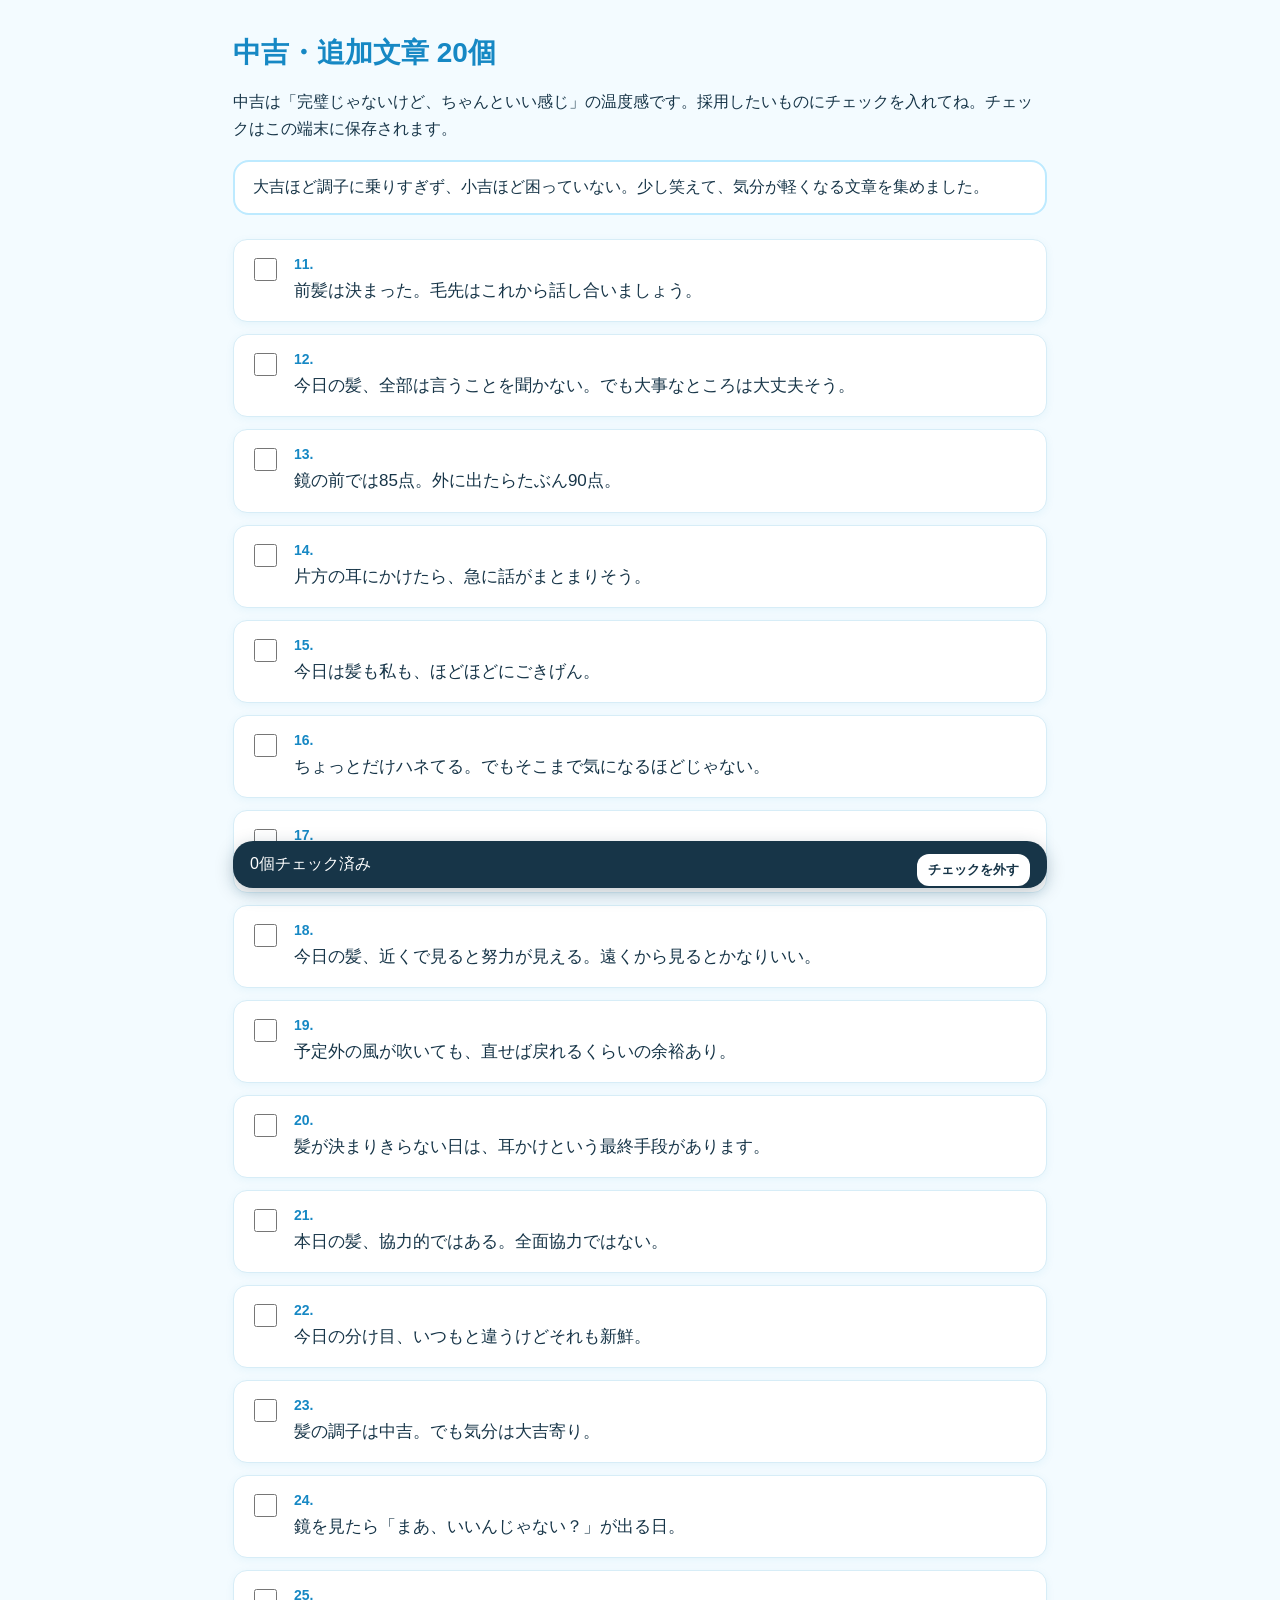
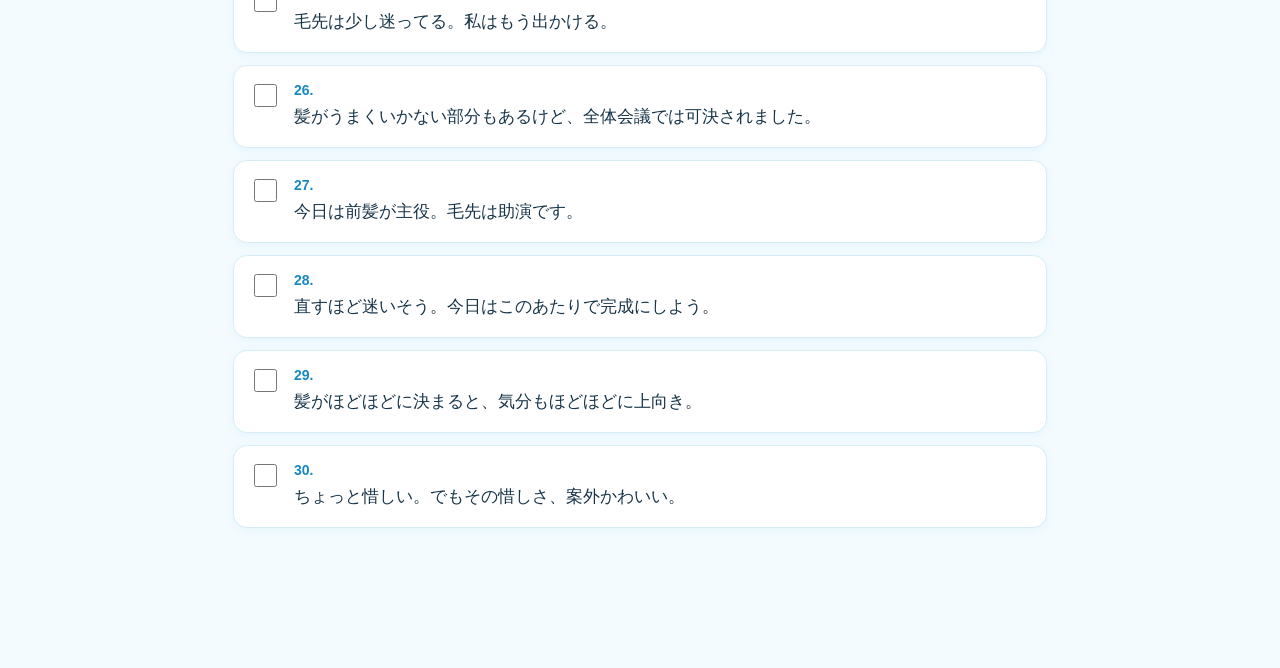
==== chukichi-check.html @ 5da44fbf "中吉の追加文章チェック表を作成" ====
<!doctype html>
<html lang="ja"><head><meta charset="utf-8"><meta name="viewport" content="width=device-width,initial-scale=1"><title>中吉・追加文章チェック</title><style>
:root{--blue:#36aeea;--ink:#173548}*{box-sizing:border-box}body{margin:0;background:#f3fbff;color:var(--ink);font-family:-apple-system,BlinkMacSystemFont,"Hiragino Sans","Yu Gothic",sans-serif}main{max-width:850px;margin:auto;padding:34px 18px 70px}h1{font-size:28px;margin:0 0 8px;color:#1688c4}p{line-height:1.7}.note{background:#fff;border:2px solid #bdeaff;border-radius:16px;padding:15px 18px;margin:18px 0 24px}.list{display:grid;gap:12px}.item{display:flex;gap:14px;align-items:flex-start;background:#fff;border:1px solid #d7edf7;border-radius:14px;padding:16px;box-shadow:0 2px 8px #1688c410}.item:has(input:checked){border-color:var(--blue);background:#eefaff}.item input{accent-color:var(--blue);width:23px;height:23px;margin-top:2px;flex:none}.num{font-weight:800;color:#1688c4;font-size:14px;display:block;margin-bottom:5px}.text{font-size:17px;line-height:1.65}.bar{position:sticky;bottom:12px;background:#173548;color:white;border-radius:20px;padding:13px 17px;margin-top:23px;box-shadow:0 5px 18px #17354844}.bar button{float:right;border:0;border-radius:12px;background:#fff;color:#173548;padding:7px 11px;font-weight:700}@media(max-width:500px){main{padding:24px 13px 60px}h1{font-size:24px}.text{font-size:16px}}</style></head>
<body><main><h1>中吉・追加文章 20個</h1><p>中吉は「完璧じゃないけど、ちゃんといい感じ」の温度感です。採用したいものにチェックを入れてね。チェックはこの端末に保存されます。</p><div class="note">大吉ほど調子に乗りすぎず、小吉ほど困っていない。少し笑えて、気分が軽くなる文章を集めました。</div><section class="list" id="list"></section><div class="bar"><span id="count">0個チェック済み</span><button id="clear">チェックを外す</button></div></main><script>
const texts=["前髪は決まった。毛先はこれから話し合いましょう。","今日の髪、全部は言うことを聞かない。でも大事なところは大丈夫そう。","鏡の前では85点。外に出たらたぶん90点。","片方の耳にかけたら、急に話がまとまりそう。","今日は髪も私も、ほどほどにごきげん。","ちょっとだけハネてる。でもそこまで気になるほどじゃない。","前髪がいいので、毛先の自由は見なかったことにしよう。","今日の髪、近くで見ると努力が見える。遠くから見るとかなりいい。","予定外の風が吹いても、直せば戻れるくらいの余裕あり。","髪が決まりきらない日は、耳かけという最終手段があります。","本日の髪、協力的ではある。全面協力ではない。","今日の分け目、いつもと違うけどそれも新鮮。","髪の調子は中吉。でも気分は大吉寄り。","鏡を見たら「まあ、いいんじゃない？」が出る日。","毛先は少し迷ってる。私はもう出かける。","髪がうまくいかない部分もあるけど、全体会議では可決されました。","今日は前髪が主役。毛先は助演です。","直すほど迷いそう。今日はこのあたりで完成にしよう。","髪がほどほどに決まると、気分もほどほどに上向き。","ちょっと惜しい。でもその惜しさ、案外かわいい。"];const key='chukichi-checks-v1';const saved=new Set(JSON.parse(localStorage.getItem(key)||'[]'));const list=document.querySelector('#list'),count=document.querySelector('#count');function update(){const a=[...document.querySelectorAll('input:checked')].map(x=>+x.value);localStorage.setItem(key,JSON.stringify(a));count.textContent=a.length+'個チェック済み'}texts.forEach((t,i)=>{const n=i+11,l=document.createElement('label');l.className='item';l.innerHTML='<input type="checkbox" value="'+n+'" '+(saved.has(n)?'checked':'')+'><span><span class="num">'+n+'.</span><span class="text"></span></span>';l.querySelector('.text').textContent=t;l.querySelector('input').onchange=update;list.append(l)});document.querySelector('#clear').onclick=()=>{document.querySelectorAll('input').forEach(x=>x.checked=false);update()};update();
</script></body></html>
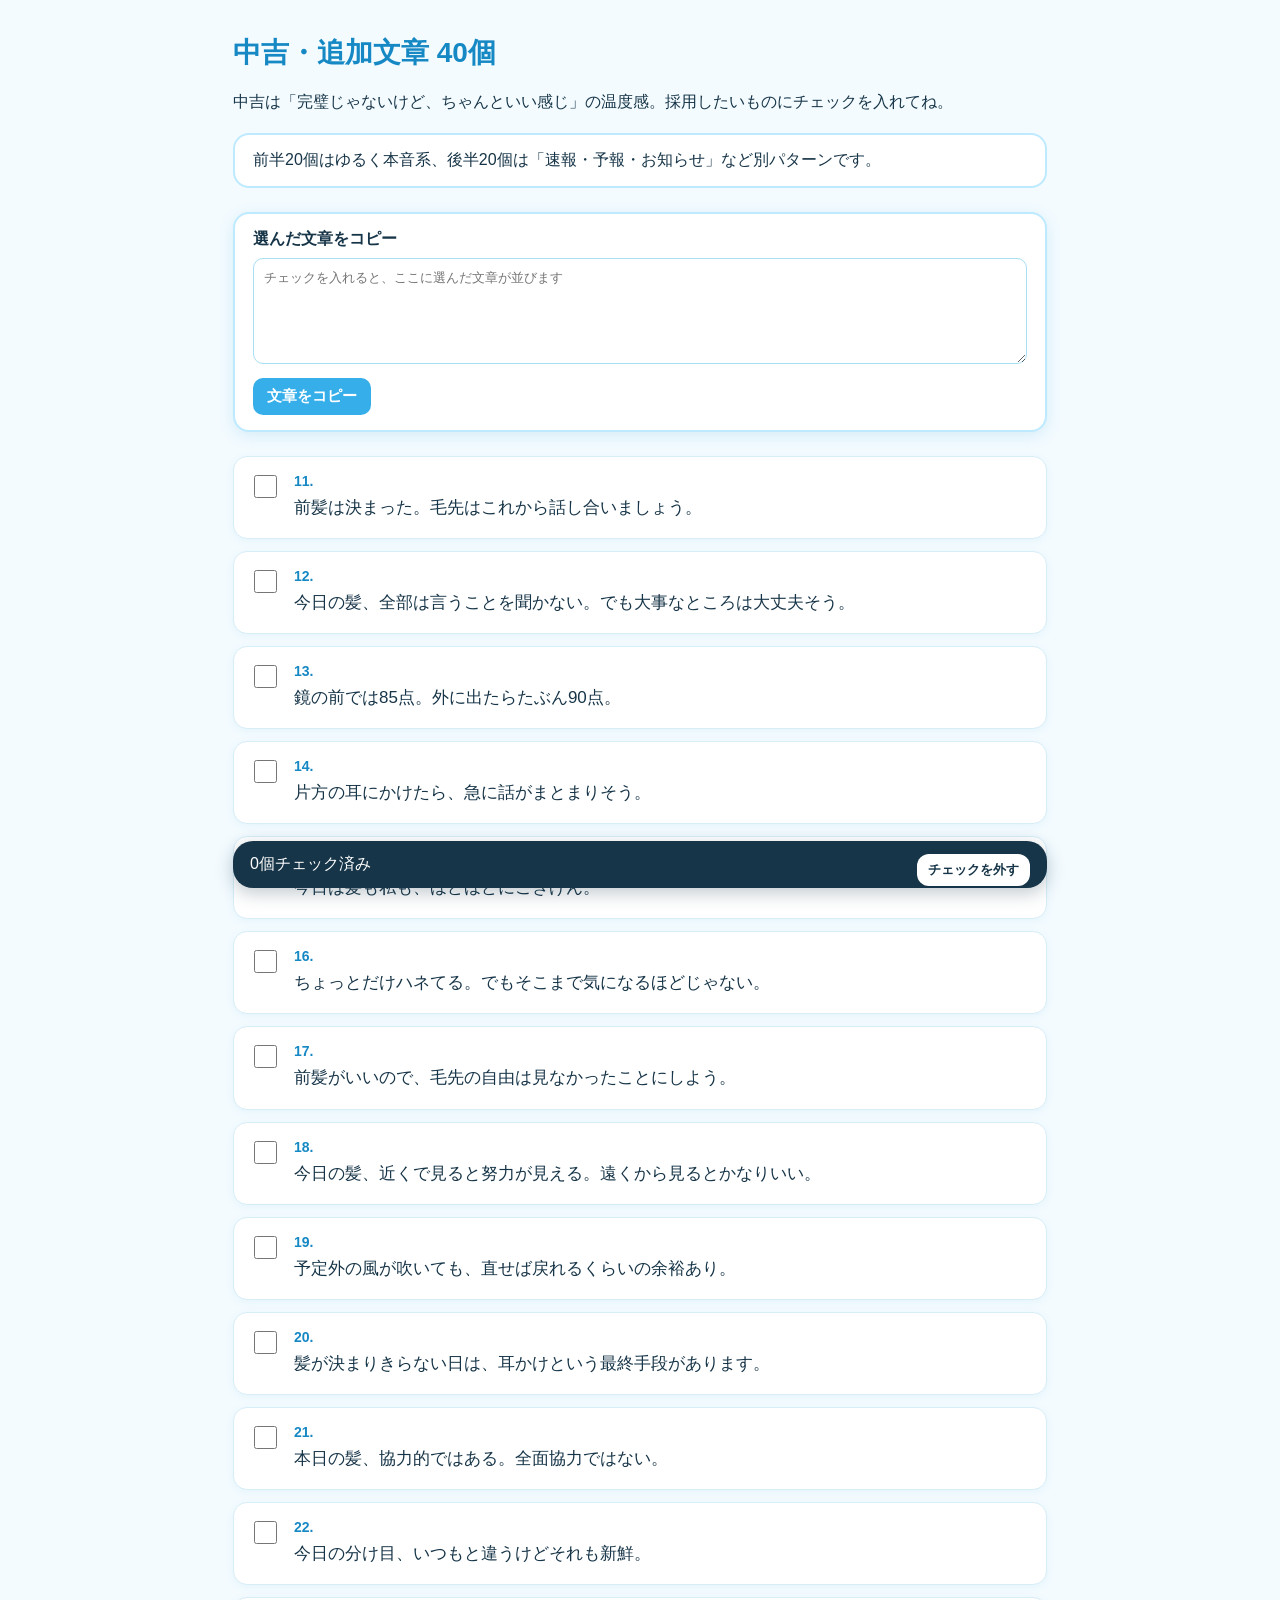
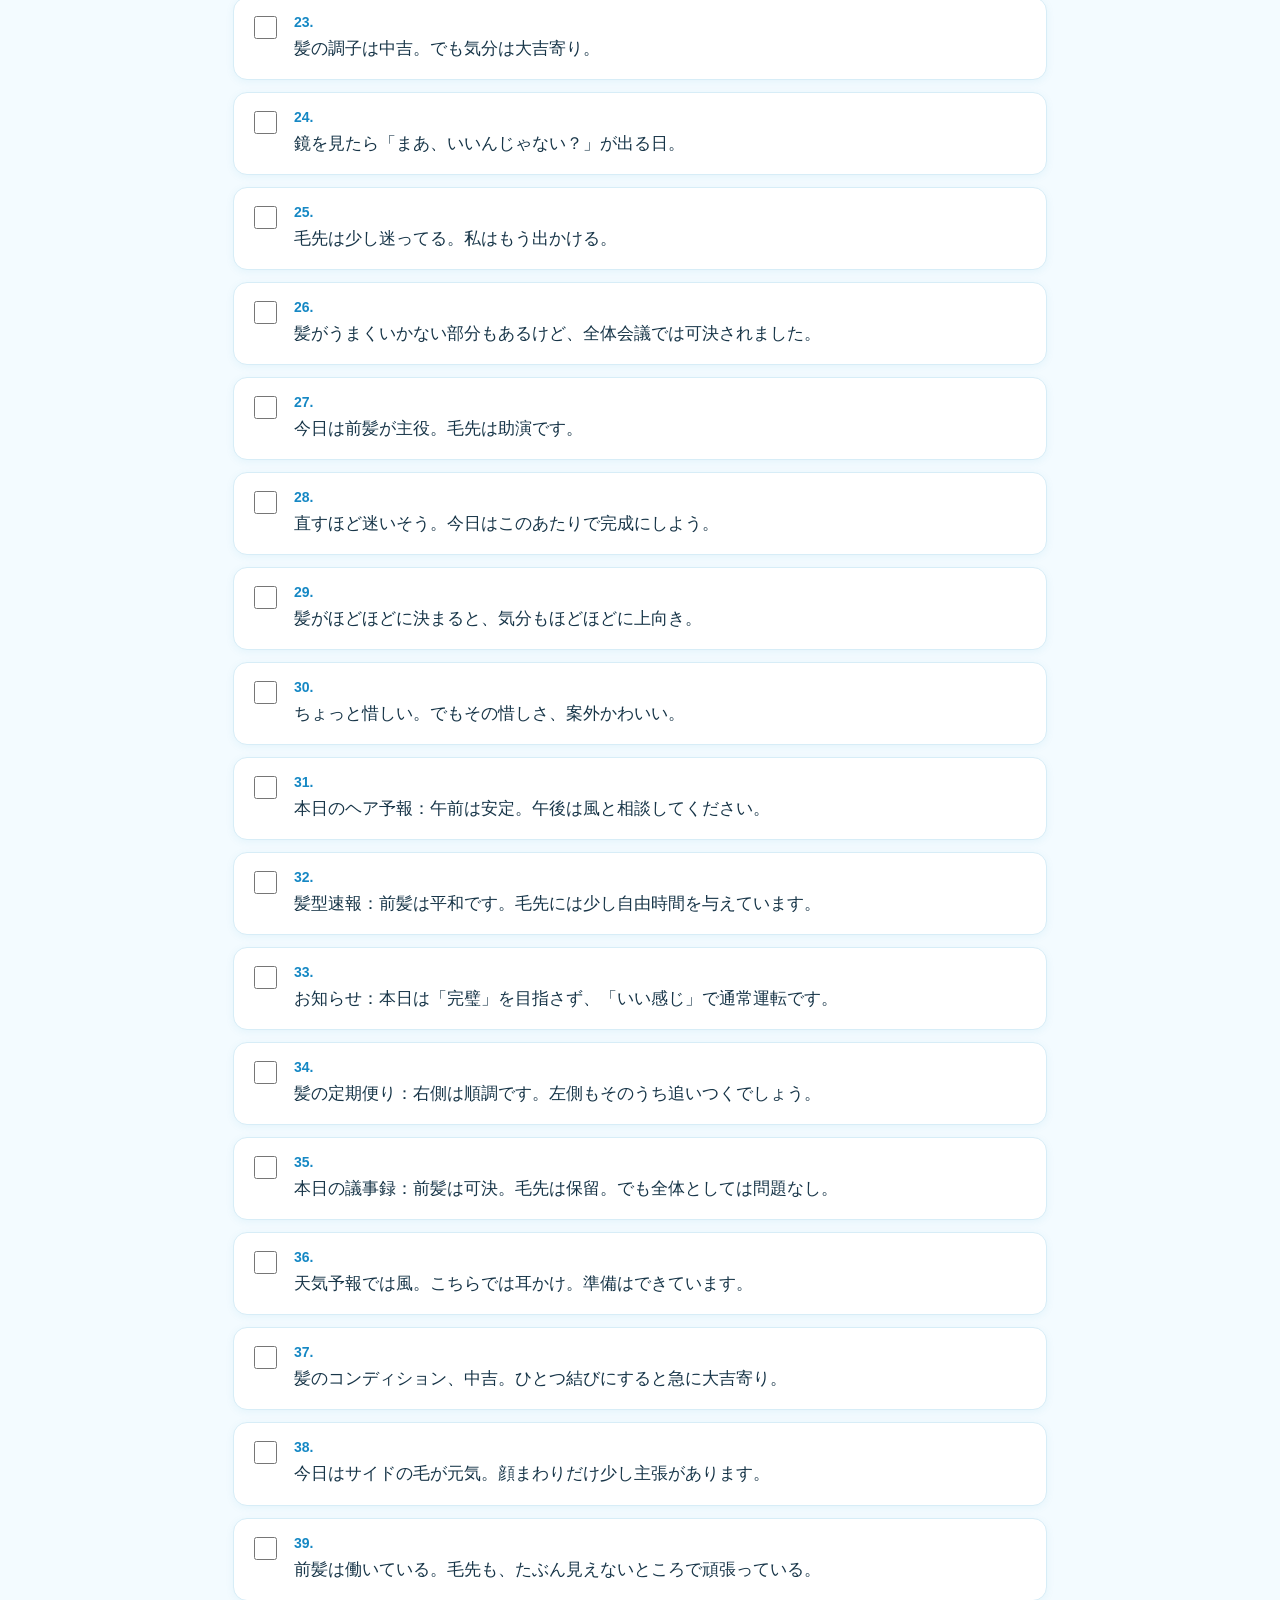
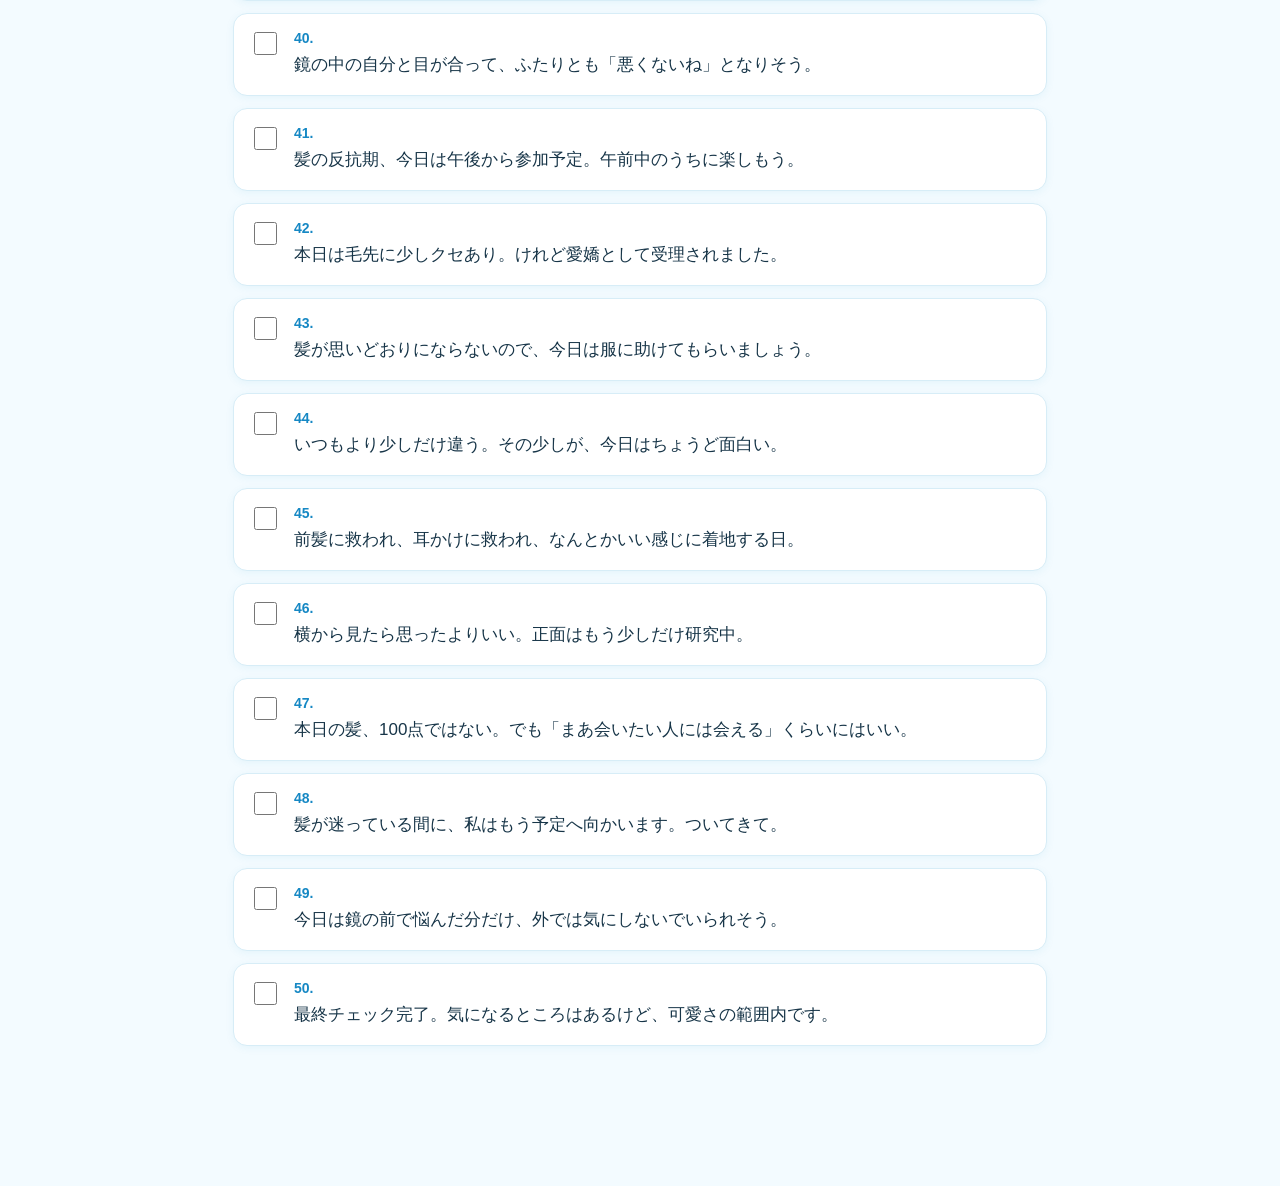
==== commit 3aad1a2a: "中吉候補に別パターンとコピー欄を追加" ====
--- a/chukichi-check.html
+++ b/chukichi-check.html
@@ -1,6 +1,4 @@
-<!doctype html>
-<html lang="ja"><head><meta charset="utf-8"><meta name="viewport" content="width=device-width,initial-scale=1"><title>中吉・追加文章チェック</title><style>
-:root{--blue:#36aeea;--ink:#173548}*{box-sizing:border-box}body{margin:0;background:#f3fbff;color:var(--ink);font-family:-apple-system,BlinkMacSystemFont,"Hiragino Sans","Yu Gothic",sans-serif}main{max-width:850px;margin:auto;padding:34px 18px 70px}h1{font-size:28px;margin:0 0 8px;color:#1688c4}p{line-height:1.7}.note{background:#fff;border:2px solid #bdeaff;border-radius:16px;padding:15px 18px;margin:18px 0 24px}.list{display:grid;gap:12px}.item{display:flex;gap:14px;align-items:flex-start;background:#fff;border:1px solid #d7edf7;border-radius:14px;padding:16px;box-shadow:0 2px 8px #1688c410}.item:has(input:checked){border-color:var(--blue);background:#eefaff}.item input{accent-color:var(--blue);width:23px;height:23px;margin-top:2px;flex:none}.num{font-weight:800;color:#1688c4;font-size:14px;display:block;margin-bottom:5px}.text{font-size:17px;line-height:1.65}.bar{position:sticky;bottom:12px;background:#173548;color:white;border-radius:20px;padding:13px 17px;margin-top:23px;box-shadow:0 5px 18px #17354844}.bar button{float:right;border:0;border-radius:12px;background:#fff;color:#173548;padding:7px 11px;font-weight:700}@media(max-width:500px){main{padding:24px 13px 60px}h1{font-size:24px}.text{font-size:16px}}</style></head>
-<body><main><h1>中吉・追加文章 20個</h1><p>中吉は「完璧じゃないけど、ちゃんといい感じ」の温度感です。採用したいものにチェックを入れてね。チェックはこの端末に保存されます。</p><div class="note">大吉ほど調子に乗りすぎず、小吉ほど困っていない。少し笑えて、気分が軽くなる文章を集めました。</div><section class="list" id="list"></section><div class="bar"><span id="count">0個チェック済み</span><button id="clear">チェックを外す</button></div></main><script>
-const texts=["前髪は決まった。毛先はこれから話し合いましょう。","今日の髪、全部は言うことを聞かない。でも大事なところは大丈夫そう。","鏡の前では85点。外に出たらたぶん90点。","片方の耳にかけたら、急に話がまとまりそう。","今日は髪も私も、ほどほどにごきげん。","ちょっとだけハネてる。でもそこまで気になるほどじゃない。","前髪がいいので、毛先の自由は見なかったことにしよう。","今日の髪、近くで見ると努力が見える。遠くから見るとかなりいい。","予定外の風が吹いても、直せば戻れるくらいの余裕あり。","髪が決まりきらない日は、耳かけという最終手段があります。","本日の髪、協力的ではある。全面協力ではない。","今日の分け目、いつもと違うけどそれも新鮮。","髪の調子は中吉。でも気分は大吉寄り。","鏡を見たら「まあ、いいんじゃない？」が出る日。","毛先は少し迷ってる。私はもう出かける。","髪がうまくいかない部分もあるけど、全体会議では可決されました。","今日は前髪が主役。毛先は助演です。","直すほど迷いそう。今日はこのあたりで完成にしよう。","髪がほどほどに決まると、気分もほどほどに上向き。","ちょっと惜しい。でもその惜しさ、案外かわいい。"];const key='chukichi-checks-v1';const saved=new Set(JSON.parse(localStorage.getItem(key)||'[]'));const list=document.querySelector('#list'),count=document.querySelector('#count');function update(){const a=[...document.querySelectorAll('input:checked')].map(x=>+x.value);localStorage.setItem(key,JSON.stringify(a));count.textContent=a.length+'個チェック済み'}texts.forEach((t,i)=>{const n=i+11,l=document.createElement('label');l.className='item';l.innerHTML='<input type="checkbox" value="'+n+'" '+(saved.has(n)?'checked':'')+'><span><span class="num">'+n+'.</span><span class="text"></span></span>';l.querySelector('.text').textContent=t;l.querySelector('input').onchange=update;list.append(l)});document.querySelector('#clear').onclick=()=>{document.querySelectorAll('input').forEach(x=>x.checked=false);update()};update();
+<!doctype html><html lang="ja"><head><meta charset="utf-8"><meta name="viewport" content="width=device-width,initial-scale=1"><title>中吉・追加文章チェック</title><style>
+:root{--blue:#36aeea;--ink:#173548}*{box-sizing:border-box}body{margin:0;background:#f3fbff;color:var(--ink);font-family:-apple-system,BlinkMacSystemFont,"Hiragino Sans","Yu Gothic",sans-serif}main{max-width:850px;margin:auto;padding:34px 18px 70px}h1{font-size:28px;margin:0 0 8px;color:#1688c4}p{line-height:1.7}.note,.copybox{background:#fff;border:2px solid #bdeaff;border-radius:16px;padding:15px 18px;margin:18px 0 24px}.copybox{position:sticky;top:10px;z-index:2;box-shadow:0 4px 16px #1688c420}.copybox strong{display:block;margin-bottom:8px}.copybox textarea{width:100%;min-height:106px;border:1px solid #a8dff5;border-radius:10px;padding:10px;font:15px/1.5 inherit;resize:vertical}.actions{display:flex;gap:9px;margin-top:10px;align-items:center}.actions button{border:0;border-radius:10px;background:var(--blue);color:white;padding:9px 14px;font-weight:800;font-size:15px}.actions span{font-size:14px}.list{display:grid;gap:12px}.item{display:flex;gap:14px;align-items:flex-start;background:#fff;border:1px solid #d7edf7;border-radius:14px;padding:16px;box-shadow:0 2px 8px #1688c410}.item:has(input:checked){border-color:var(--blue);background:#eefaff}.item input{accent-color:var(--blue);width:23px;height:23px;margin-top:2px;flex:none}.num{font-weight:800;color:#1688c4;font-size:14px;display:block;margin-bottom:5px}.text{font-size:17px;line-height:1.65}.bar{position:sticky;bottom:12px;background:#173548;color:white;border-radius:20px;padding:13px 17px;margin-top:23px;box-shadow:0 5px 18px #17354844}.bar button{float:right;border:0;border-radius:12px;background:#fff;color:#173548;padding:7px 11px;font-weight:700}@media(max-width:500px){main{padding:24px 13px 60px}h1{font-size:24px}.text{font-size:16px}}</style></head><body><main><h1>中吉・追加文章 40個</h1><p>中吉は「完璧じゃないけど、ちゃんといい感じ」の温度感。採用したいものにチェックを入れてね。</p><div class="note">前半20個はゆるく本音系、後半20個は「速報・予報・お知らせ」など別パターンです。</div><section class="copybox"><strong>選んだ文章をコピー</strong><textarea id="copied" readonly placeholder="チェックを入れると、ここに選んだ文章が並びます"></textarea><div class="actions"><button id="copy">文章をコピー</button><span id="copyStatus"></span></div></section><section class="list" id="list"></section><div class="bar"><span id="count">0個チェック済み</span><button id="clear">チェックを外す</button></div></main><script>
+const texts=["前髪は決まった。毛先はこれから話し合いましょう。","今日の髪、全部は言うことを聞かない。でも大事なところは大丈夫そう。","鏡の前では85点。外に出たらたぶん90点。","片方の耳にかけたら、急に話がまとまりそう。","今日は髪も私も、ほどほどにごきげん。","ちょっとだけハネてる。でもそこまで気になるほどじゃない。","前髪がいいので、毛先の自由は見なかったことにしよう。","今日の髪、近くで見ると努力が見える。遠くから見るとかなりいい。","予定外の風が吹いても、直せば戻れるくらいの余裕あり。","髪が決まりきらない日は、耳かけという最終手段があります。","本日の髪、協力的ではある。全面協力ではない。","今日の分け目、いつもと違うけどそれも新鮮。","髪の調子は中吉。でも気分は大吉寄り。","鏡を見たら「まあ、いいんじゃない？」が出る日。","毛先は少し迷ってる。私はもう出かける。","髪がうまくいかない部分もあるけど、全体会議では可決されました。","今日は前髪が主役。毛先は助演です。","直すほど迷いそう。今日はこのあたりで完成にしよう。","髪がほどほどに決まると、気分もほどほどに上向き。","ちょっと惜しい。でもその惜しさ、案外かわいい。","本日のヘア予報：午前は安定。午後は風と相談してください。","髪型速報：前髪は平和です。毛先には少し自由時間を与えています。","お知らせ：本日は「完璧」を目指さず、「いい感じ」で通常運転です。","髪の定期便り：右側は順調です。左側もそのうち追いつくでしょう。","本日の議事録：前髪は可決。毛先は保留。でも全体としては問題なし。","天気予報では風。こちらでは耳かけ。準備はできています。","髪のコンディション、中吉。ひとつ結びにすると急に大吉寄り。","今日はサイドの毛が元気。顔まわりだけ少し主張があります。","前髪は働いている。毛先も、たぶん見えないところで頑張っている。","鏡の中の自分と目が合って、ふたりとも「悪くないね」となりそう。","髪の反抗期、今日は午後から参加予定。午前中のうちに楽しもう。","本日は毛先に少しクセあり。けれど愛嬌として受理されました。","髪が思いどおりにならないので、今日は服に助けてもらいましょう。","いつもより少しだけ違う。その少しが、今日はちょうど面白い。","前髪に救われ、耳かけに救われ、なんとかいい感じに着地する日。","横から見たら思ったよりいい。正面はもう少しだけ研究中。","本日の髪、100点ではない。でも「まあ会いたい人には会える」くらいにはいい。","髪が迷っている間に、私はもう予定へ向かいます。ついてきて。","今日は鏡の前で悩んだ分だけ、外では気にしないでいられそう。","最終チェック完了。気になるところはあるけど、可愛さの範囲内です。"],key='chukichi-checks-v1';let saved=new Set(JSON.parse(localStorage.getItem(key)||'[]'));const list=document.querySelector('#list'),count=document.querySelector('#count'),copied=document.querySelector('#copied'),status=document.querySelector('#copyStatus');function update(){const a=[...document.querySelectorAll('input:checked')].map(x=>+x.value);saved=new Set(a);localStorage.setItem(key,JSON.stringify(a));count.textContent=a.length+'個チェック済み';copied.value=a.map(n=>n+'. '+texts[n-11]).join('\n')}texts.forEach((t,i)=>{const n=i+11,l=document.createElement('label');l.className='item';l.innerHTML='<input type="checkbox" value="'+n+'" '+(saved.has(n)?'checked':'')+'><span><span class="num">'+n+'.</span><span class="text"></span></span>';l.querySelector('.text').textContent=t;l.querySelector('input').onchange=update;list.append(l)});document.querySelector('#clear').onclick=()=>{document.querySelectorAll('input').forEach(x=>x.checked=false);update()};document.querySelector('#copy').onclick=async()=>{if(!copied.value){status.textContent='先に文章をチェックしてね';return}try{await navigator.clipboard.writeText(copied.value);status.textContent='コピーしました！'}catch{copied.focus();copied.select();status.textContent='文章を選択したよ。⌘Cでコピーしてね'}setTimeout(()=>status.textContent='',2400)};update();
 </script></body></html>
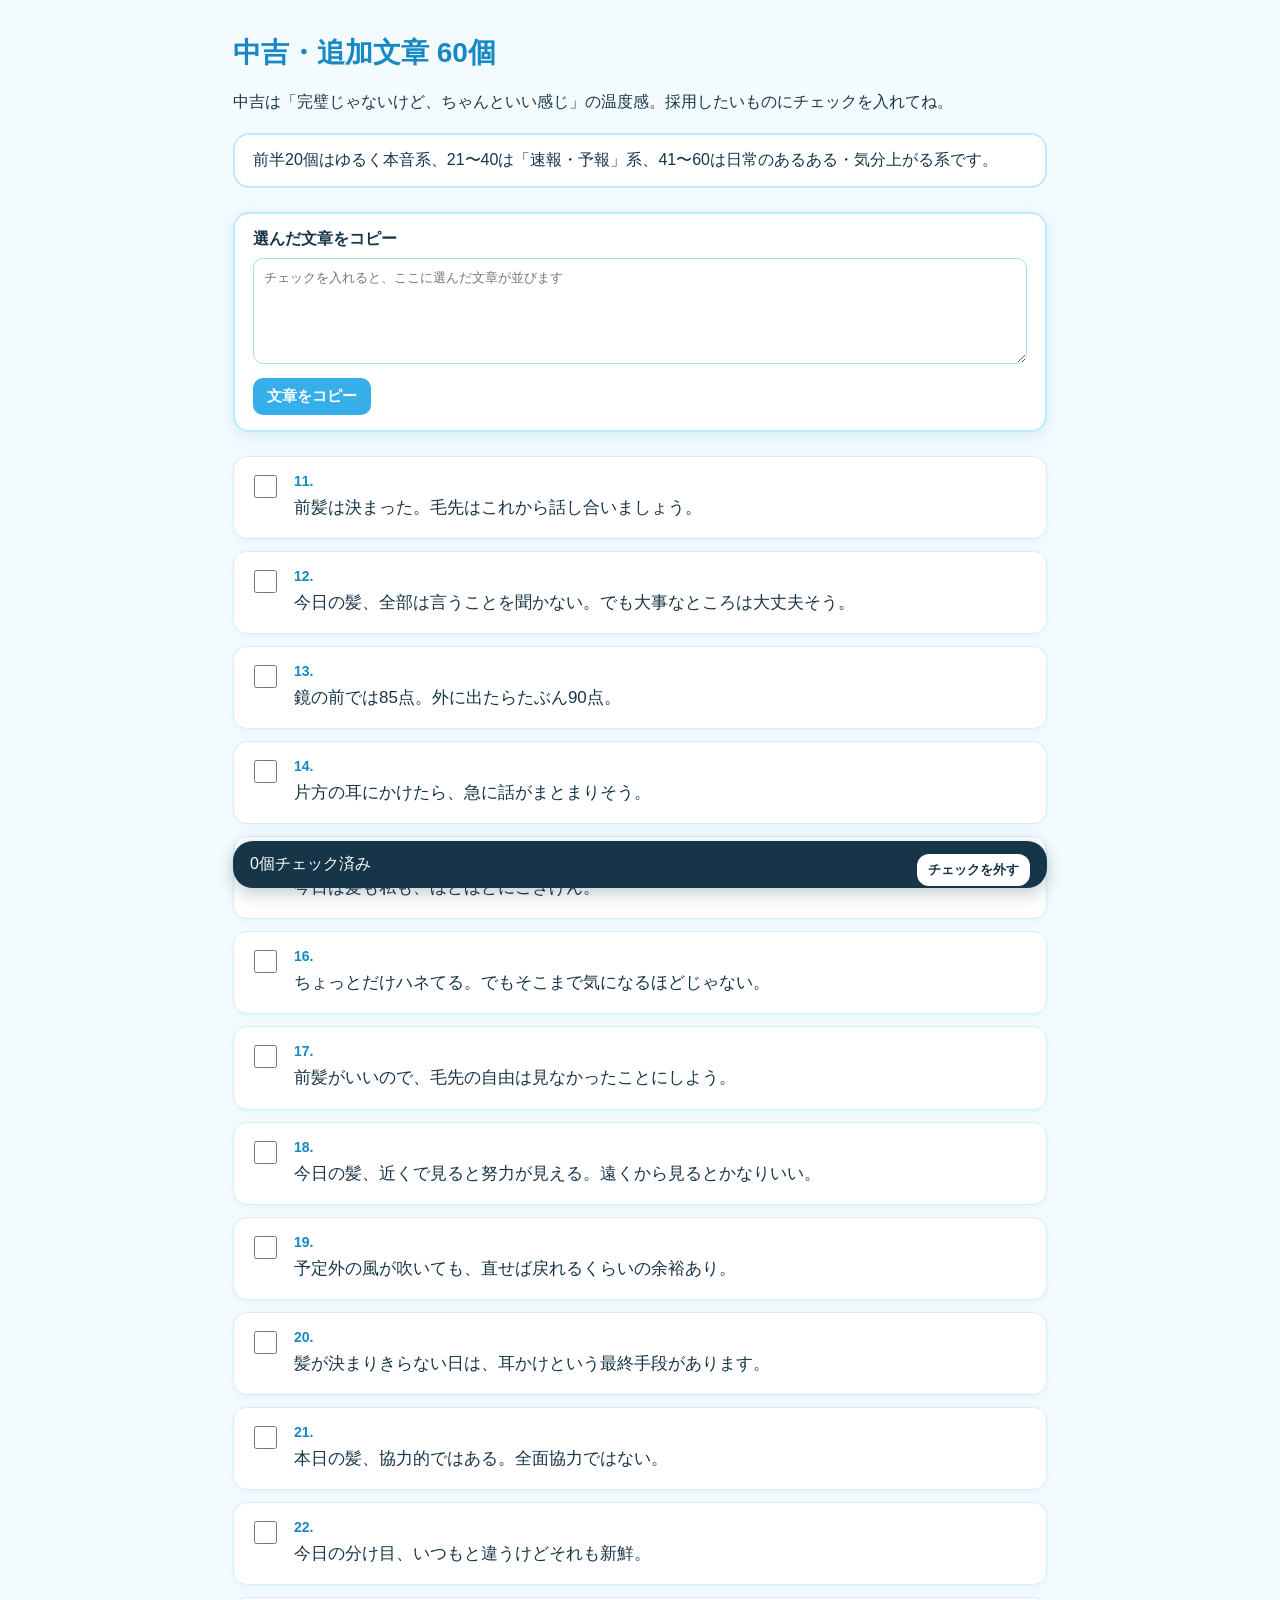
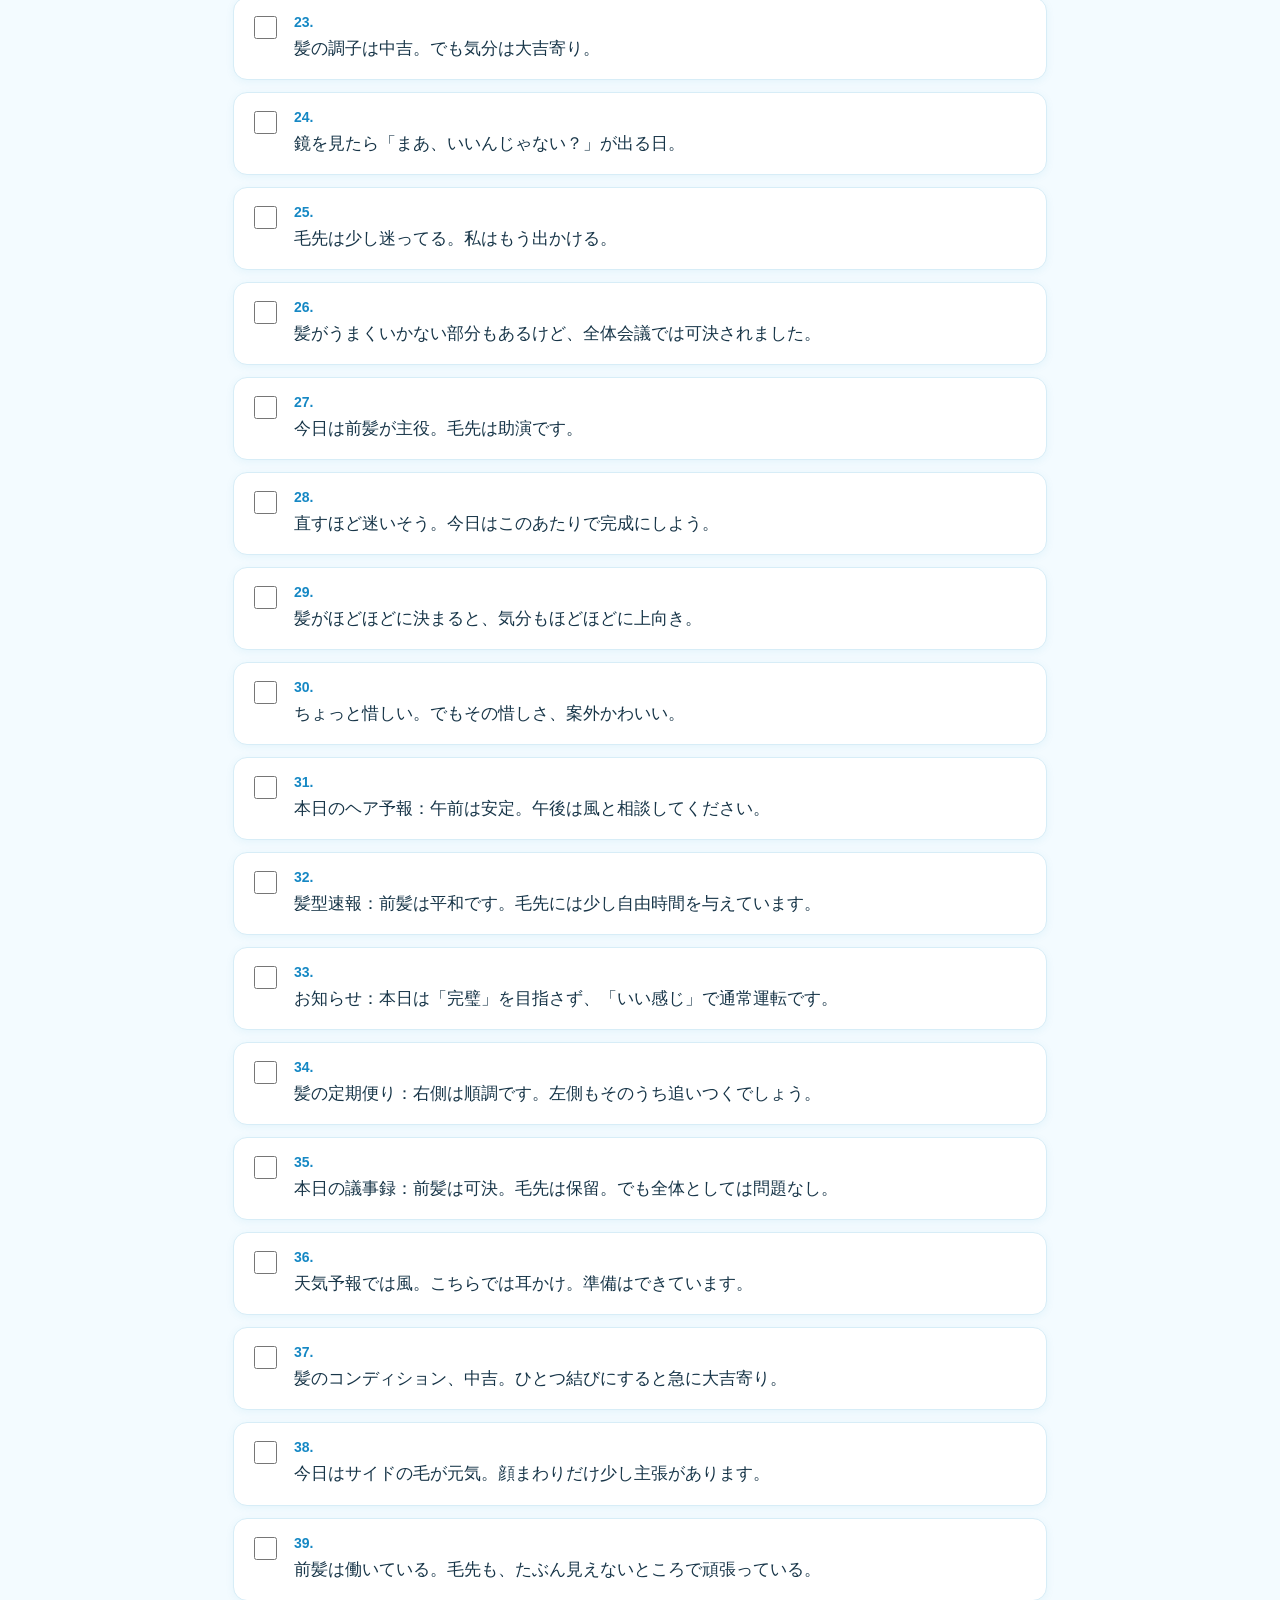
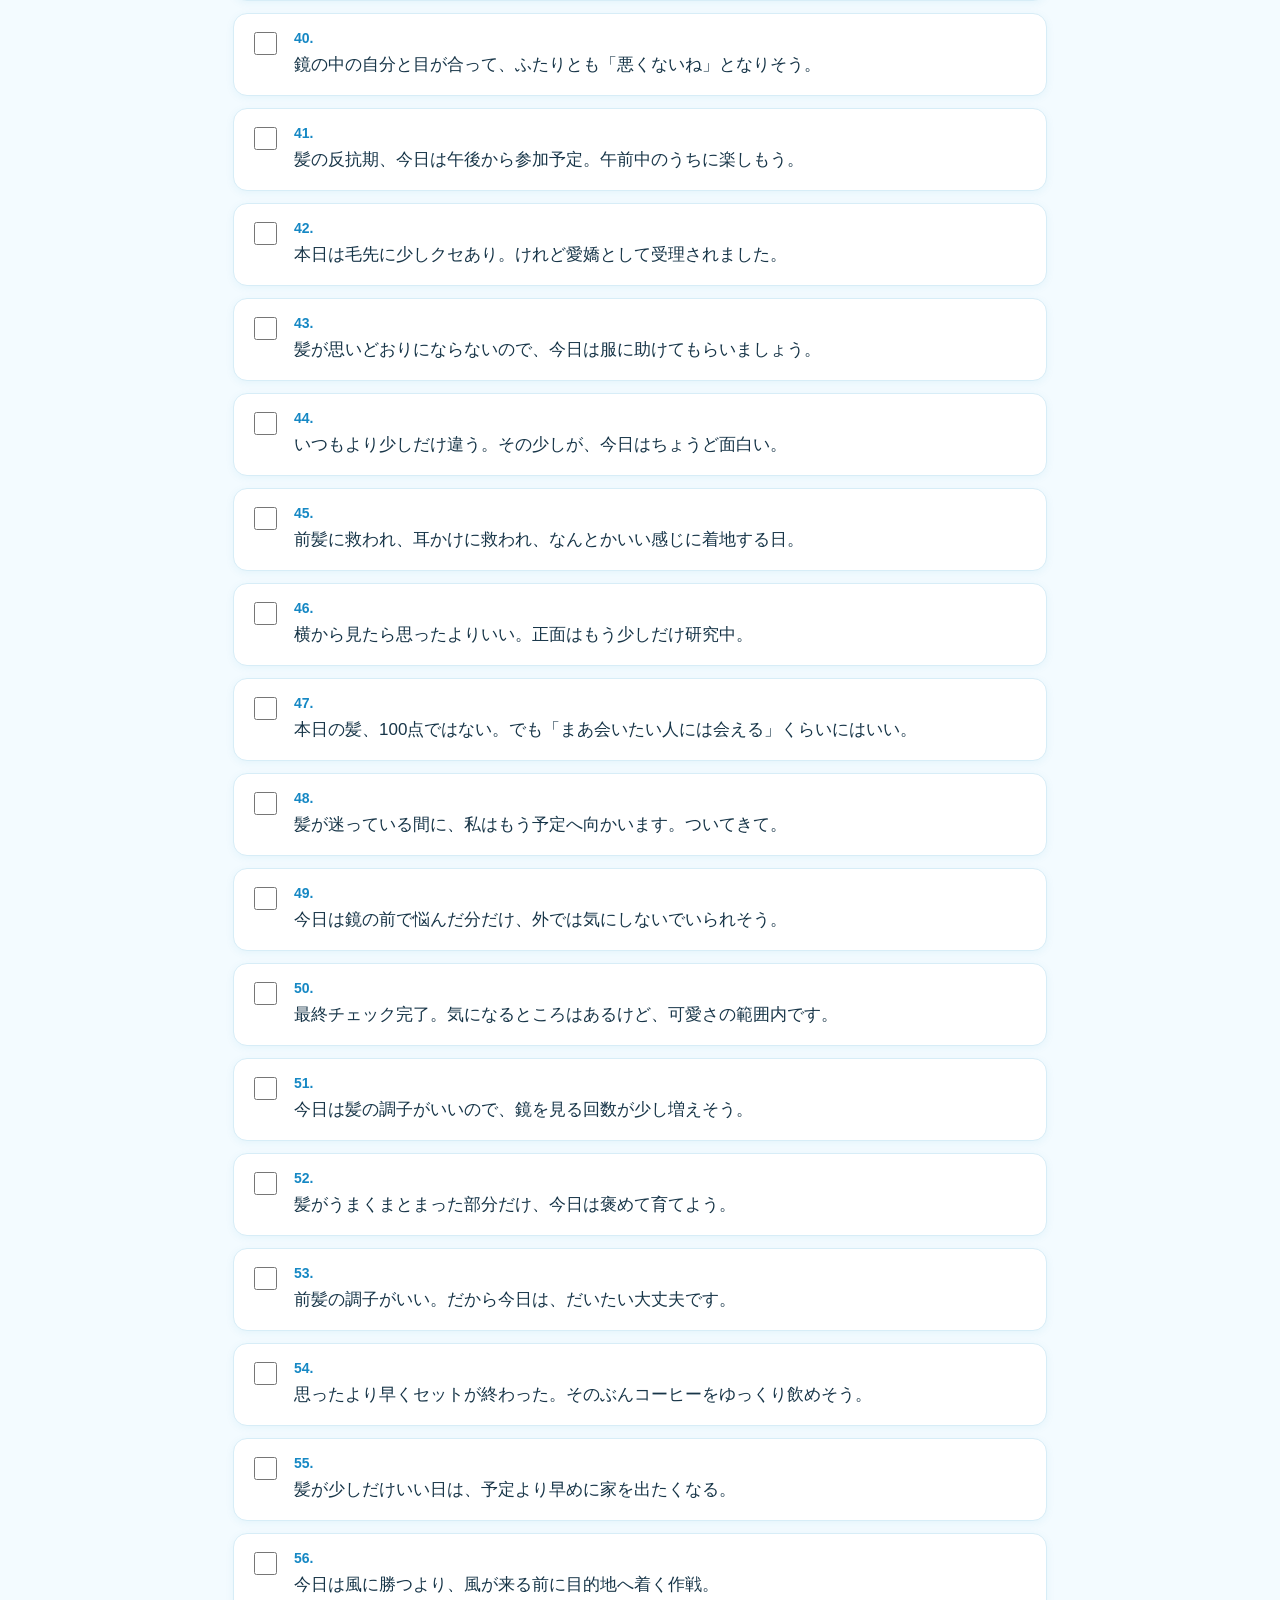
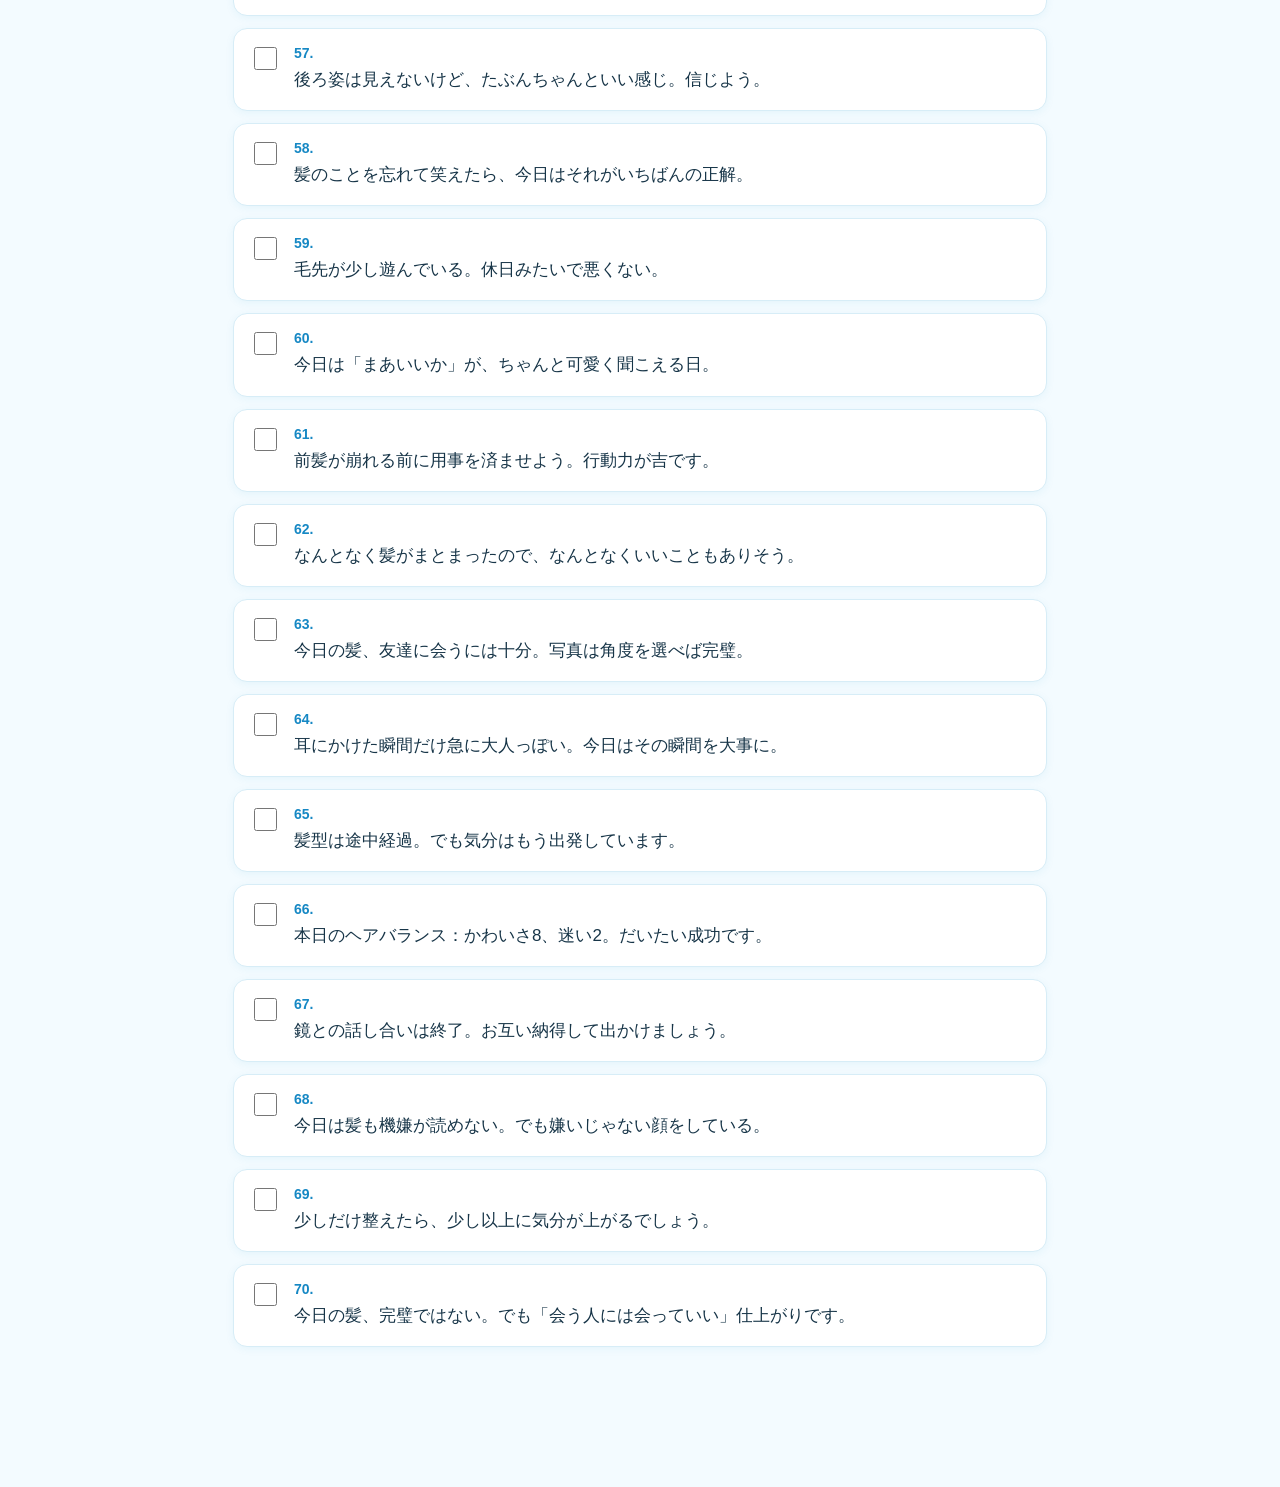
==== commit c26cc8a2: "中吉に日常系の追加候補を追加" ====
--- a/chukichi-check.html
+++ b/chukichi-check.html
@@ -1,4 +1,4 @@
 <!doctype html><html lang="ja"><head><meta charset="utf-8"><meta name="viewport" content="width=device-width,initial-scale=1"><title>中吉・追加文章チェック</title><style>
-:root{--blue:#36aeea;--ink:#173548}*{box-sizing:border-box}body{margin:0;background:#f3fbff;color:var(--ink);font-family:-apple-system,BlinkMacSystemFont,"Hiragino Sans","Yu Gothic",sans-serif}main{max-width:850px;margin:auto;padding:34px 18px 70px}h1{font-size:28px;margin:0 0 8px;color:#1688c4}p{line-height:1.7}.note,.copybox{background:#fff;border:2px solid #bdeaff;border-radius:16px;padding:15px 18px;margin:18px 0 24px}.copybox{position:sticky;top:10px;z-index:2;box-shadow:0 4px 16px #1688c420}.copybox strong{display:block;margin-bottom:8px}.copybox textarea{width:100%;min-height:106px;border:1px solid #a8dff5;border-radius:10px;padding:10px;font:15px/1.5 inherit;resize:vertical}.actions{display:flex;gap:9px;margin-top:10px;align-items:center}.actions button{border:0;border-radius:10px;background:var(--blue);color:white;padding:9px 14px;font-weight:800;font-size:15px}.actions span{font-size:14px}.list{display:grid;gap:12px}.item{display:flex;gap:14px;align-items:flex-start;background:#fff;border:1px solid #d7edf7;border-radius:14px;padding:16px;box-shadow:0 2px 8px #1688c410}.item:has(input:checked){border-color:var(--blue);background:#eefaff}.item input{accent-color:var(--blue);width:23px;height:23px;margin-top:2px;flex:none}.num{font-weight:800;color:#1688c4;font-size:14px;display:block;margin-bottom:5px}.text{font-size:17px;line-height:1.65}.bar{position:sticky;bottom:12px;background:#173548;color:white;border-radius:20px;padding:13px 17px;margin-top:23px;box-shadow:0 5px 18px #17354844}.bar button{float:right;border:0;border-radius:12px;background:#fff;color:#173548;padding:7px 11px;font-weight:700}@media(max-width:500px){main{padding:24px 13px 60px}h1{font-size:24px}.text{font-size:16px}}</style></head><body><main><h1>中吉・追加文章 40個</h1><p>中吉は「完璧じゃないけど、ちゃんといい感じ」の温度感。採用したいものにチェックを入れてね。</p><div class="note">前半20個はゆるく本音系、後半20個は「速報・予報・お知らせ」など別パターンです。</div><section class="copybox"><strong>選んだ文章をコピー</strong><textarea id="copied" readonly placeholder="チェックを入れると、ここに選んだ文章が並びます"></textarea><div class="actions"><button id="copy">文章をコピー</button><span id="copyStatus"></span></div></section><section class="list" id="list"></section><div class="bar"><span id="count">0個チェック済み</span><button id="clear">チェックを外す</button></div></main><script>
-const texts=["前髪は決まった。毛先はこれから話し合いましょう。","今日の髪、全部は言うことを聞かない。でも大事なところは大丈夫そう。","鏡の前では85点。外に出たらたぶん90点。","片方の耳にかけたら、急に話がまとまりそう。","今日は髪も私も、ほどほどにごきげん。","ちょっとだけハネてる。でもそこまで気になるほどじゃない。","前髪がいいので、毛先の自由は見なかったことにしよう。","今日の髪、近くで見ると努力が見える。遠くから見るとかなりいい。","予定外の風が吹いても、直せば戻れるくらいの余裕あり。","髪が決まりきらない日は、耳かけという最終手段があります。","本日の髪、協力的ではある。全面協力ではない。","今日の分け目、いつもと違うけどそれも新鮮。","髪の調子は中吉。でも気分は大吉寄り。","鏡を見たら「まあ、いいんじゃない？」が出る日。","毛先は少し迷ってる。私はもう出かける。","髪がうまくいかない部分もあるけど、全体会議では可決されました。","今日は前髪が主役。毛先は助演です。","直すほど迷いそう。今日はこのあたりで完成にしよう。","髪がほどほどに決まると、気分もほどほどに上向き。","ちょっと惜しい。でもその惜しさ、案外かわいい。","本日のヘア予報：午前は安定。午後は風と相談してください。","髪型速報：前髪は平和です。毛先には少し自由時間を与えています。","お知らせ：本日は「完璧」を目指さず、「いい感じ」で通常運転です。","髪の定期便り：右側は順調です。左側もそのうち追いつくでしょう。","本日の議事録：前髪は可決。毛先は保留。でも全体としては問題なし。","天気予報では風。こちらでは耳かけ。準備はできています。","髪のコンディション、中吉。ひとつ結びにすると急に大吉寄り。","今日はサイドの毛が元気。顔まわりだけ少し主張があります。","前髪は働いている。毛先も、たぶん見えないところで頑張っている。","鏡の中の自分と目が合って、ふたりとも「悪くないね」となりそう。","髪の反抗期、今日は午後から参加予定。午前中のうちに楽しもう。","本日は毛先に少しクセあり。けれど愛嬌として受理されました。","髪が思いどおりにならないので、今日は服に助けてもらいましょう。","いつもより少しだけ違う。その少しが、今日はちょうど面白い。","前髪に救われ、耳かけに救われ、なんとかいい感じに着地する日。","横から見たら思ったよりいい。正面はもう少しだけ研究中。","本日の髪、100点ではない。でも「まあ会いたい人には会える」くらいにはいい。","髪が迷っている間に、私はもう予定へ向かいます。ついてきて。","今日は鏡の前で悩んだ分だけ、外では気にしないでいられそう。","最終チェック完了。気になるところはあるけど、可愛さの範囲内です。"],key='chukichi-checks-v1';let saved=new Set(JSON.parse(localStorage.getItem(key)||'[]'));const list=document.querySelector('#list'),count=document.querySelector('#count'),copied=document.querySelector('#copied'),status=document.querySelector('#copyStatus');function update(){const a=[...document.querySelectorAll('input:checked')].map(x=>+x.value);saved=new Set(a);localStorage.setItem(key,JSON.stringify(a));count.textContent=a.length+'個チェック済み';copied.value=a.map(n=>n+'. '+texts[n-11]).join('\n')}texts.forEach((t,i)=>{const n=i+11,l=document.createElement('label');l.className='item';l.innerHTML='<input type="checkbox" value="'+n+'" '+(saved.has(n)?'checked':'')+'><span><span class="num">'+n+'.</span><span class="text"></span></span>';l.querySelector('.text').textContent=t;l.querySelector('input').onchange=update;list.append(l)});document.querySelector('#clear').onclick=()=>{document.querySelectorAll('input').forEach(x=>x.checked=false);update()};document.querySelector('#copy').onclick=async()=>{if(!copied.value){status.textContent='先に文章をチェックしてね';return}try{await navigator.clipboard.writeText(copied.value);status.textContent='コピーしました！'}catch{copied.focus();copied.select();status.textContent='文章を選択したよ。⌘Cでコピーしてね'}setTimeout(()=>status.textContent='',2400)};update();
+:root{--blue:#36aeea;--ink:#173548}*{box-sizing:border-box}body{margin:0;background:#f3fbff;color:var(--ink);font-family:-apple-system,BlinkMacSystemFont,"Hiragino Sans","Yu Gothic",sans-serif}main{max-width:850px;margin:auto;padding:34px 18px 70px}h1{font-size:28px;margin:0 0 8px;color:#1688c4}p{line-height:1.7}.note,.copybox{background:#fff;border:2px solid #bdeaff;border-radius:16px;padding:15px 18px;margin:18px 0 24px}.copybox{position:sticky;top:10px;z-index:2;box-shadow:0 4px 16px #1688c420}.copybox strong{display:block;margin-bottom:8px}.copybox textarea{width:100%;min-height:106px;border:1px solid #a8dff5;border-radius:10px;padding:10px;font:15px/1.5 inherit;resize:vertical}.actions{display:flex;gap:9px;margin-top:10px;align-items:center}.actions button{border:0;border-radius:10px;background:var(--blue);color:white;padding:9px 14px;font-weight:800;font-size:15px}.actions span{font-size:14px}.list{display:grid;gap:12px}.item{display:flex;gap:14px;align-items:flex-start;background:#fff;border:1px solid #d7edf7;border-radius:14px;padding:16px;box-shadow:0 2px 8px #1688c410}.item:has(input:checked){border-color:var(--blue);background:#eefaff}.item input{accent-color:var(--blue);width:23px;height:23px;margin-top:2px;flex:none}.num{font-weight:800;color:#1688c4;font-size:14px;display:block;margin-bottom:5px}.text{font-size:17px;line-height:1.65}.bar{position:sticky;bottom:12px;background:#173548;color:white;border-radius:20px;padding:13px 17px;margin-top:23px;box-shadow:0 5px 18px #17354844}.bar button{float:right;border:0;border-radius:12px;background:#fff;color:#173548;padding:7px 11px;font-weight:700}@media(max-width:500px){main{padding:24px 13px 60px}h1{font-size:24px}.text{font-size:16px}}</style></head><body><main><h1>中吉・追加文章 60個</h1><p>中吉は「完璧じゃないけど、ちゃんといい感じ」の温度感。採用したいものにチェックを入れてね。</p><div class="note">前半20個はゆるく本音系、21〜40は「速報・予報」系、41〜60は日常のあるある・気分上がる系です。</div><section class="copybox"><strong>選んだ文章をコピー</strong><textarea id="copied" readonly placeholder="チェックを入れると、ここに選んだ文章が並びます"></textarea><div class="actions"><button id="copy">文章をコピー</button><span id="copyStatus"></span></div></section><section class="list" id="list"></section><div class="bar"><span id="count">0個チェック済み</span><button id="clear">チェックを外す</button></div></main><script>
+const texts=["前髪は決まった。毛先はこれから話し合いましょう。","今日の髪、全部は言うことを聞かない。でも大事なところは大丈夫そう。","鏡の前では85点。外に出たらたぶん90点。","片方の耳にかけたら、急に話がまとまりそう。","今日は髪も私も、ほどほどにごきげん。","ちょっとだけハネてる。でもそこまで気になるほどじゃない。","前髪がいいので、毛先の自由は見なかったことにしよう。","今日の髪、近くで見ると努力が見える。遠くから見るとかなりいい。","予定外の風が吹いても、直せば戻れるくらいの余裕あり。","髪が決まりきらない日は、耳かけという最終手段があります。","本日の髪、協力的ではある。全面協力ではない。","今日の分け目、いつもと違うけどそれも新鮮。","髪の調子は中吉。でも気分は大吉寄り。","鏡を見たら「まあ、いいんじゃない？」が出る日。","毛先は少し迷ってる。私はもう出かける。","髪がうまくいかない部分もあるけど、全体会議では可決されました。","今日は前髪が主役。毛先は助演です。","直すほど迷いそう。今日はこのあたりで完成にしよう。","髪がほどほどに決まると、気分もほどほどに上向き。","ちょっと惜しい。でもその惜しさ、案外かわいい。","本日のヘア予報：午前は安定。午後は風と相談してください。","髪型速報：前髪は平和です。毛先には少し自由時間を与えています。","お知らせ：本日は「完璧」を目指さず、「いい感じ」で通常運転です。","髪の定期便り：右側は順調です。左側もそのうち追いつくでしょう。","本日の議事録：前髪は可決。毛先は保留。でも全体としては問題なし。","天気予報では風。こちらでは耳かけ。準備はできています。","髪のコンディション、中吉。ひとつ結びにすると急に大吉寄り。","今日はサイドの毛が元気。顔まわりだけ少し主張があります。","前髪は働いている。毛先も、たぶん見えないところで頑張っている。","鏡の中の自分と目が合って、ふたりとも「悪くないね」となりそう。","髪の反抗期、今日は午後から参加予定。午前中のうちに楽しもう。","本日は毛先に少しクセあり。けれど愛嬌として受理されました。","髪が思いどおりにならないので、今日は服に助けてもらいましょう。","いつもより少しだけ違う。その少しが、今日はちょうど面白い。","前髪に救われ、耳かけに救われ、なんとかいい感じに着地する日。","横から見たら思ったよりいい。正面はもう少しだけ研究中。","本日の髪、100点ではない。でも「まあ会いたい人には会える」くらいにはいい。","髪が迷っている間に、私はもう予定へ向かいます。ついてきて。","今日は鏡の前で悩んだ分だけ、外では気にしないでいられそう。","最終チェック完了。気になるところはあるけど、可愛さの範囲内です。","今日は髪の調子がいいので、鏡を見る回数が少し増えそう。","髪がうまくまとまった部分だけ、今日は褒めて育てよう。","前髪の調子がいい。だから今日は、だいたい大丈夫です。","思ったより早くセットが終わった。そのぶんコーヒーをゆっくり飲めそう。","髪が少しだけいい日は、予定より早めに家を出たくなる。","今日は風に勝つより、風が来る前に目的地へ着く作戦。","後ろ姿は見えないけど、たぶんちゃんといい感じ。信じよう。","髪のことを忘れて笑えたら、今日はそれがいちばんの正解。","毛先が少し遊んでいる。休日みたいで悪くない。","今日は「まあいいか」が、ちゃんと可愛く聞こえる日。","前髪が崩れる前に用事を済ませよう。行動力が吉です。","なんとなく髪がまとまったので、なんとなくいいこともありそう。","今日の髪、友達に会うには十分。写真は角度を選べば完璧。","耳にかけた瞬間だけ急に大人っぽい。今日はその瞬間を大事に。","髪型は途中経過。でも気分はもう出発しています。","本日のヘアバランス：かわいさ8、迷い2。だいたい成功です。","鏡との話し合いは終了。お互い納得して出かけましょう。","今日は髪も機嫌が読めない。でも嫌いじゃない顔をしている。","少しだけ整えたら、少し以上に気分が上がるでしょう。","今日の髪、完璧ではない。でも「会う人には会っていい」仕上がりです。"],key='chukichi-checks-v1';let saved=new Set(JSON.parse(localStorage.getItem(key)||'[]'));const list=document.querySelector('#list'),count=document.querySelector('#count'),copied=document.querySelector('#copied'),status=document.querySelector('#copyStatus');function update(){const a=[...document.querySelectorAll('input:checked')].map(x=>+x.value);saved=new Set(a);localStorage.setItem(key,JSON.stringify(a));count.textContent=a.length+'個チェック済み';copied.value=a.map(n=>n+'. '+texts[n-11]).join('\n')}texts.forEach((t,i)=>{const n=i+11,l=document.createElement('label');l.className='item';l.innerHTML='<input type="checkbox" value="'+n+'" '+(saved.has(n)?'checked':'')+'><span><span class="num">'+n+'.</span><span class="text"></span></span>';l.querySelector('.text').textContent=t;l.querySelector('input').onchange=update;list.append(l)});document.querySelector('#clear').onclick=()=>{document.querySelectorAll('input').forEach(x=>x.checked=false);update()};document.querySelector('#copy').onclick=async()=>{if(!copied.value){status.textContent='先に文章をチェックしてね';return}try{await navigator.clipboard.writeText(copied.value);status.textContent='コピーしました！'}catch{copied.focus();copied.select();status.textContent='文章を選択したよ。⌘Cでコピーしてね'}setTimeout(()=>status.textContent='',2400)};update();
 </script></body></html>
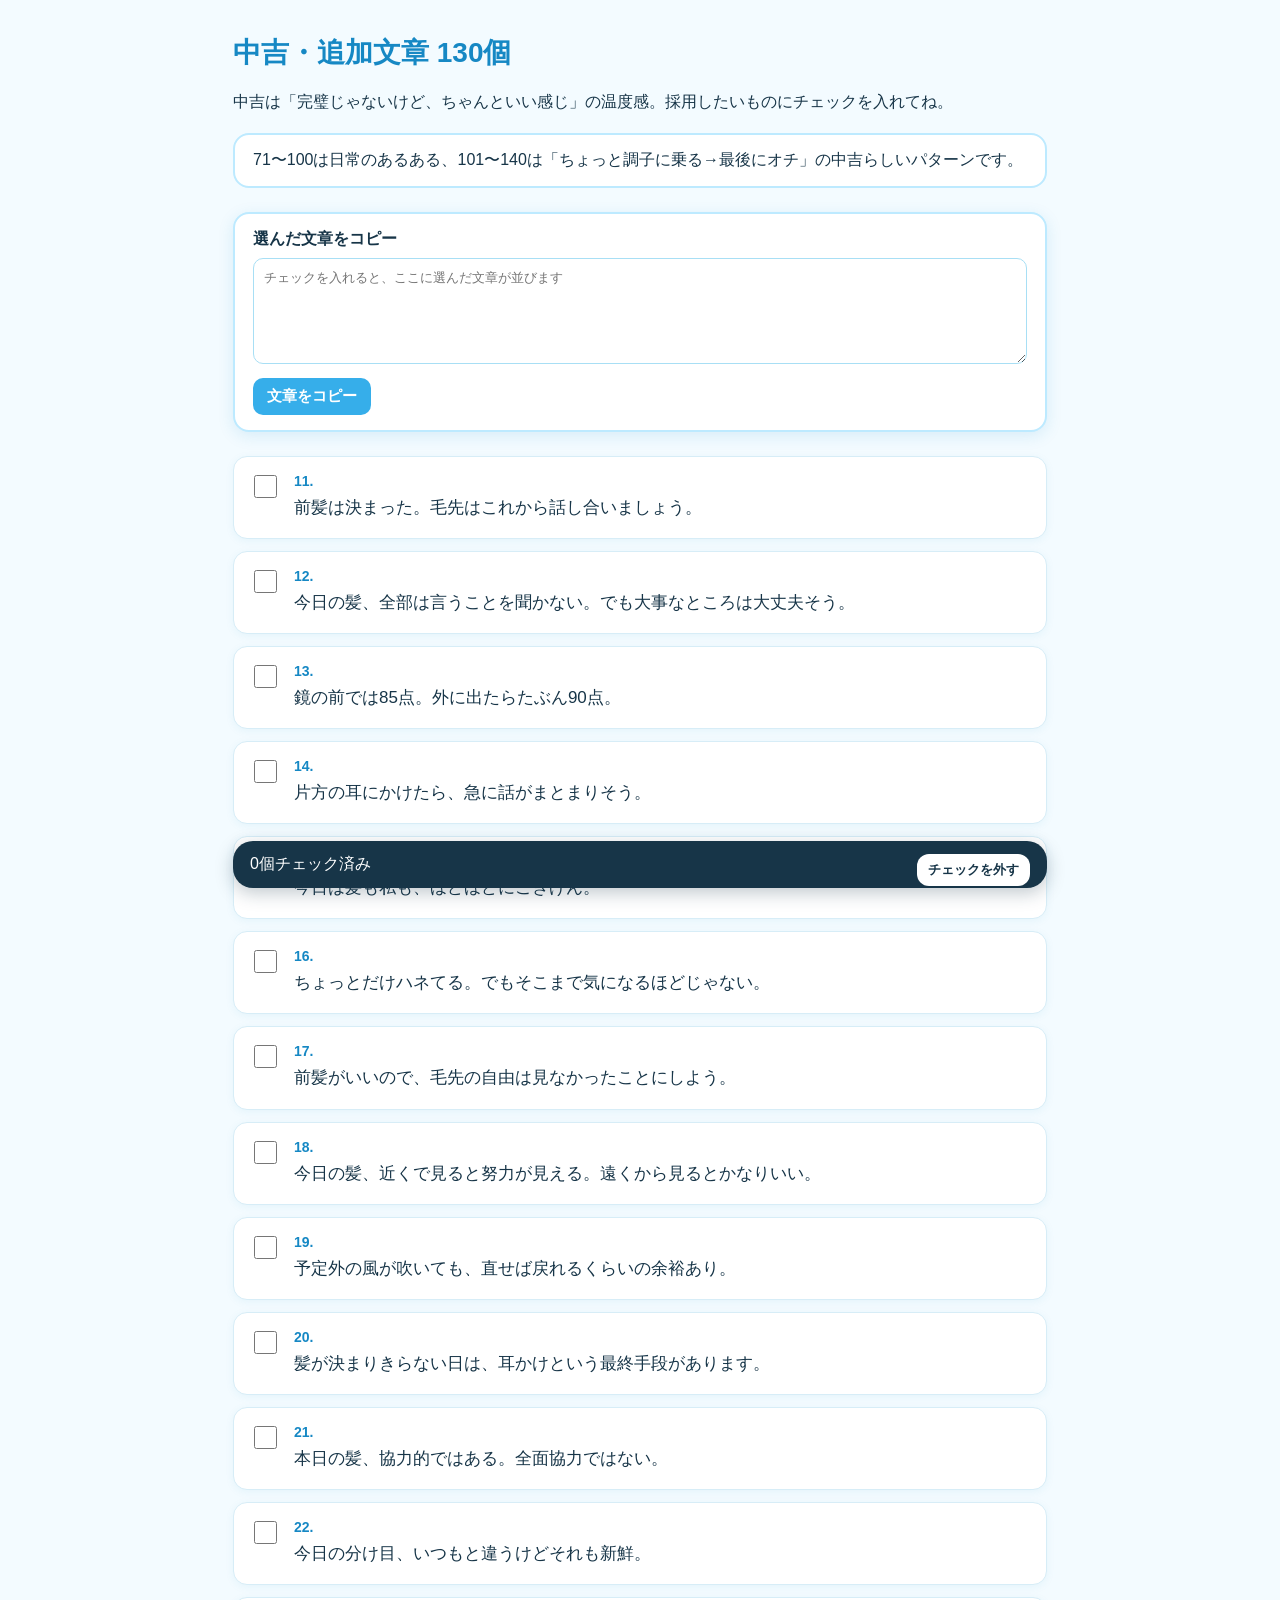
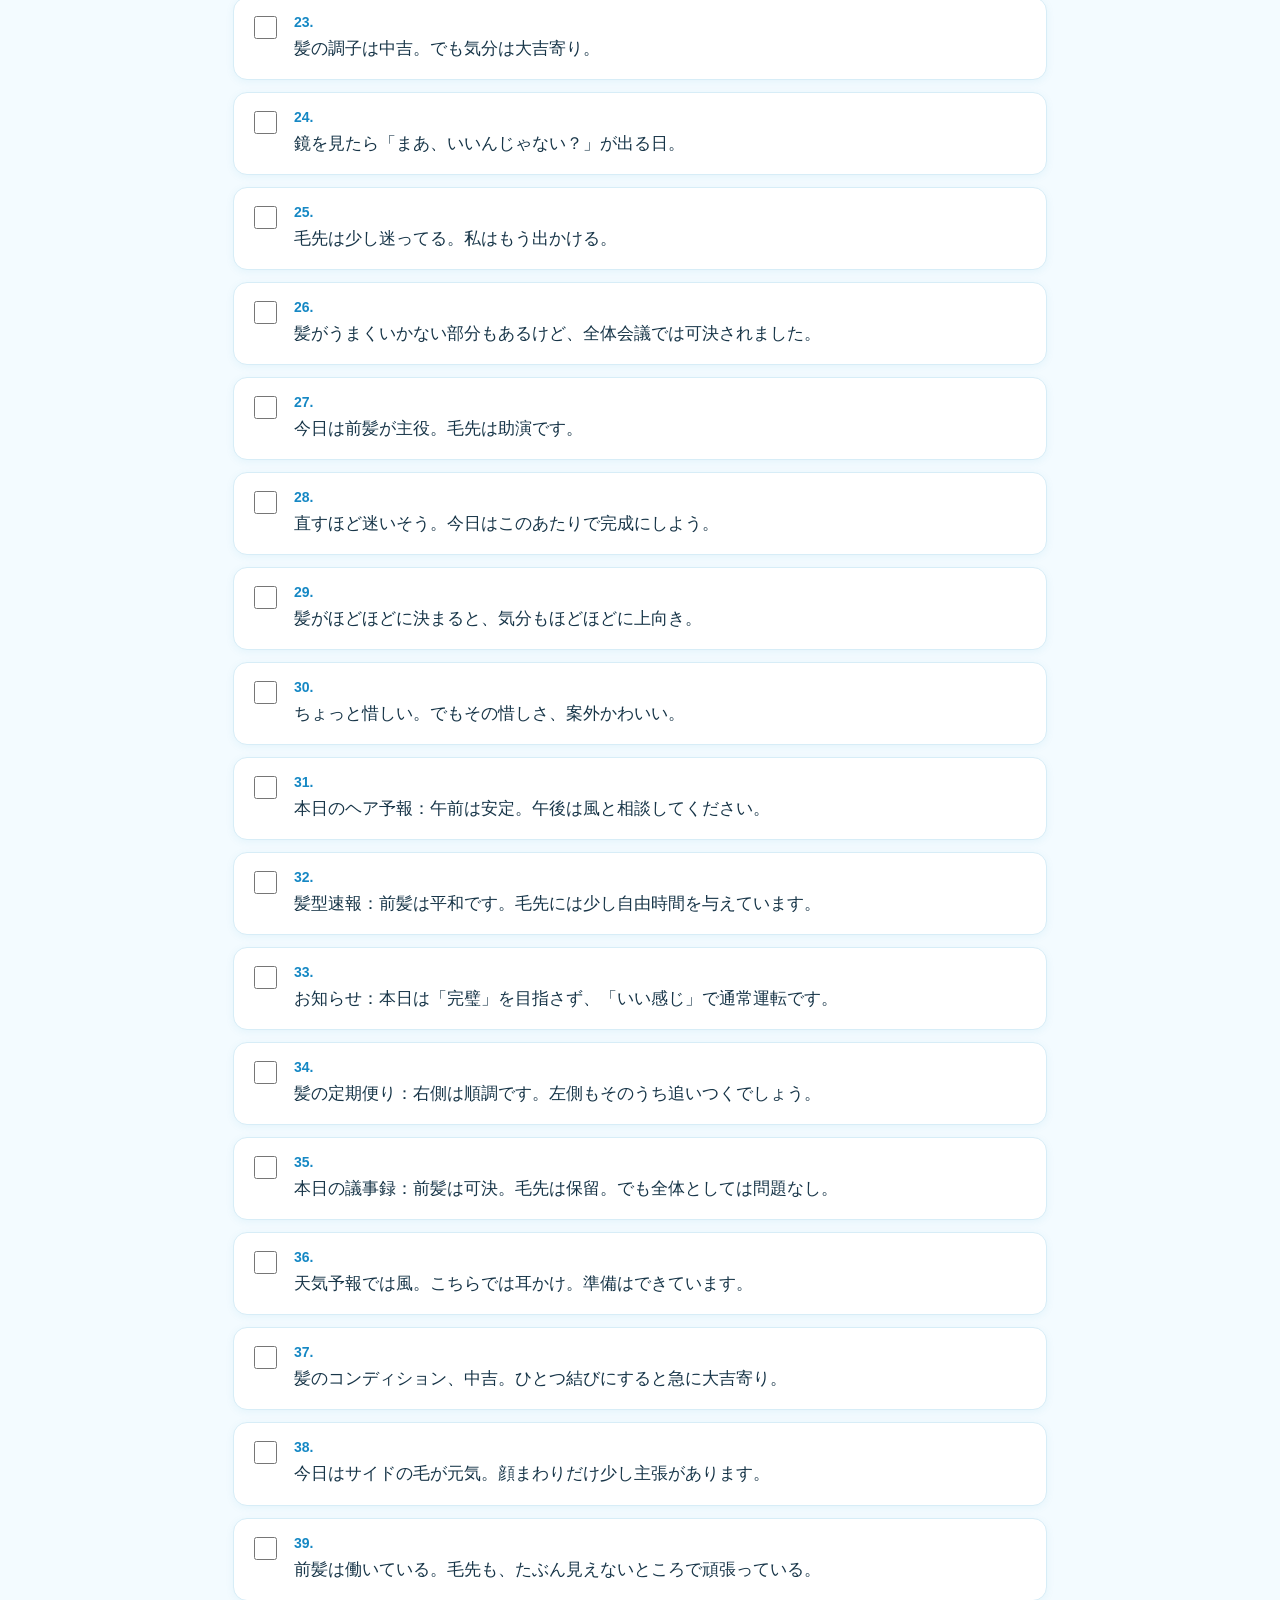
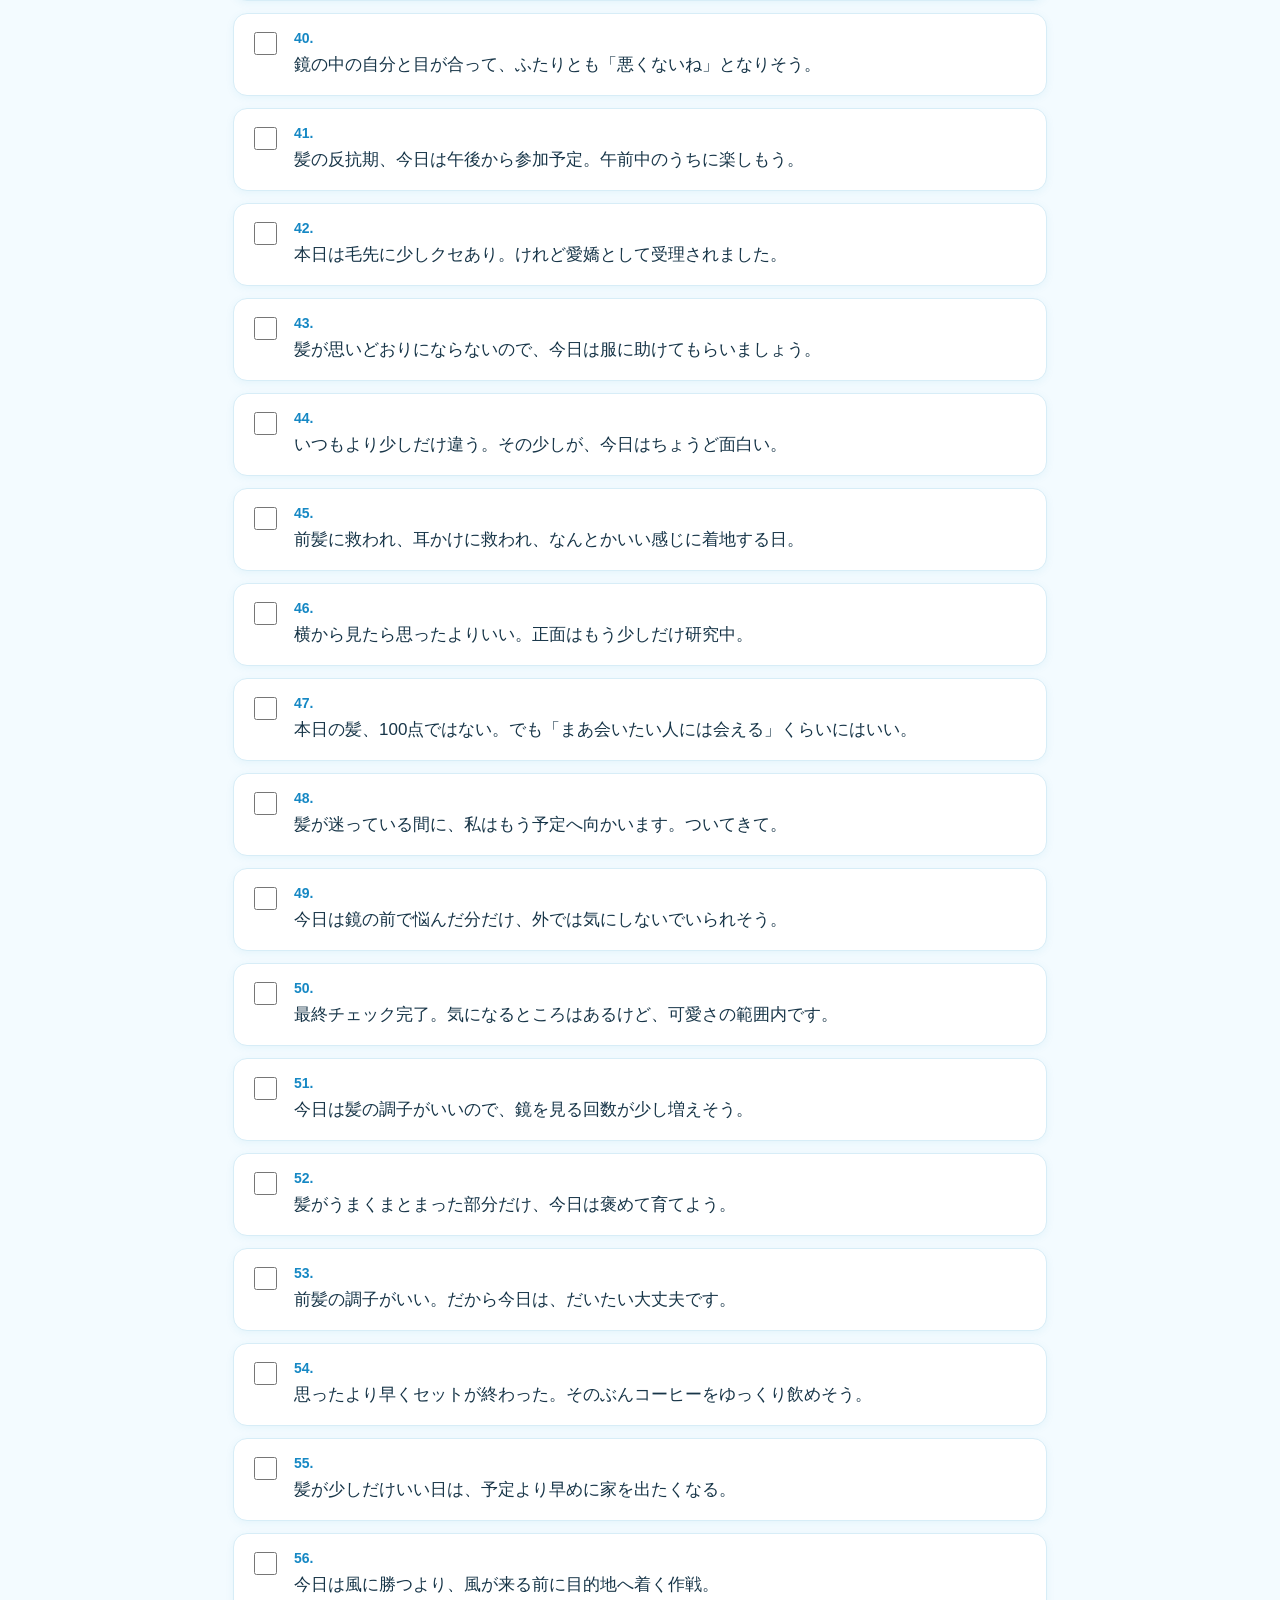
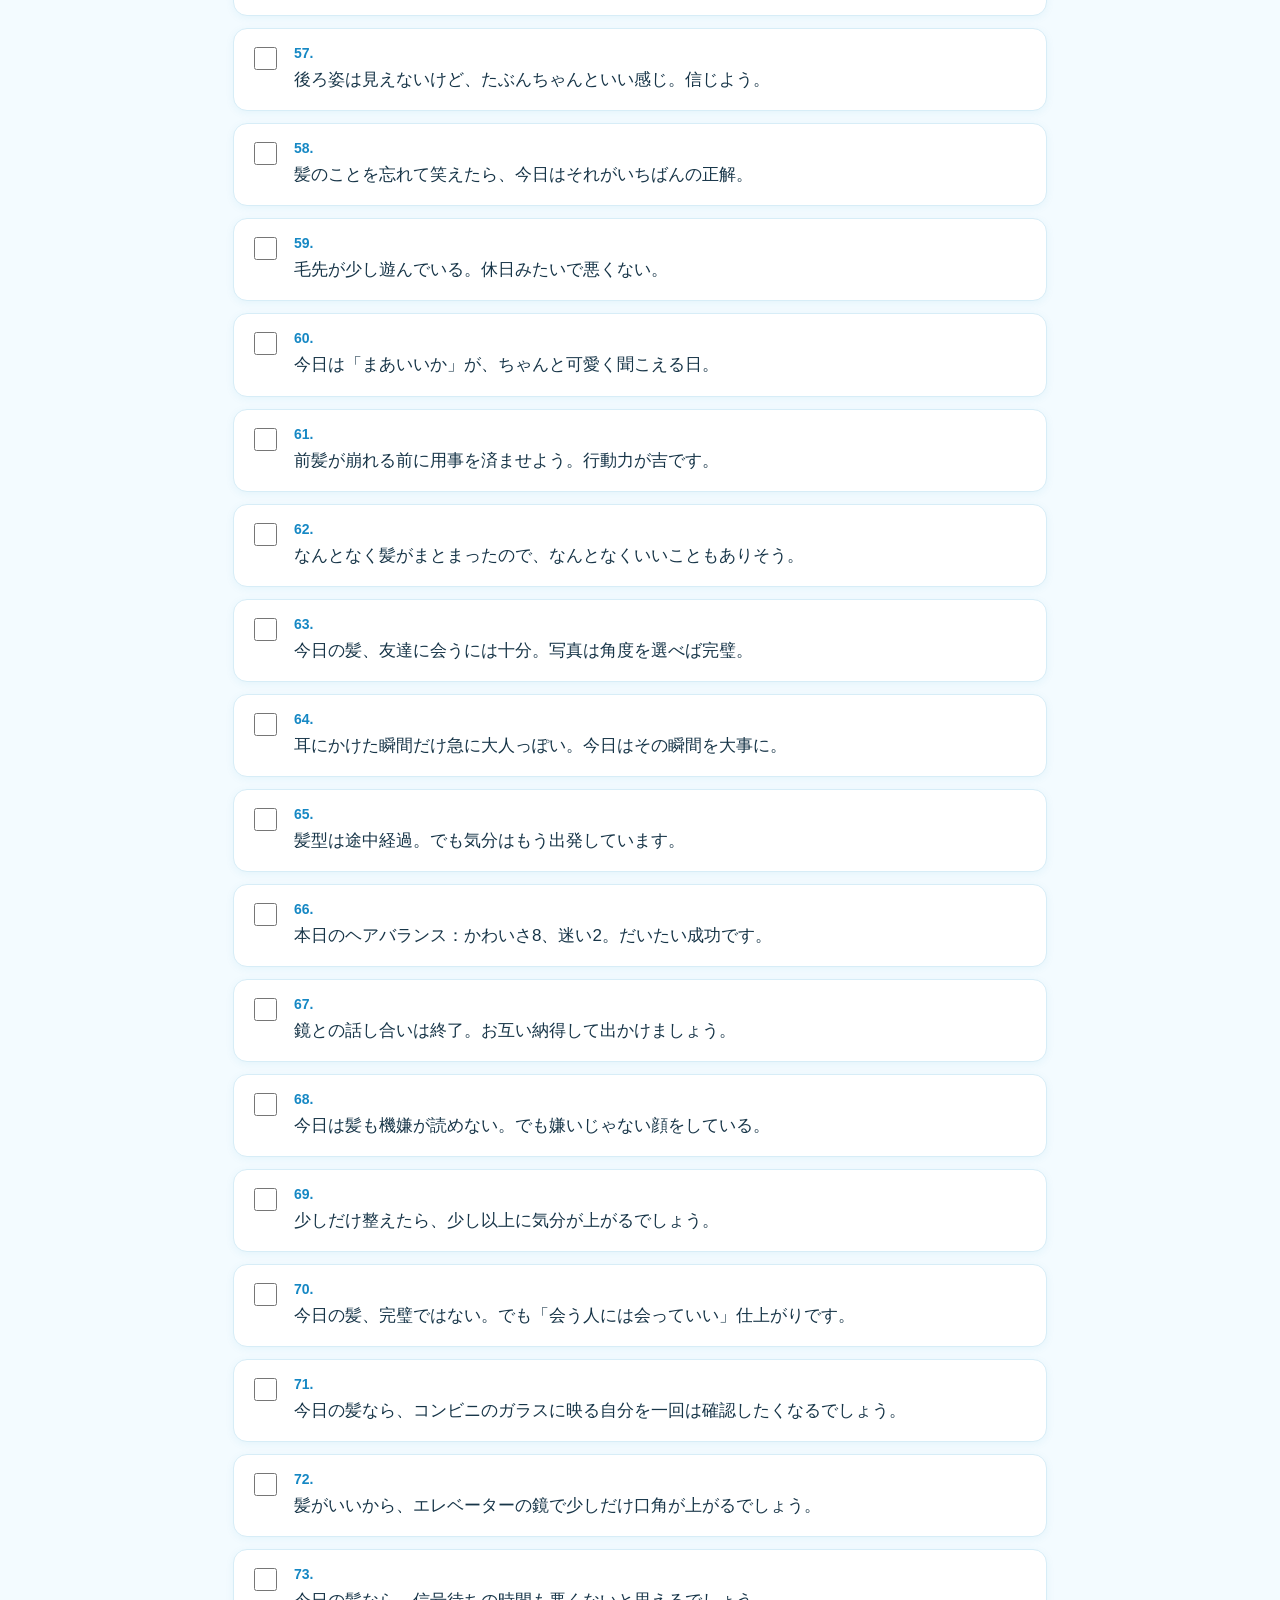
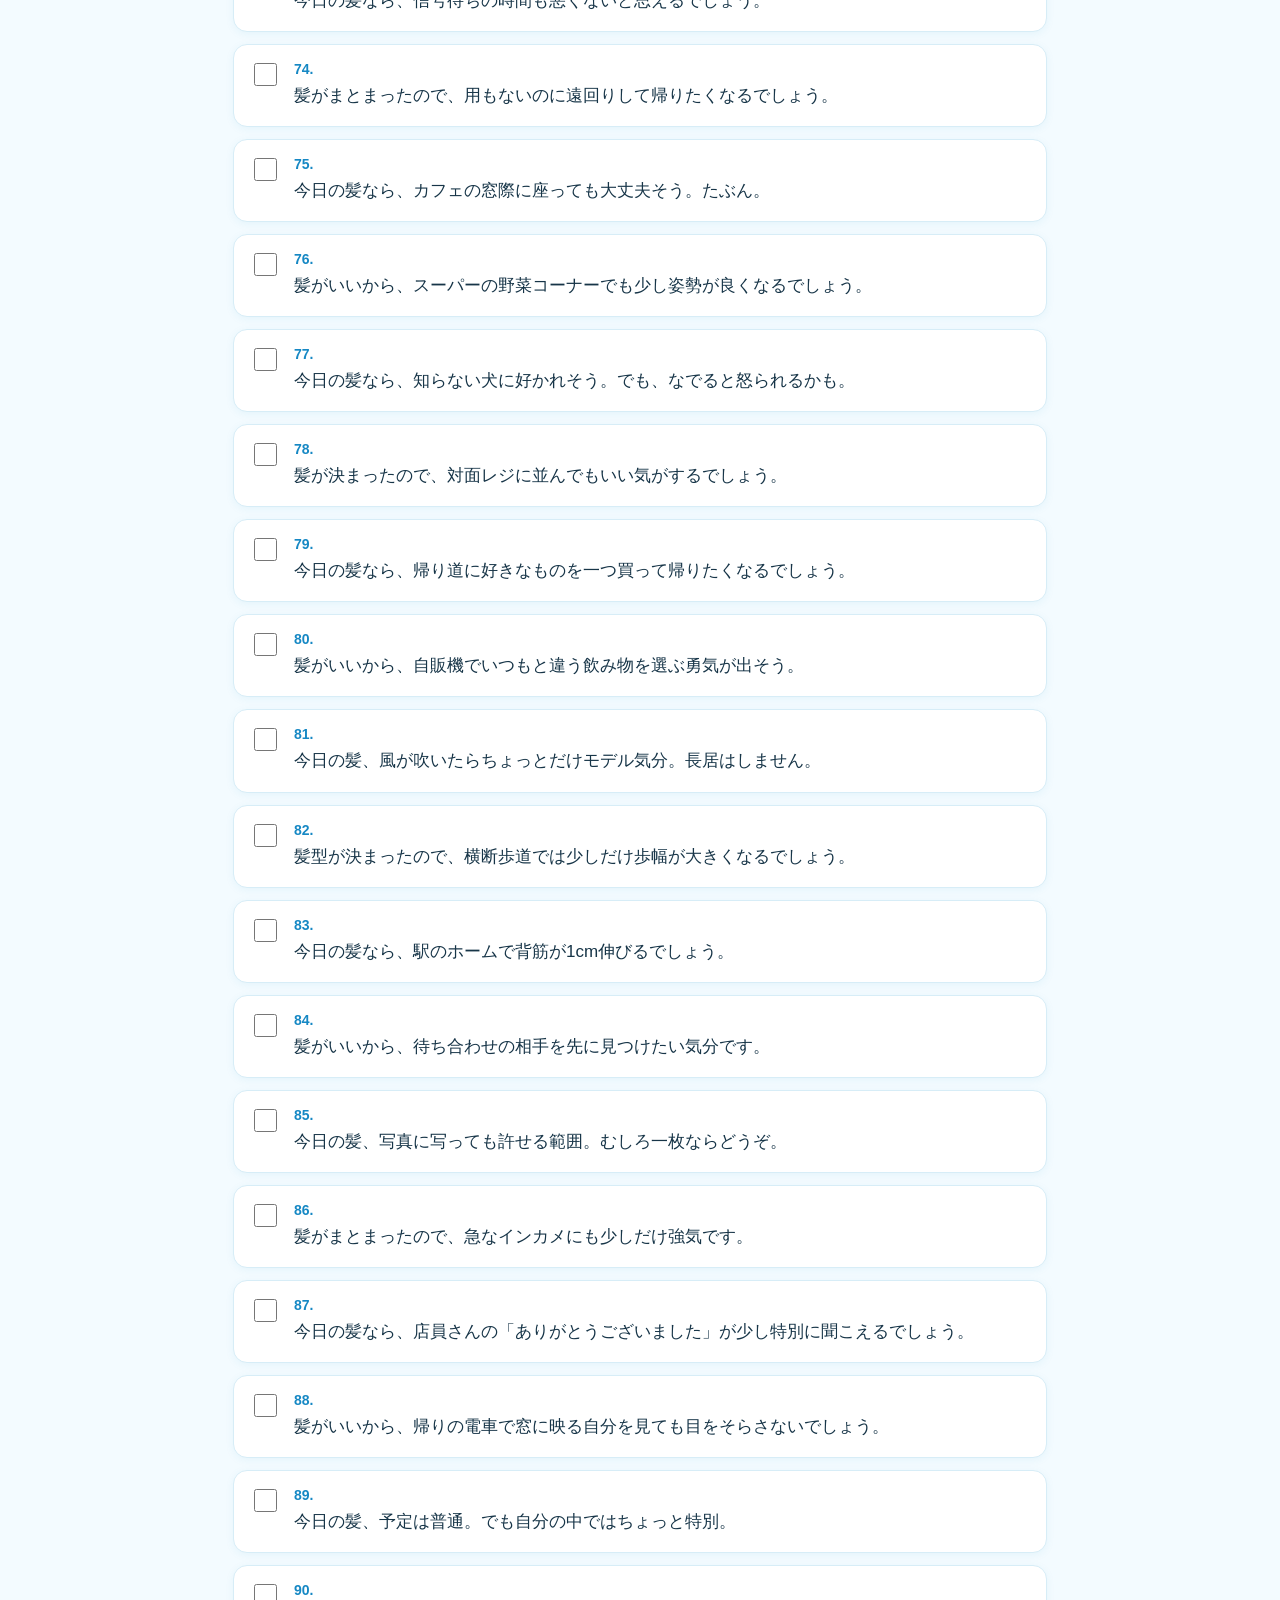
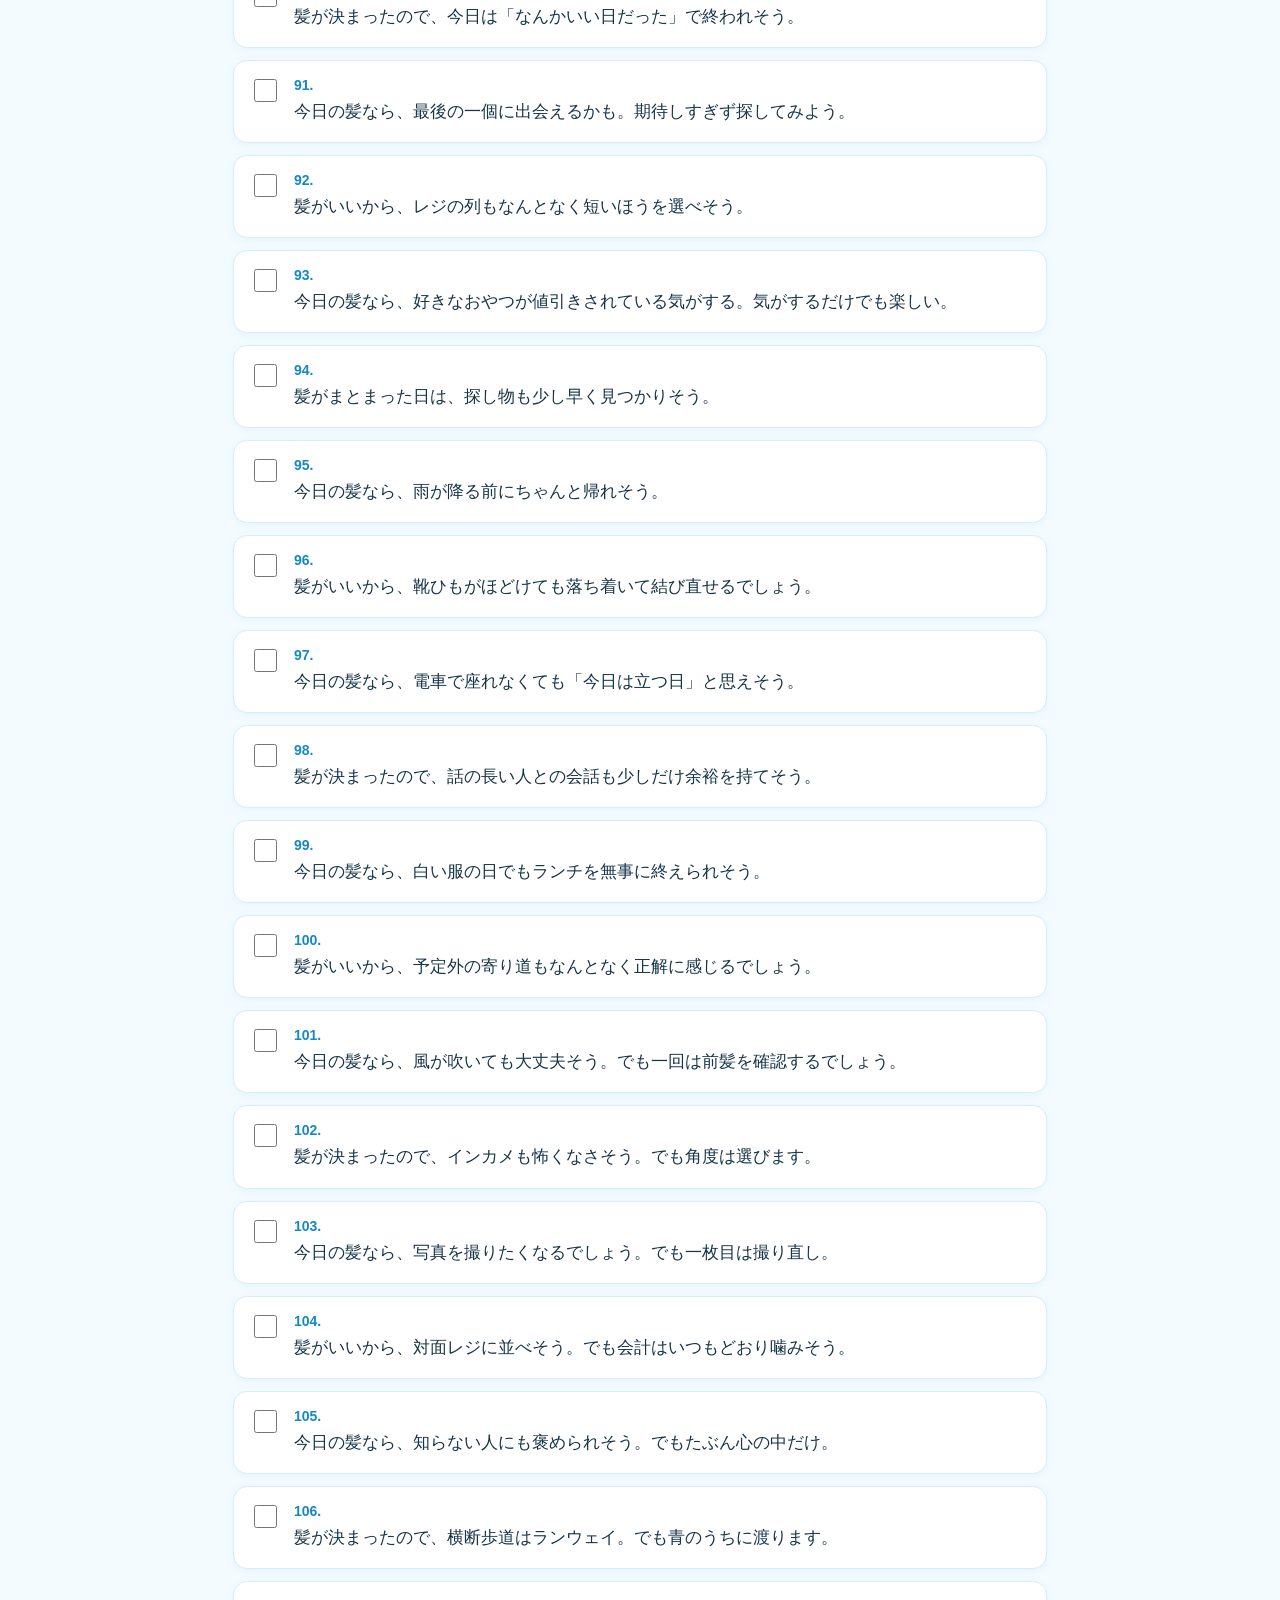
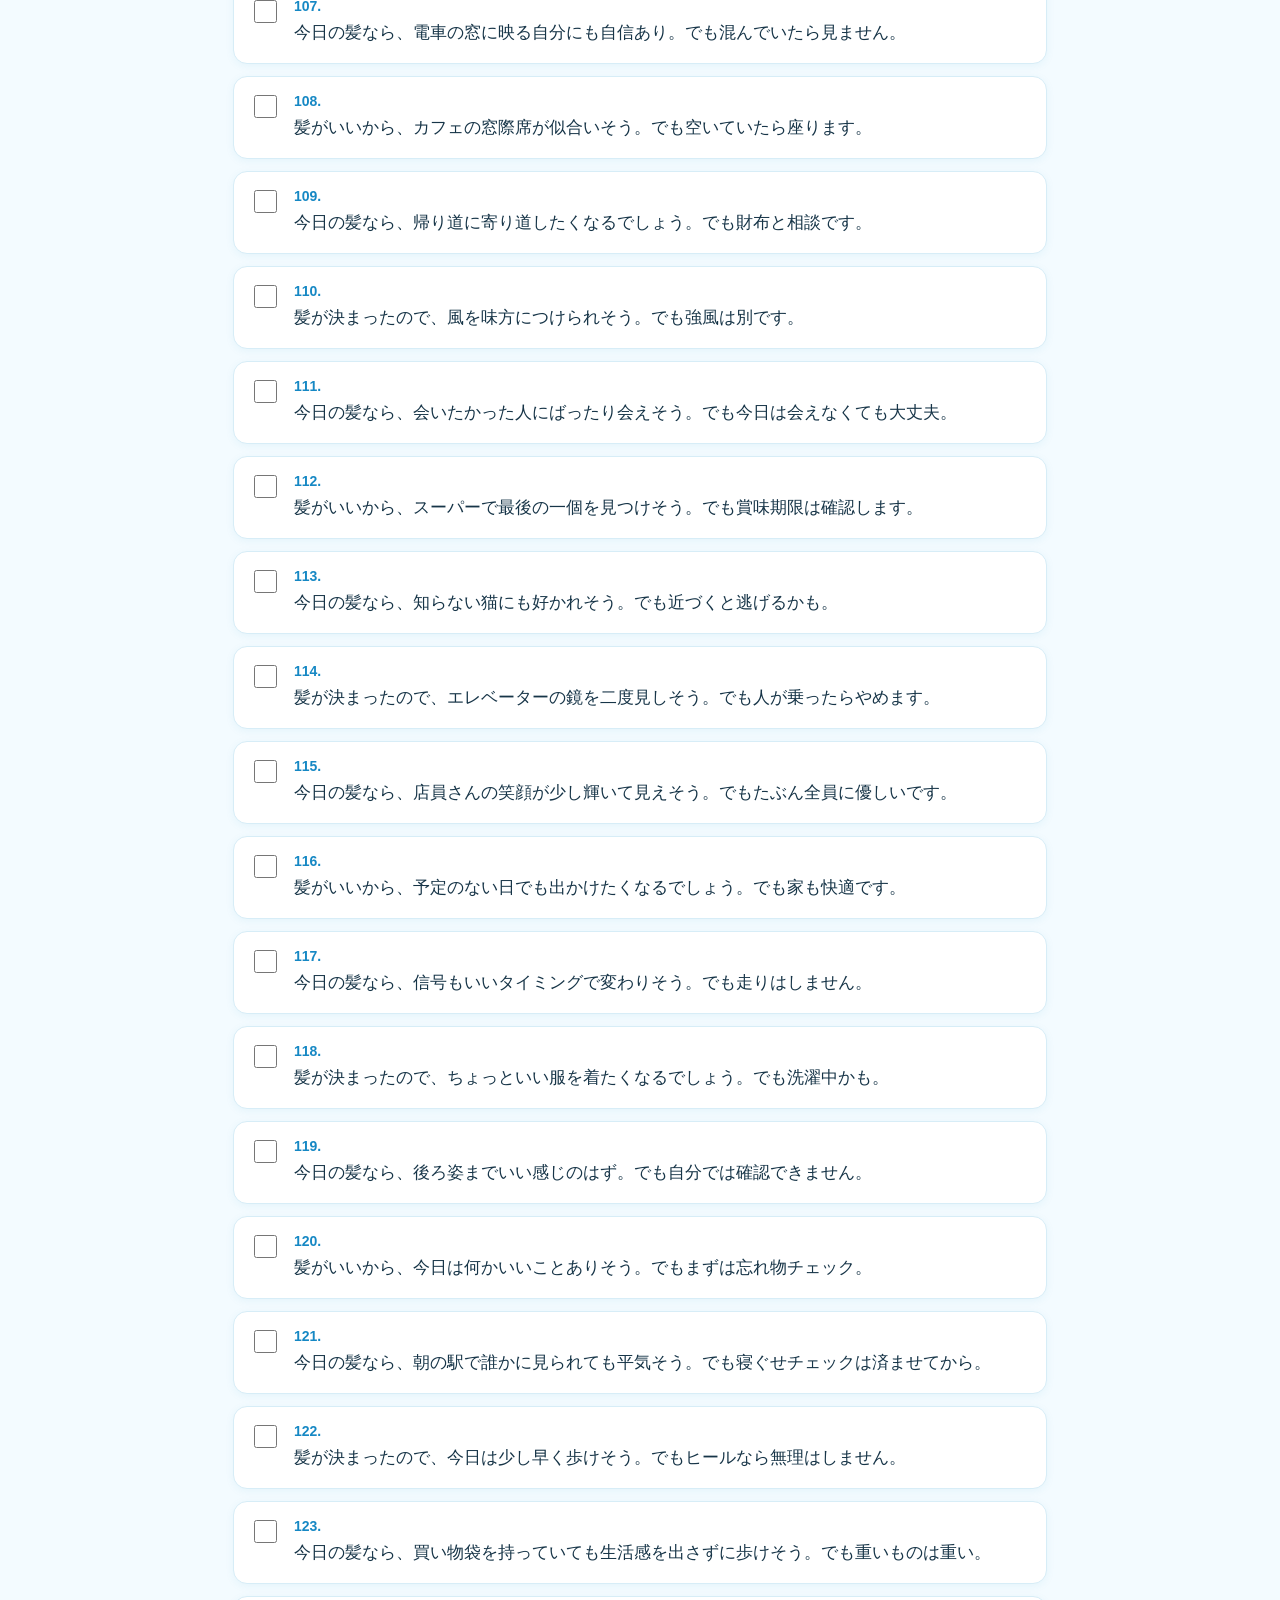
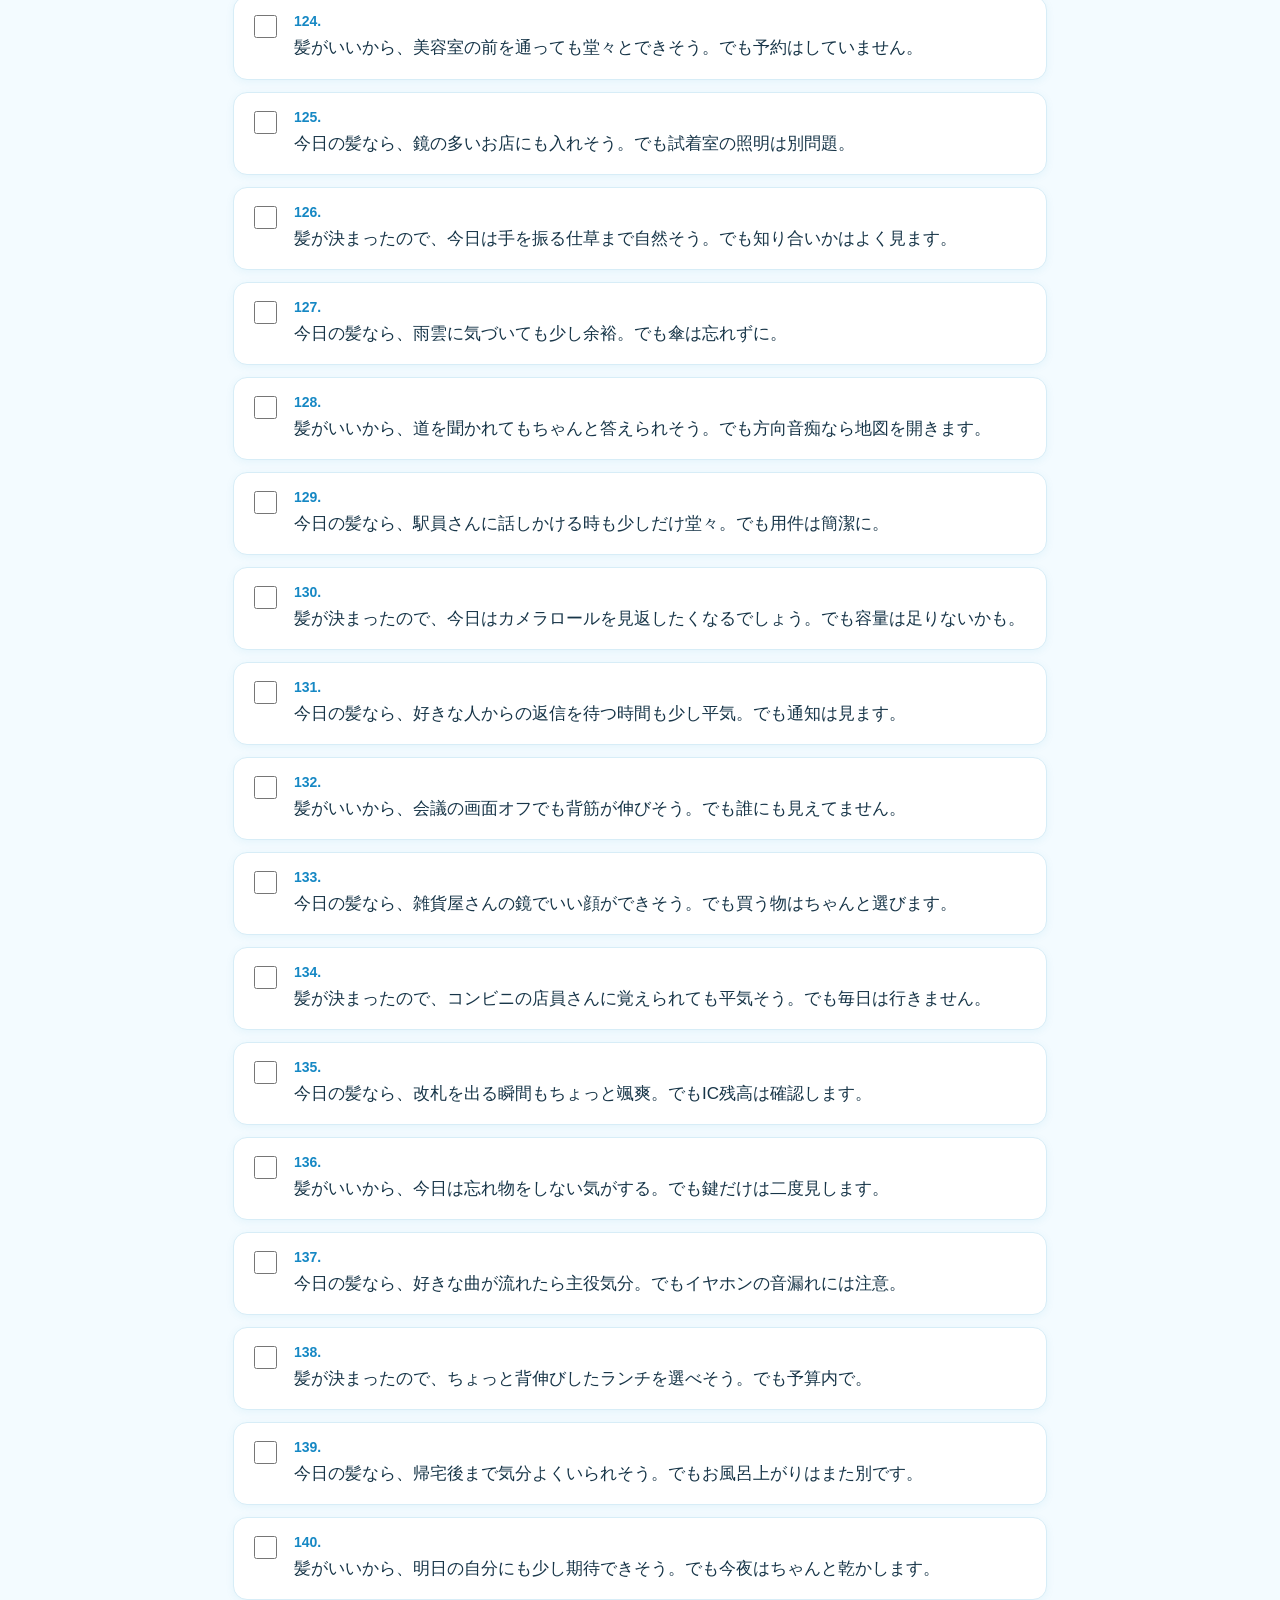
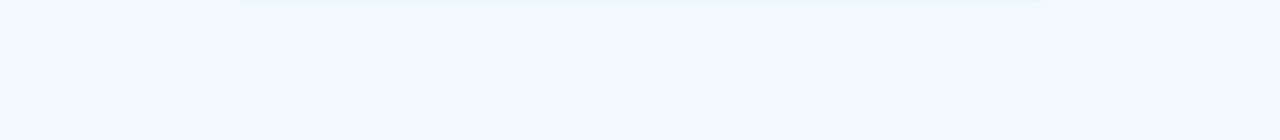
==== commit f3dbec50: "中吉にオチ付き候補を追加" ====
--- a/chukichi-check.html
+++ b/chukichi-check.html
@@ -1,4 +1,4 @@
 <!doctype html><html lang="ja"><head><meta charset="utf-8"><meta name="viewport" content="width=device-width,initial-scale=1"><title>中吉・追加文章チェック</title><style>
-:root{--blue:#36aeea;--ink:#173548}*{box-sizing:border-box}body{margin:0;background:#f3fbff;color:var(--ink);font-family:-apple-system,BlinkMacSystemFont,"Hiragino Sans","Yu Gothic",sans-serif}main{max-width:850px;margin:auto;padding:34px 18px 70px}h1{font-size:28px;margin:0 0 8px;color:#1688c4}p{line-height:1.7}.note,.copybox{background:#fff;border:2px solid #bdeaff;border-radius:16px;padding:15px 18px;margin:18px 0 24px}.copybox{position:sticky;top:10px;z-index:2;box-shadow:0 4px 16px #1688c420}.copybox strong{display:block;margin-bottom:8px}.copybox textarea{width:100%;min-height:106px;border:1px solid #a8dff5;border-radius:10px;padding:10px;font:15px/1.5 inherit;resize:vertical}.actions{display:flex;gap:9px;margin-top:10px;align-items:center}.actions button{border:0;border-radius:10px;background:var(--blue);color:white;padding:9px 14px;font-weight:800;font-size:15px}.actions span{font-size:14px}.list{display:grid;gap:12px}.item{display:flex;gap:14px;align-items:flex-start;background:#fff;border:1px solid #d7edf7;border-radius:14px;padding:16px;box-shadow:0 2px 8px #1688c410}.item:has(input:checked){border-color:var(--blue);background:#eefaff}.item input{accent-color:var(--blue);width:23px;height:23px;margin-top:2px;flex:none}.num{font-weight:800;color:#1688c4;font-size:14px;display:block;margin-bottom:5px}.text{font-size:17px;line-height:1.65}.bar{position:sticky;bottom:12px;background:#173548;color:white;border-radius:20px;padding:13px 17px;margin-top:23px;box-shadow:0 5px 18px #17354844}.bar button{float:right;border:0;border-radius:12px;background:#fff;color:#173548;padding:7px 11px;font-weight:700}@media(max-width:500px){main{padding:24px 13px 60px}h1{font-size:24px}.text{font-size:16px}}</style></head><body><main><h1>中吉・追加文章 60個</h1><p>中吉は「完璧じゃないけど、ちゃんといい感じ」の温度感。採用したいものにチェックを入れてね。</p><div class="note">前半20個はゆるく本音系、21〜40は「速報・予報」系、41〜60は日常のあるある・気分上がる系です。</div><section class="copybox"><strong>選んだ文章をコピー</strong><textarea id="copied" readonly placeholder="チェックを入れると、ここに選んだ文章が並びます"></textarea><div class="actions"><button id="copy">文章をコピー</button><span id="copyStatus"></span></div></section><section class="list" id="list"></section><div class="bar"><span id="count">0個チェック済み</span><button id="clear">チェックを外す</button></div></main><script>
-const texts=["前髪は決まった。毛先はこれから話し合いましょう。","今日の髪、全部は言うことを聞かない。でも大事なところは大丈夫そう。","鏡の前では85点。外に出たらたぶん90点。","片方の耳にかけたら、急に話がまとまりそう。","今日は髪も私も、ほどほどにごきげん。","ちょっとだけハネてる。でもそこまで気になるほどじゃない。","前髪がいいので、毛先の自由は見なかったことにしよう。","今日の髪、近くで見ると努力が見える。遠くから見るとかなりいい。","予定外の風が吹いても、直せば戻れるくらいの余裕あり。","髪が決まりきらない日は、耳かけという最終手段があります。","本日の髪、協力的ではある。全面協力ではない。","今日の分け目、いつもと違うけどそれも新鮮。","髪の調子は中吉。でも気分は大吉寄り。","鏡を見たら「まあ、いいんじゃない？」が出る日。","毛先は少し迷ってる。私はもう出かける。","髪がうまくいかない部分もあるけど、全体会議では可決されました。","今日は前髪が主役。毛先は助演です。","直すほど迷いそう。今日はこのあたりで完成にしよう。","髪がほどほどに決まると、気分もほどほどに上向き。","ちょっと惜しい。でもその惜しさ、案外かわいい。","本日のヘア予報：午前は安定。午後は風と相談してください。","髪型速報：前髪は平和です。毛先には少し自由時間を与えています。","お知らせ：本日は「完璧」を目指さず、「いい感じ」で通常運転です。","髪の定期便り：右側は順調です。左側もそのうち追いつくでしょう。","本日の議事録：前髪は可決。毛先は保留。でも全体としては問題なし。","天気予報では風。こちらでは耳かけ。準備はできています。","髪のコンディション、中吉。ひとつ結びにすると急に大吉寄り。","今日はサイドの毛が元気。顔まわりだけ少し主張があります。","前髪は働いている。毛先も、たぶん見えないところで頑張っている。","鏡の中の自分と目が合って、ふたりとも「悪くないね」となりそう。","髪の反抗期、今日は午後から参加予定。午前中のうちに楽しもう。","本日は毛先に少しクセあり。けれど愛嬌として受理されました。","髪が思いどおりにならないので、今日は服に助けてもらいましょう。","いつもより少しだけ違う。その少しが、今日はちょうど面白い。","前髪に救われ、耳かけに救われ、なんとかいい感じに着地する日。","横から見たら思ったよりいい。正面はもう少しだけ研究中。","本日の髪、100点ではない。でも「まあ会いたい人には会える」くらいにはいい。","髪が迷っている間に、私はもう予定へ向かいます。ついてきて。","今日は鏡の前で悩んだ分だけ、外では気にしないでいられそう。","最終チェック完了。気になるところはあるけど、可愛さの範囲内です。","今日は髪の調子がいいので、鏡を見る回数が少し増えそう。","髪がうまくまとまった部分だけ、今日は褒めて育てよう。","前髪の調子がいい。だから今日は、だいたい大丈夫です。","思ったより早くセットが終わった。そのぶんコーヒーをゆっくり飲めそう。","髪が少しだけいい日は、予定より早めに家を出たくなる。","今日は風に勝つより、風が来る前に目的地へ着く作戦。","後ろ姿は見えないけど、たぶんちゃんといい感じ。信じよう。","髪のことを忘れて笑えたら、今日はそれがいちばんの正解。","毛先が少し遊んでいる。休日みたいで悪くない。","今日は「まあいいか」が、ちゃんと可愛く聞こえる日。","前髪が崩れる前に用事を済ませよう。行動力が吉です。","なんとなく髪がまとまったので、なんとなくいいこともありそう。","今日の髪、友達に会うには十分。写真は角度を選べば完璧。","耳にかけた瞬間だけ急に大人っぽい。今日はその瞬間を大事に。","髪型は途中経過。でも気分はもう出発しています。","本日のヘアバランス：かわいさ8、迷い2。だいたい成功です。","鏡との話し合いは終了。お互い納得して出かけましょう。","今日は髪も機嫌が読めない。でも嫌いじゃない顔をしている。","少しだけ整えたら、少し以上に気分が上がるでしょう。","今日の髪、完璧ではない。でも「会う人には会っていい」仕上がりです。"],key='chukichi-checks-v1';let saved=new Set(JSON.parse(localStorage.getItem(key)||'[]'));const list=document.querySelector('#list'),count=document.querySelector('#count'),copied=document.querySelector('#copied'),status=document.querySelector('#copyStatus');function update(){const a=[...document.querySelectorAll('input:checked')].map(x=>+x.value);saved=new Set(a);localStorage.setItem(key,JSON.stringify(a));count.textContent=a.length+'個チェック済み';copied.value=a.map(n=>n+'. '+texts[n-11]).join('\n')}texts.forEach((t,i)=>{const n=i+11,l=document.createElement('label');l.className='item';l.innerHTML='<input type="checkbox" value="'+n+'" '+(saved.has(n)?'checked':'')+'><span><span class="num">'+n+'.</span><span class="text"></span></span>';l.querySelector('.text').textContent=t;l.querySelector('input').onchange=update;list.append(l)});document.querySelector('#clear').onclick=()=>{document.querySelectorAll('input').forEach(x=>x.checked=false);update()};document.querySelector('#copy').onclick=async()=>{if(!copied.value){status.textContent='先に文章をチェックしてね';return}try{await navigator.clipboard.writeText(copied.value);status.textContent='コピーしました！'}catch{copied.focus();copied.select();status.textContent='文章を選択したよ。⌘Cでコピーしてね'}setTimeout(()=>status.textContent='',2400)};update();
+:root{--blue:#36aeea;--ink:#173548}*{box-sizing:border-box}body{margin:0;background:#f3fbff;color:var(--ink);font-family:-apple-system,BlinkMacSystemFont,"Hiragino Sans","Yu Gothic",sans-serif}main{max-width:850px;margin:auto;padding:34px 18px 70px}h1{font-size:28px;margin:0 0 8px;color:#1688c4}p{line-height:1.7}.note,.copybox{background:#fff;border:2px solid #bdeaff;border-radius:16px;padding:15px 18px;margin:18px 0 24px}.copybox{position:sticky;top:10px;z-index:2;box-shadow:0 4px 16px #1688c420}.copybox strong{display:block;margin-bottom:8px}.copybox textarea{width:100%;min-height:106px;border:1px solid #a8dff5;border-radius:10px;padding:10px;font:15px/1.5 inherit;resize:vertical}.actions{display:flex;gap:9px;margin-top:10px;align-items:center}.actions button{border:0;border-radius:10px;background:var(--blue);color:white;padding:9px 14px;font-weight:800;font-size:15px}.actions span{font-size:14px}.list{display:grid;gap:12px}.item{display:flex;gap:14px;align-items:flex-start;background:#fff;border:1px solid #d7edf7;border-radius:14px;padding:16px;box-shadow:0 2px 8px #1688c410}.item:has(input:checked){border-color:var(--blue);background:#eefaff}.item input{accent-color:var(--blue);width:23px;height:23px;margin-top:2px;flex:none}.num{font-weight:800;color:#1688c4;font-size:14px;display:block;margin-bottom:5px}.text{font-size:17px;line-height:1.65}.bar{position:sticky;bottom:12px;background:#173548;color:white;border-radius:20px;padding:13px 17px;margin-top:23px;box-shadow:0 5px 18px #17354844}.bar button{float:right;border:0;border-radius:12px;background:#fff;color:#173548;padding:7px 11px;font-weight:700}@media(max-width:500px){main{padding:24px 13px 60px}h1{font-size:24px}.text{font-size:16px}}</style></head><body><main><h1>中吉・追加文章 130個</h1><p>中吉は「完璧じゃないけど、ちゃんといい感じ」の温度感。採用したいものにチェックを入れてね。</p><div class="note">71〜100は日常のあるある、101〜140は「ちょっと調子に乗る→最後にオチ」の中吉らしいパターンです。</div><section class="copybox"><strong>選んだ文章をコピー</strong><textarea id="copied" readonly placeholder="チェックを入れると、ここに選んだ文章が並びます"></textarea><div class="actions"><button id="copy">文章をコピー</button><span id="copyStatus"></span></div></section><section class="list" id="list"></section><div class="bar"><span id="count">0個チェック済み</span><button id="clear">チェックを外す</button></div></main><script>
+const texts=["前髪は決まった。毛先はこれから話し合いましょう。","今日の髪、全部は言うことを聞かない。でも大事なところは大丈夫そう。","鏡の前では85点。外に出たらたぶん90点。","片方の耳にかけたら、急に話がまとまりそう。","今日は髪も私も、ほどほどにごきげん。","ちょっとだけハネてる。でもそこまで気になるほどじゃない。","前髪がいいので、毛先の自由は見なかったことにしよう。","今日の髪、近くで見ると努力が見える。遠くから見るとかなりいい。","予定外の風が吹いても、直せば戻れるくらいの余裕あり。","髪が決まりきらない日は、耳かけという最終手段があります。","本日の髪、協力的ではある。全面協力ではない。","今日の分け目、いつもと違うけどそれも新鮮。","髪の調子は中吉。でも気分は大吉寄り。","鏡を見たら「まあ、いいんじゃない？」が出る日。","毛先は少し迷ってる。私はもう出かける。","髪がうまくいかない部分もあるけど、全体会議では可決されました。","今日は前髪が主役。毛先は助演です。","直すほど迷いそう。今日はこのあたりで完成にしよう。","髪がほどほどに決まると、気分もほどほどに上向き。","ちょっと惜しい。でもその惜しさ、案外かわいい。","本日のヘア予報：午前は安定。午後は風と相談してください。","髪型速報：前髪は平和です。毛先には少し自由時間を与えています。","お知らせ：本日は「完璧」を目指さず、「いい感じ」で通常運転です。","髪の定期便り：右側は順調です。左側もそのうち追いつくでしょう。","本日の議事録：前髪は可決。毛先は保留。でも全体としては問題なし。","天気予報では風。こちらでは耳かけ。準備はできています。","髪のコンディション、中吉。ひとつ結びにすると急に大吉寄り。","今日はサイドの毛が元気。顔まわりだけ少し主張があります。","前髪は働いている。毛先も、たぶん見えないところで頑張っている。","鏡の中の自分と目が合って、ふたりとも「悪くないね」となりそう。","髪の反抗期、今日は午後から参加予定。午前中のうちに楽しもう。","本日は毛先に少しクセあり。けれど愛嬌として受理されました。","髪が思いどおりにならないので、今日は服に助けてもらいましょう。","いつもより少しだけ違う。その少しが、今日はちょうど面白い。","前髪に救われ、耳かけに救われ、なんとかいい感じに着地する日。","横から見たら思ったよりいい。正面はもう少しだけ研究中。","本日の髪、100点ではない。でも「まあ会いたい人には会える」くらいにはいい。","髪が迷っている間に、私はもう予定へ向かいます。ついてきて。","今日は鏡の前で悩んだ分だけ、外では気にしないでいられそう。","最終チェック完了。気になるところはあるけど、可愛さの範囲内です。","今日は髪の調子がいいので、鏡を見る回数が少し増えそう。","髪がうまくまとまった部分だけ、今日は褒めて育てよう。","前髪の調子がいい。だから今日は、だいたい大丈夫です。","思ったより早くセットが終わった。そのぶんコーヒーをゆっくり飲めそう。","髪が少しだけいい日は、予定より早めに家を出たくなる。","今日は風に勝つより、風が来る前に目的地へ着く作戦。","後ろ姿は見えないけど、たぶんちゃんといい感じ。信じよう。","髪のことを忘れて笑えたら、今日はそれがいちばんの正解。","毛先が少し遊んでいる。休日みたいで悪くない。","今日は「まあいいか」が、ちゃんと可愛く聞こえる日。","前髪が崩れる前に用事を済ませよう。行動力が吉です。","なんとなく髪がまとまったので、なんとなくいいこともありそう。","今日の髪、友達に会うには十分。写真は角度を選べば完璧。","耳にかけた瞬間だけ急に大人っぽい。今日はその瞬間を大事に。","髪型は途中経過。でも気分はもう出発しています。","本日のヘアバランス：かわいさ8、迷い2。だいたい成功です。","鏡との話し合いは終了。お互い納得して出かけましょう。","今日は髪も機嫌が読めない。でも嫌いじゃない顔をしている。","少しだけ整えたら、少し以上に気分が上がるでしょう。","今日の髪、完璧ではない。でも「会う人には会っていい」仕上がりです。","今日の髪なら、コンビニのガラスに映る自分を一回は確認したくなるでしょう。","髪がいいから、エレベーターの鏡で少しだけ口角が上がるでしょう。","今日の髪なら、信号待ちの時間も悪くないと思えるでしょう。","髪がまとまったので、用もないのに遠回りして帰りたくなるでしょう。","今日の髪なら、カフェの窓際に座っても大丈夫そう。たぶん。","髪がいいから、スーパーの野菜コーナーでも少し姿勢が良くなるでしょう。","今日の髪なら、知らない犬に好かれそう。でも、なでると怒られるかも。","髪が決まったので、対面レジに並んでもいい気がするでしょう。","今日の髪なら、帰り道に好きなものを一つ買って帰りたくなるでしょう。","髪がいいから、自販機でいつもと違う飲み物を選ぶ勇気が出そう。","今日の髪、風が吹いたらちょっとだけモデル気分。長居はしません。","髪型が決まったので、横断歩道では少しだけ歩幅が大きくなるでしょう。","今日の髪なら、駅のホームで背筋が1cm伸びるでしょう。","髪がいいから、待ち合わせの相手を先に見つけたい気分です。","今日の髪、写真に写っても許せる範囲。むしろ一枚ならどうぞ。","髪がまとまったので、急なインカメにも少しだけ強気です。","今日の髪なら、店員さんの「ありがとうございました」が少し特別に聞こえるでしょう。","髪がいいから、帰りの電車で窓に映る自分を見ても目をそらさないでしょう。","今日の髪、予定は普通。でも自分の中ではちょっと特別。","髪が決まったので、今日は「なんかいい日だった」で終われそう。","今日の髪なら、最後の一個に出会えるかも。期待しすぎず探してみよう。","髪がいいから、レジの列もなんとなく短いほうを選べそう。","今日の髪なら、好きなおやつが値引きされている気がする。気がするだけでも楽しい。","髪がまとまった日は、探し物も少し早く見つかりそう。","今日の髪なら、雨が降る前にちゃんと帰れそう。","髪がいいから、靴ひもがほどけても落ち着いて結び直せるでしょう。","今日の髪なら、電車で座れなくても「今日は立つ日」と思えそう。","髪が決まったので、話の長い人との会話も少しだけ余裕を持てそう。","今日の髪なら、白い服の日でもランチを無事に終えられそう。","髪がいいから、予定外の寄り道もなんとなく正解に感じるでしょう。","今日の髪なら、風が吹いても大丈夫そう。でも一回は前髪を確認するでしょう。","髪が決まったので、インカメも怖くなさそう。でも角度は選びます。","今日の髪なら、写真を撮りたくなるでしょう。でも一枚目は撮り直し。","髪がいいから、対面レジに並べそう。でも会計はいつもどおり噛みそう。","今日の髪なら、知らない人にも褒められそう。でもたぶん心の中だけ。","髪が決まったので、横断歩道はランウェイ。でも青のうちに渡ります。","今日の髪なら、電車の窓に映る自分にも自信あり。でも混んでいたら見ません。","髪がいいから、カフェの窓際席が似合いそう。でも空いていたら座ります。","今日の髪なら、帰り道に寄り道したくなるでしょう。でも財布と相談です。","髪が決まったので、風を味方につけられそう。でも強風は別です。","今日の髪なら、会いたかった人にばったり会えそう。でも今日は会えなくても大丈夫。","髪がいいから、スーパーで最後の一個を見つけそう。でも賞味期限は確認します。","今日の髪なら、知らない猫にも好かれそう。でも近づくと逃げるかも。","髪が決まったので、エレベーターの鏡を二度見しそう。でも人が乗ったらやめます。","今日の髪なら、店員さんの笑顔が少し輝いて見えそう。でもたぶん全員に優しいです。","髪がいいから、予定のない日でも出かけたくなるでしょう。でも家も快適です。","今日の髪なら、信号もいいタイミングで変わりそう。でも走りはしません。","髪が決まったので、ちょっといい服を着たくなるでしょう。でも洗濯中かも。","今日の髪なら、後ろ姿までいい感じのはず。でも自分では確認できません。","髪がいいから、今日は何かいいことありそう。でもまずは忘れ物チェック。","今日の髪なら、朝の駅で誰かに見られても平気そう。でも寝ぐせチェックは済ませてから。","髪が決まったので、今日は少し早く歩けそう。でもヒールなら無理はしません。","今日の髪なら、買い物袋を持っていても生活感を出さずに歩けそう。でも重いものは重い。","髪がいいから、美容室の前を通っても堂々とできそう。でも予約はしていません。","今日の髪なら、鏡の多いお店にも入れそう。でも試着室の照明は別問題。","髪が決まったので、今日は手を振る仕草まで自然そう。でも知り合いかはよく見ます。","今日の髪なら、雨雲に気づいても少し余裕。でも傘は忘れずに。","髪がいいから、道を聞かれてもちゃんと答えられそう。でも方向音痴なら地図を開きます。","今日の髪なら、駅員さんに話しかける時も少しだけ堂々。でも用件は簡潔に。","髪が決まったので、今日はカメラロールを見返したくなるでしょう。でも容量は足りないかも。","今日の髪なら、好きな人からの返信を待つ時間も少し平気。でも通知は見ます。","髪がいいから、会議の画面オフでも背筋が伸びそう。でも誰にも見えてません。","今日の髪なら、雑貨屋さんの鏡でいい顔ができそう。でも買う物はちゃんと選びます。","髪が決まったので、コンビニの店員さんに覚えられても平気そう。でも毎日は行きません。","今日の髪なら、改札を出る瞬間もちょっと颯爽。でもIC残高は確認します。","髪がいいから、今日は忘れ物をしない気がする。でも鍵だけは二度見します。","今日の髪なら、好きな曲が流れたら主役気分。でもイヤホンの音漏れには注意。","髪が決まったので、ちょっと背伸びしたランチを選べそう。でも予算内で。","今日の髪なら、帰宅後まで気分よくいられそう。でもお風呂上がりはまた別です。","髪がいいから、明日の自分にも少し期待できそう。でも今夜はちゃんと乾かします。"],key='chukichi-checks-v1';let saved=new Set(JSON.parse(localStorage.getItem(key)||'[]'));const list=document.querySelector('#list'),count=document.querySelector('#count'),copied=document.querySelector('#copied'),status=document.querySelector('#copyStatus');function update(){const a=[...document.querySelectorAll('input:checked')].map(x=>+x.value);saved=new Set(a);localStorage.setItem(key,JSON.stringify(a));count.textContent=a.length+'個チェック済み';copied.value=a.map(n=>n+'. '+texts[n-11]).join('\n')}texts.forEach((t,i)=>{const n=i+11,l=document.createElement('label');l.className='item';l.innerHTML='<input type="checkbox" value="'+n+'" '+(saved.has(n)?'checked':'')+'><span><span class="num">'+n+'.</span><span class="text"></span></span>';l.querySelector('.text').textContent=t;l.querySelector('input').onchange=update;list.append(l)});document.querySelector('#clear').onclick=()=>{document.querySelectorAll('input').forEach(x=>x.checked=false);update()};document.querySelector('#copy').onclick=async()=>{if(!copied.value){status.textContent='先に文章をチェックしてね';return}try{await navigator.clipboard.writeText(copied.value);status.textContent='コピーしました！'}catch{copied.focus();copied.select();status.textContent='文章を選択したよ。⌘Cでコピーしてね'}setTimeout(()=>status.textContent='',2400)};update();
 </script></body></html>
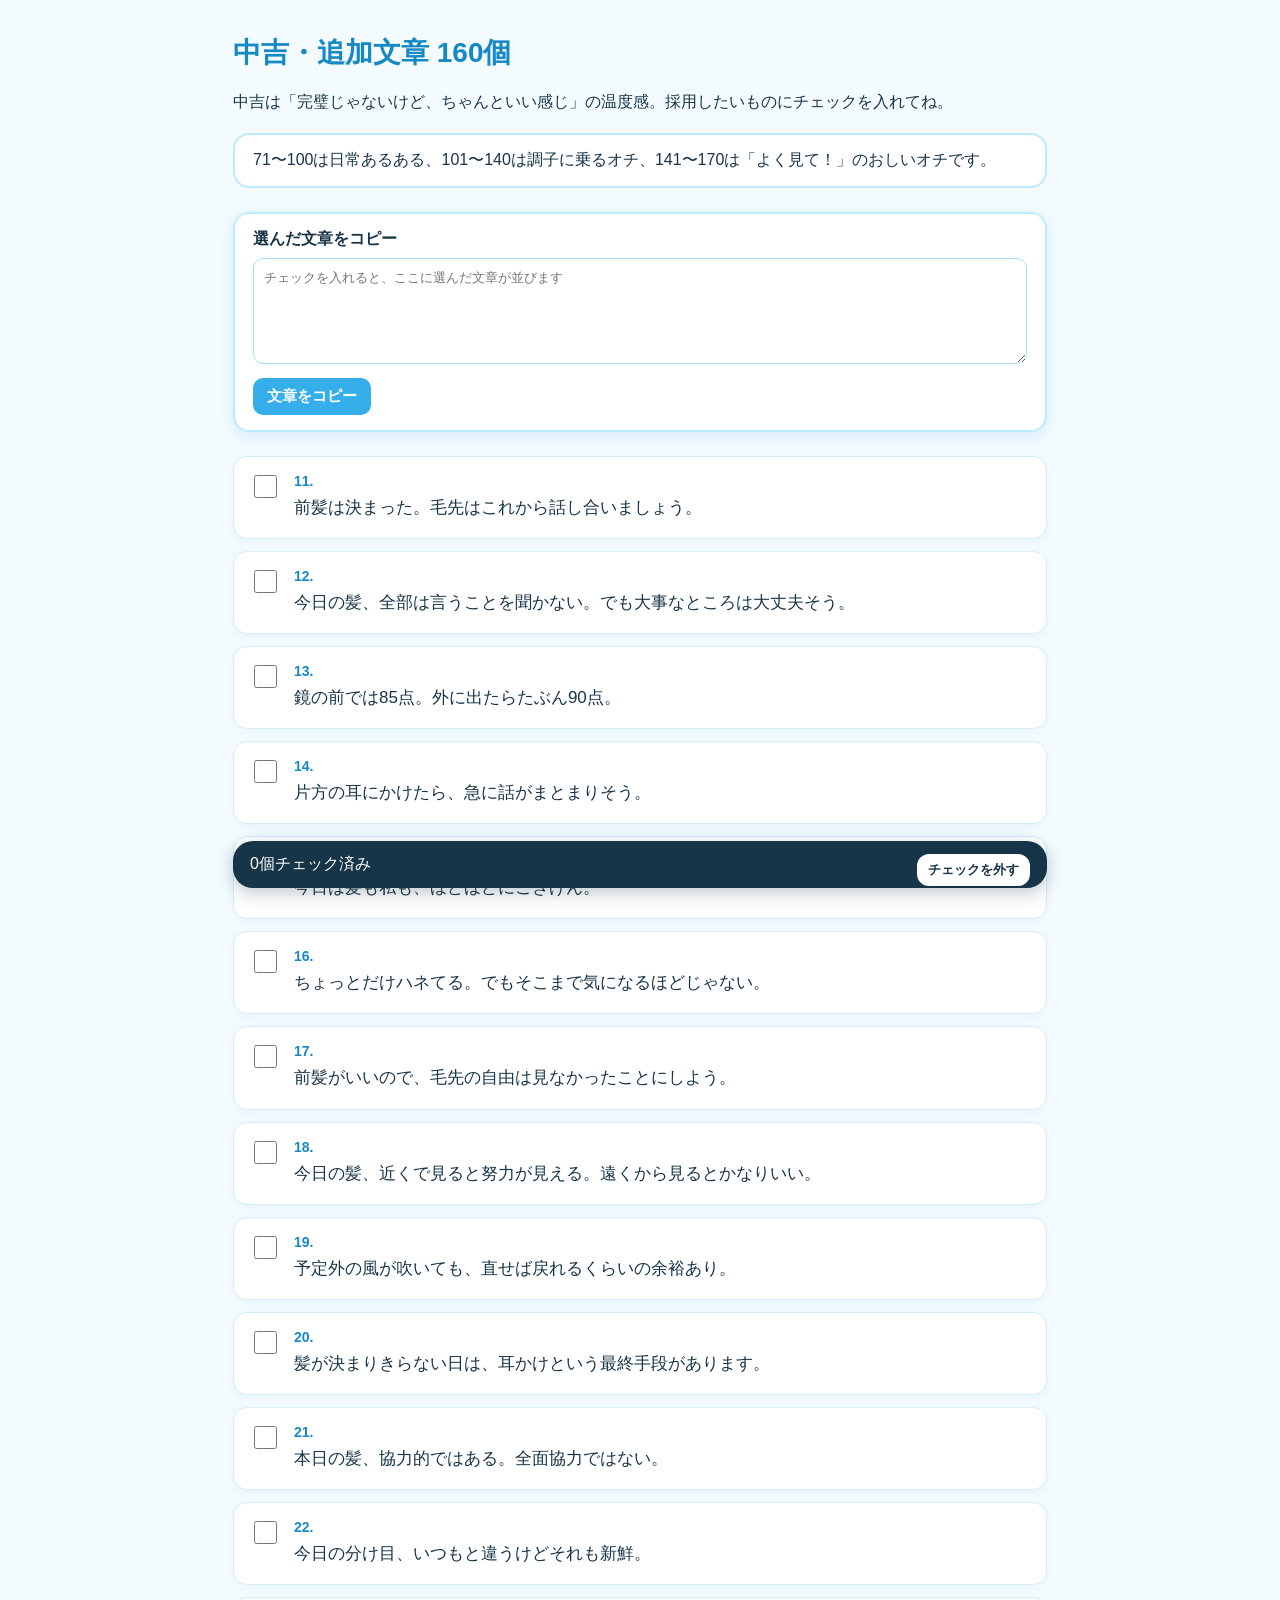
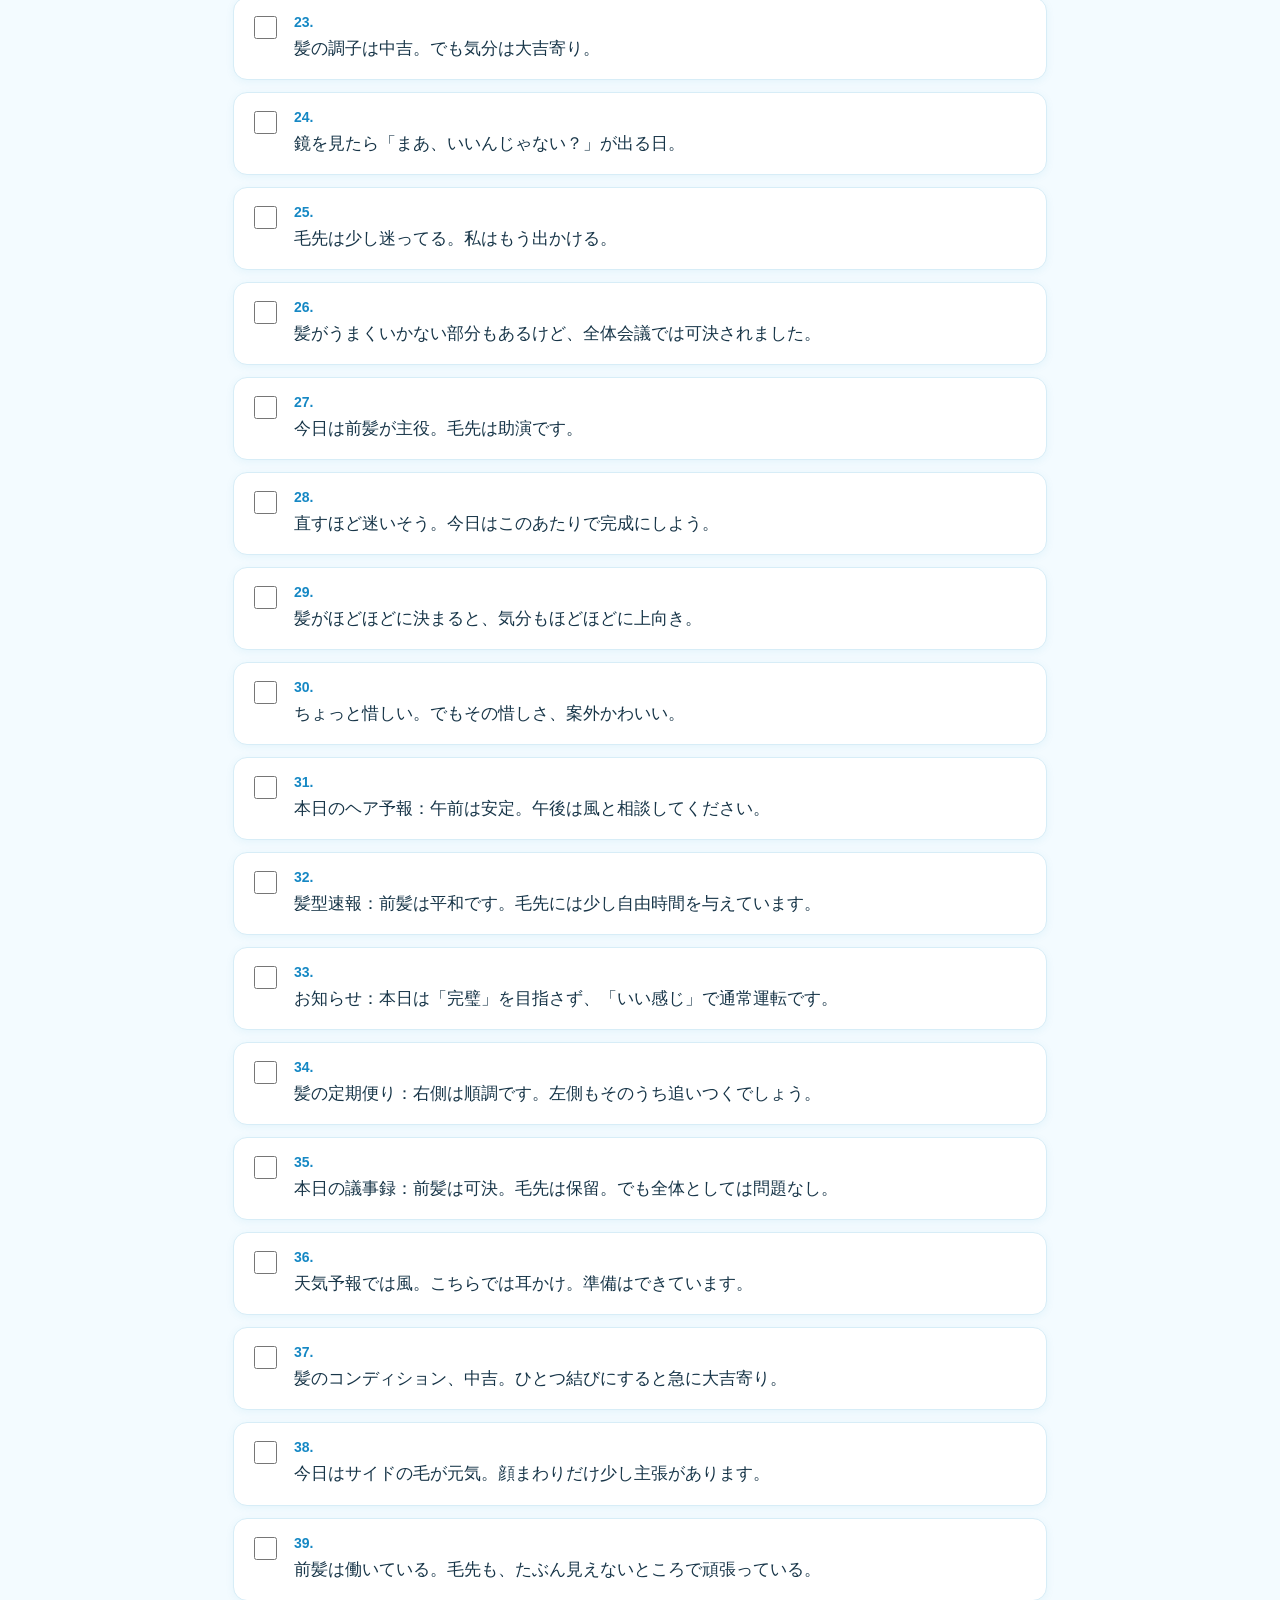
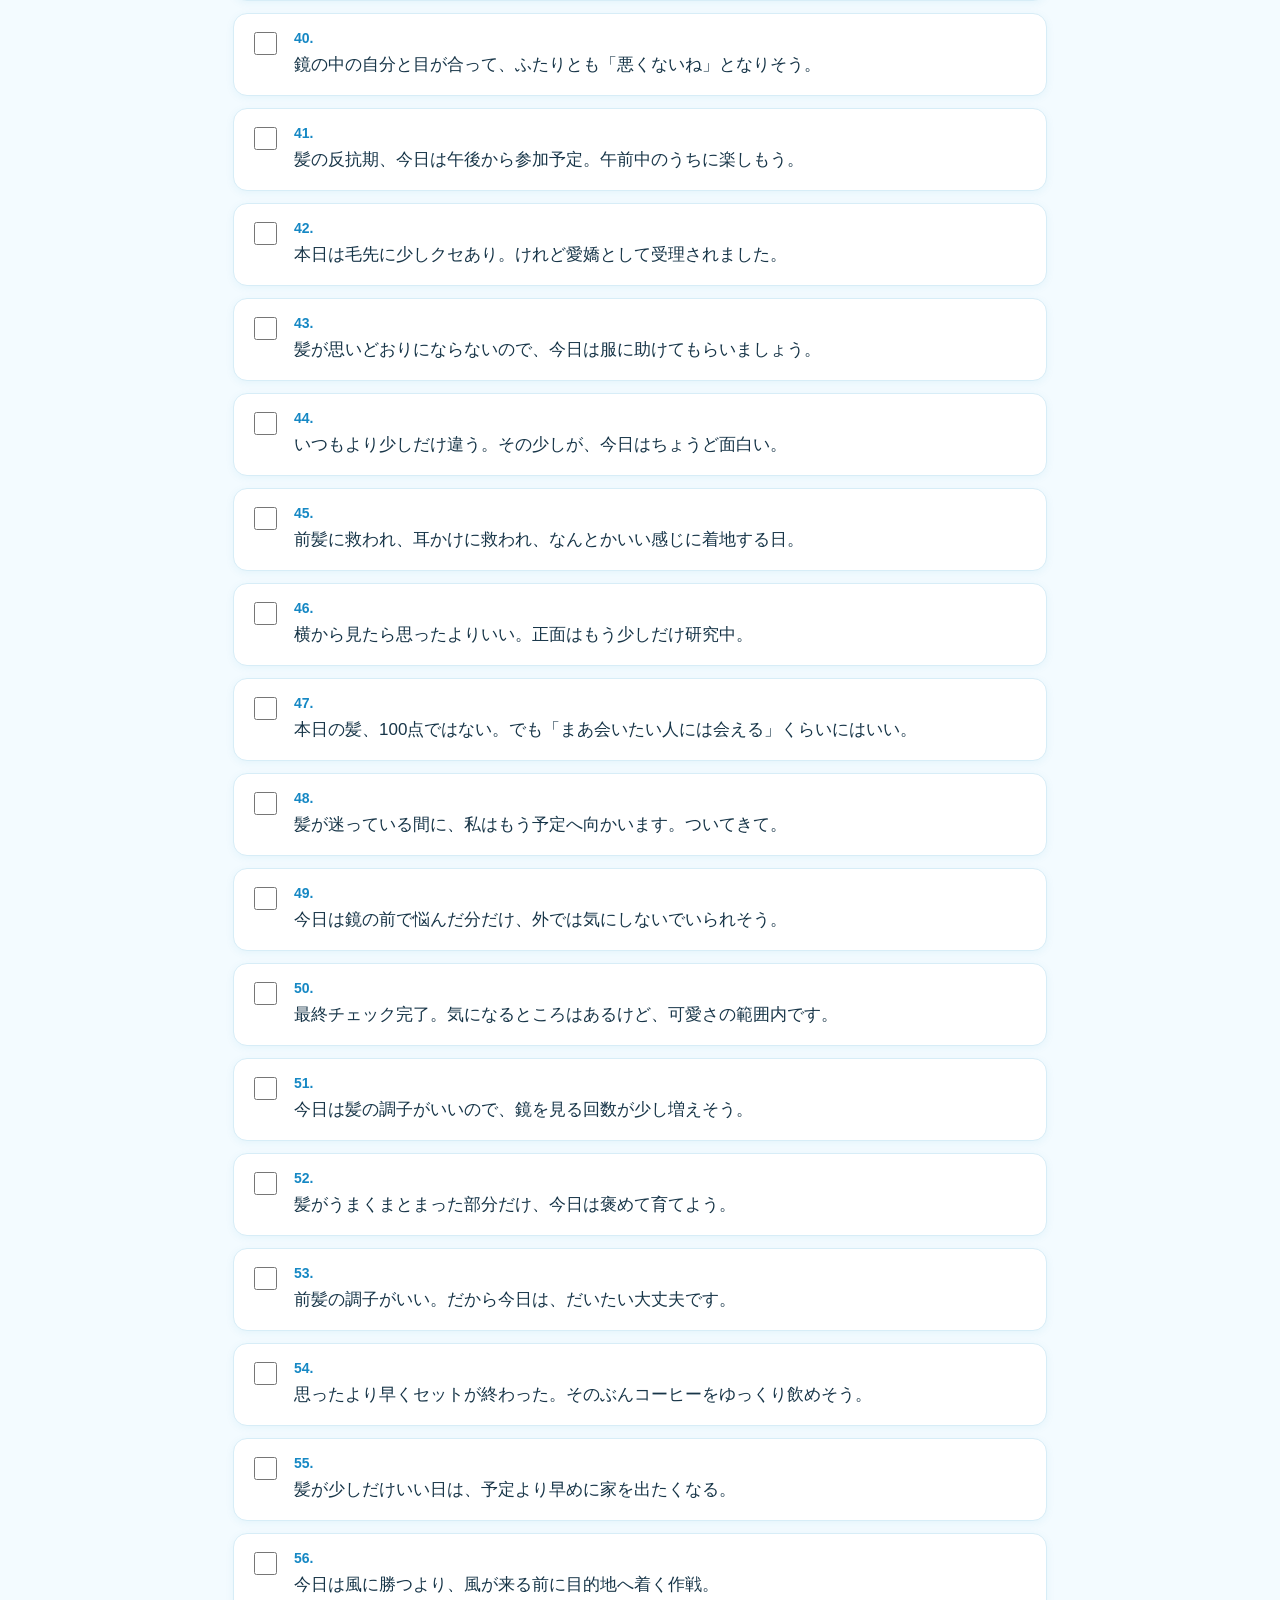
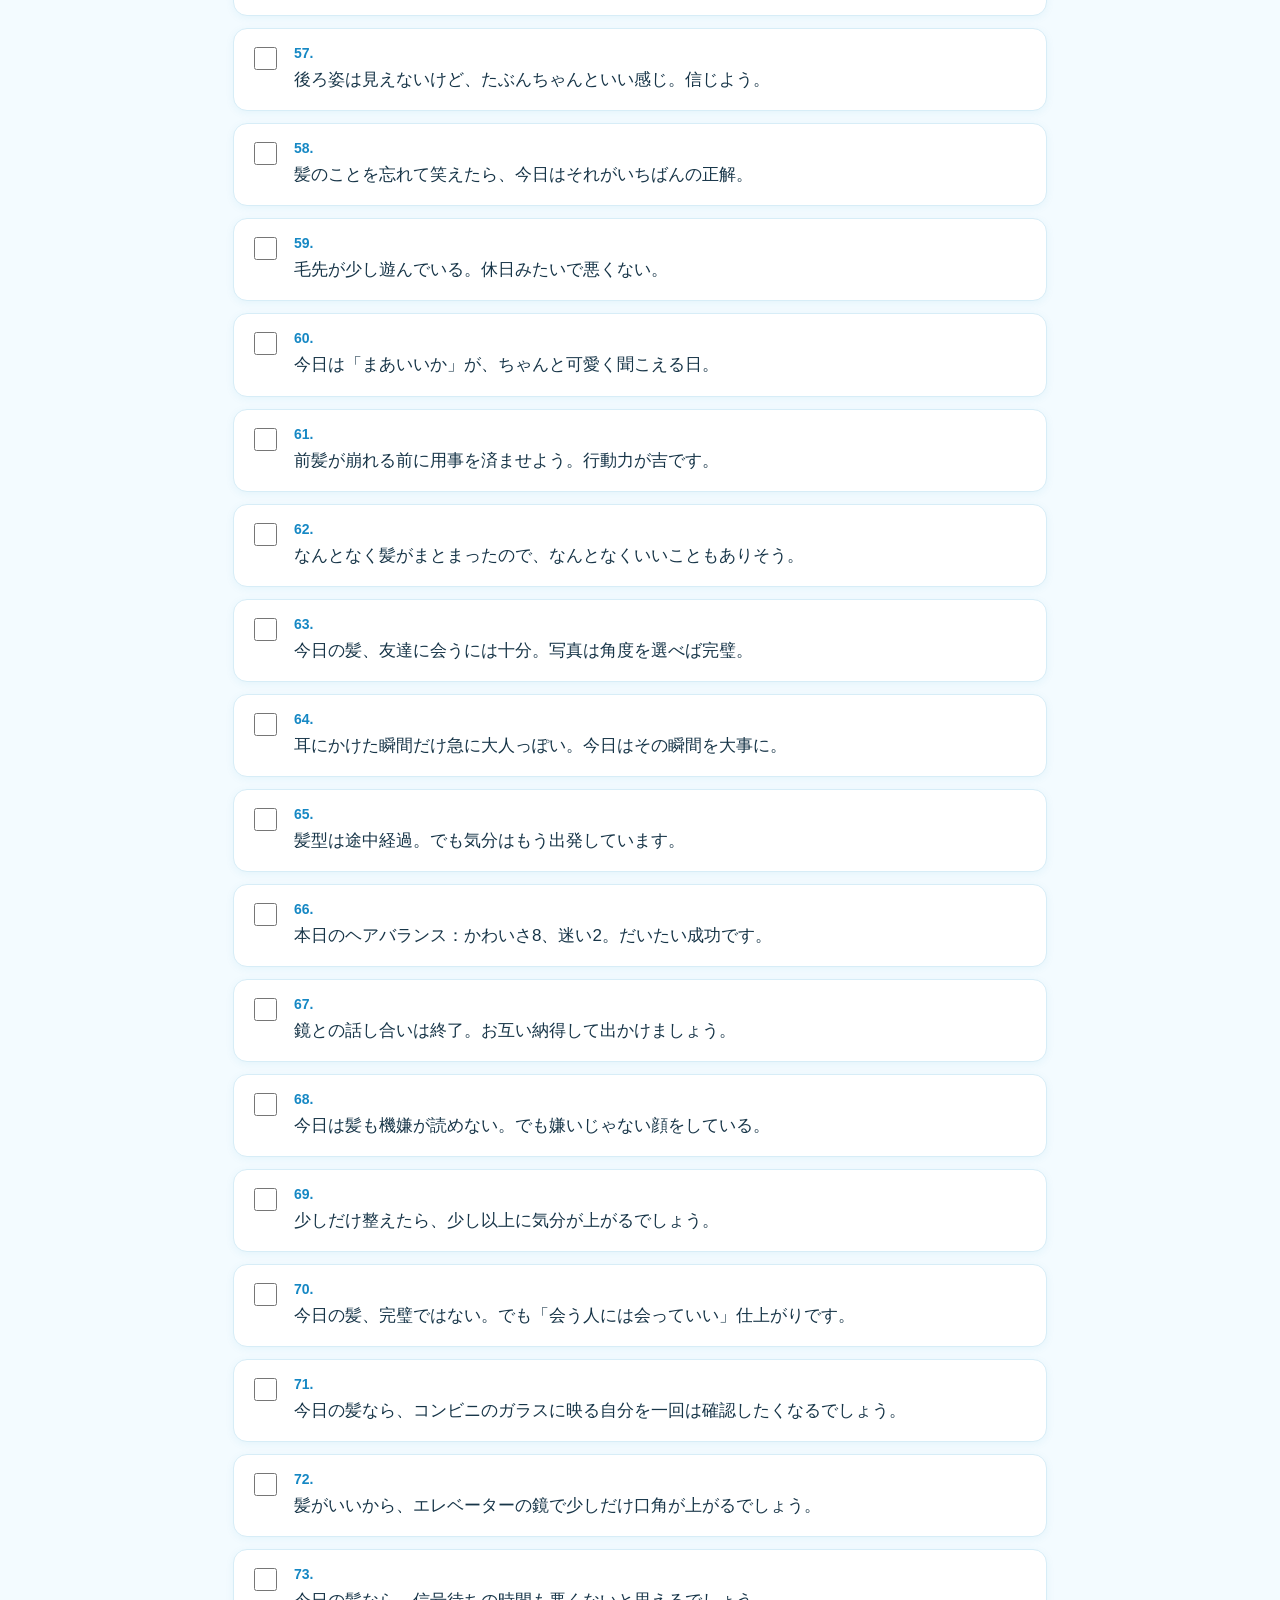
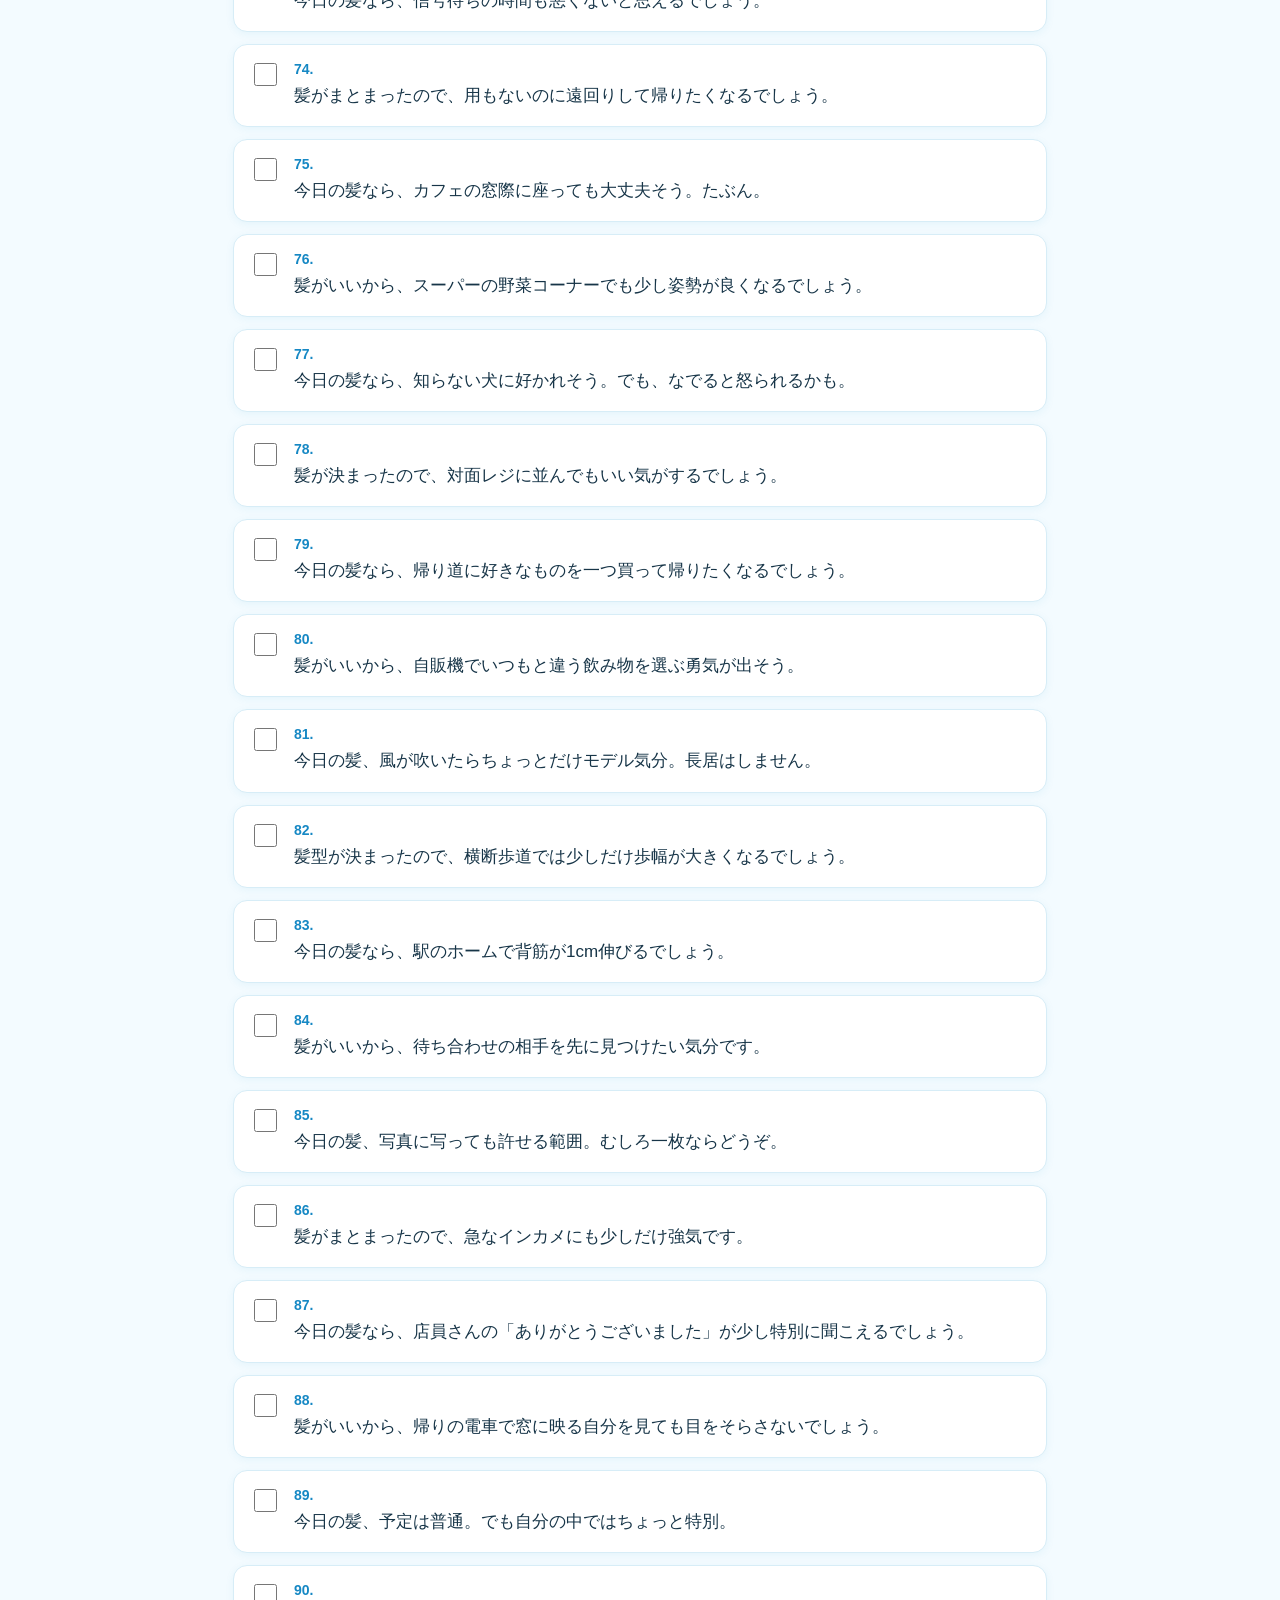
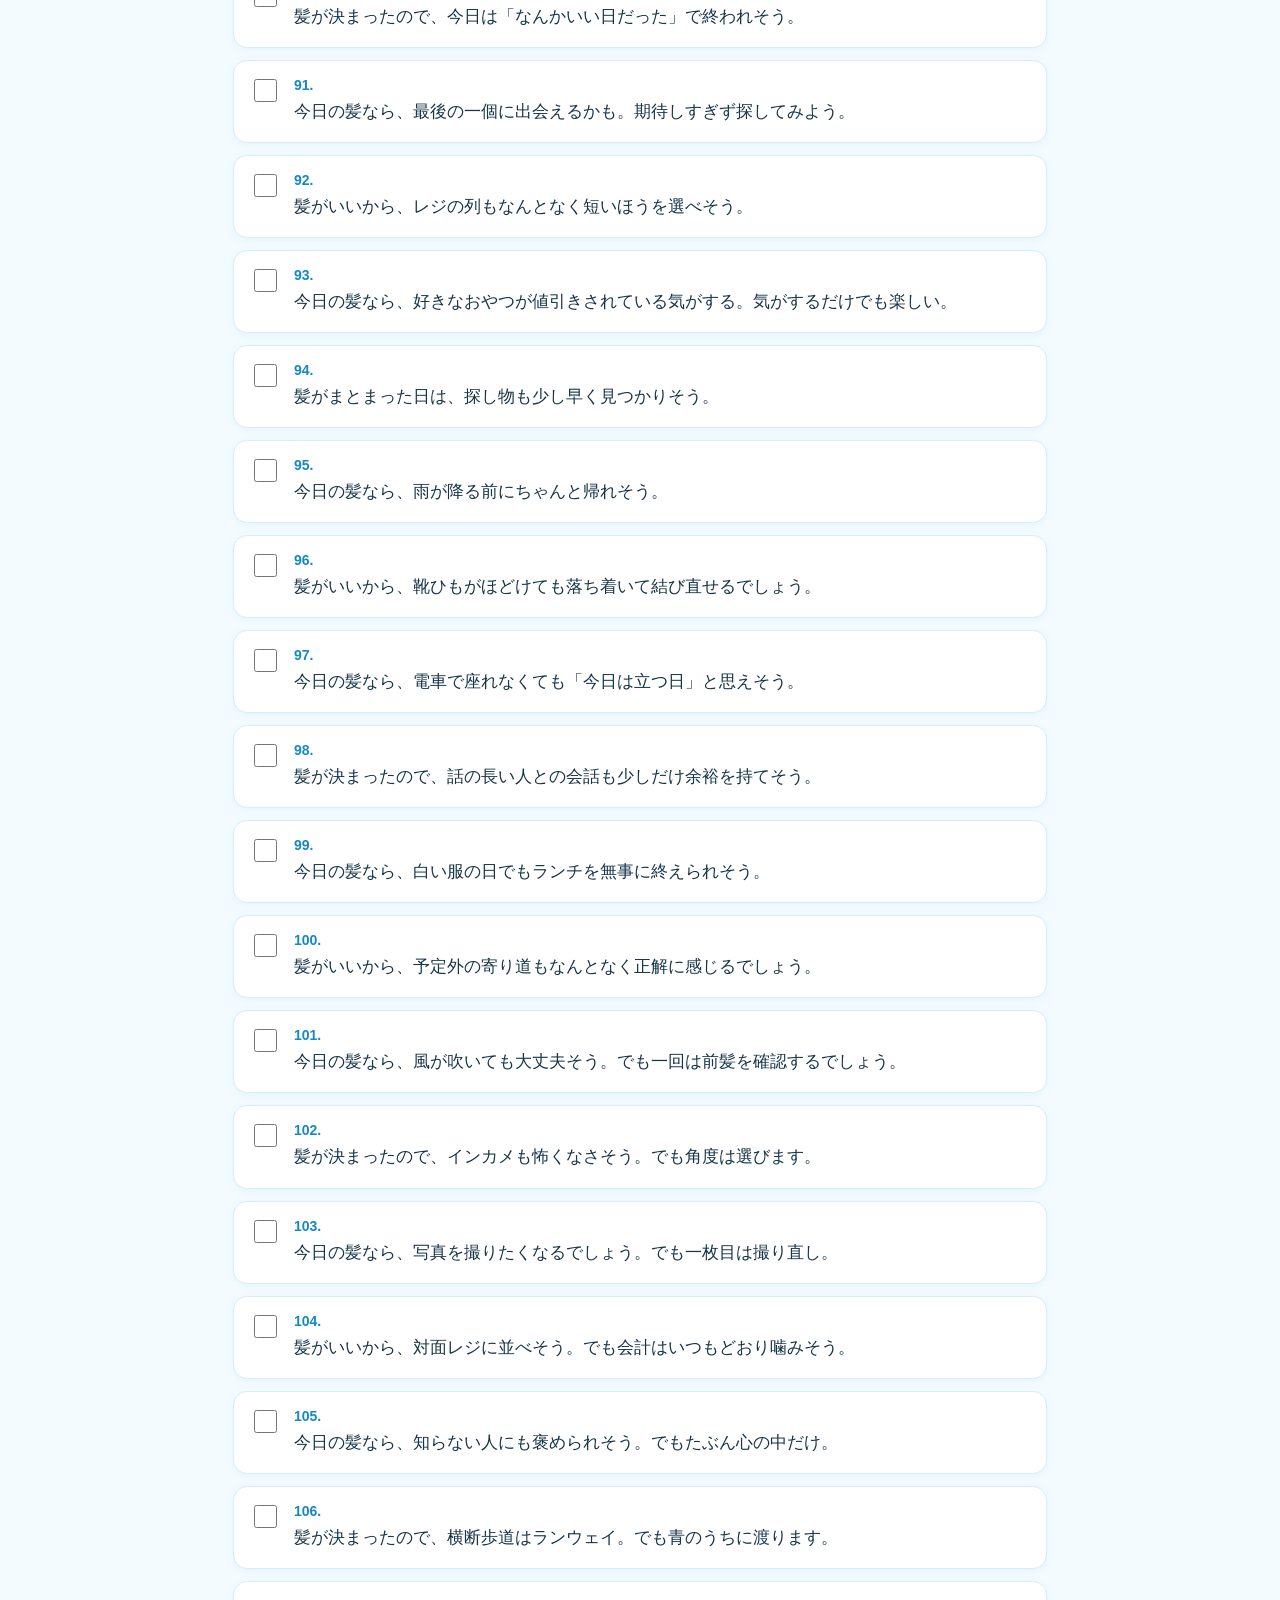
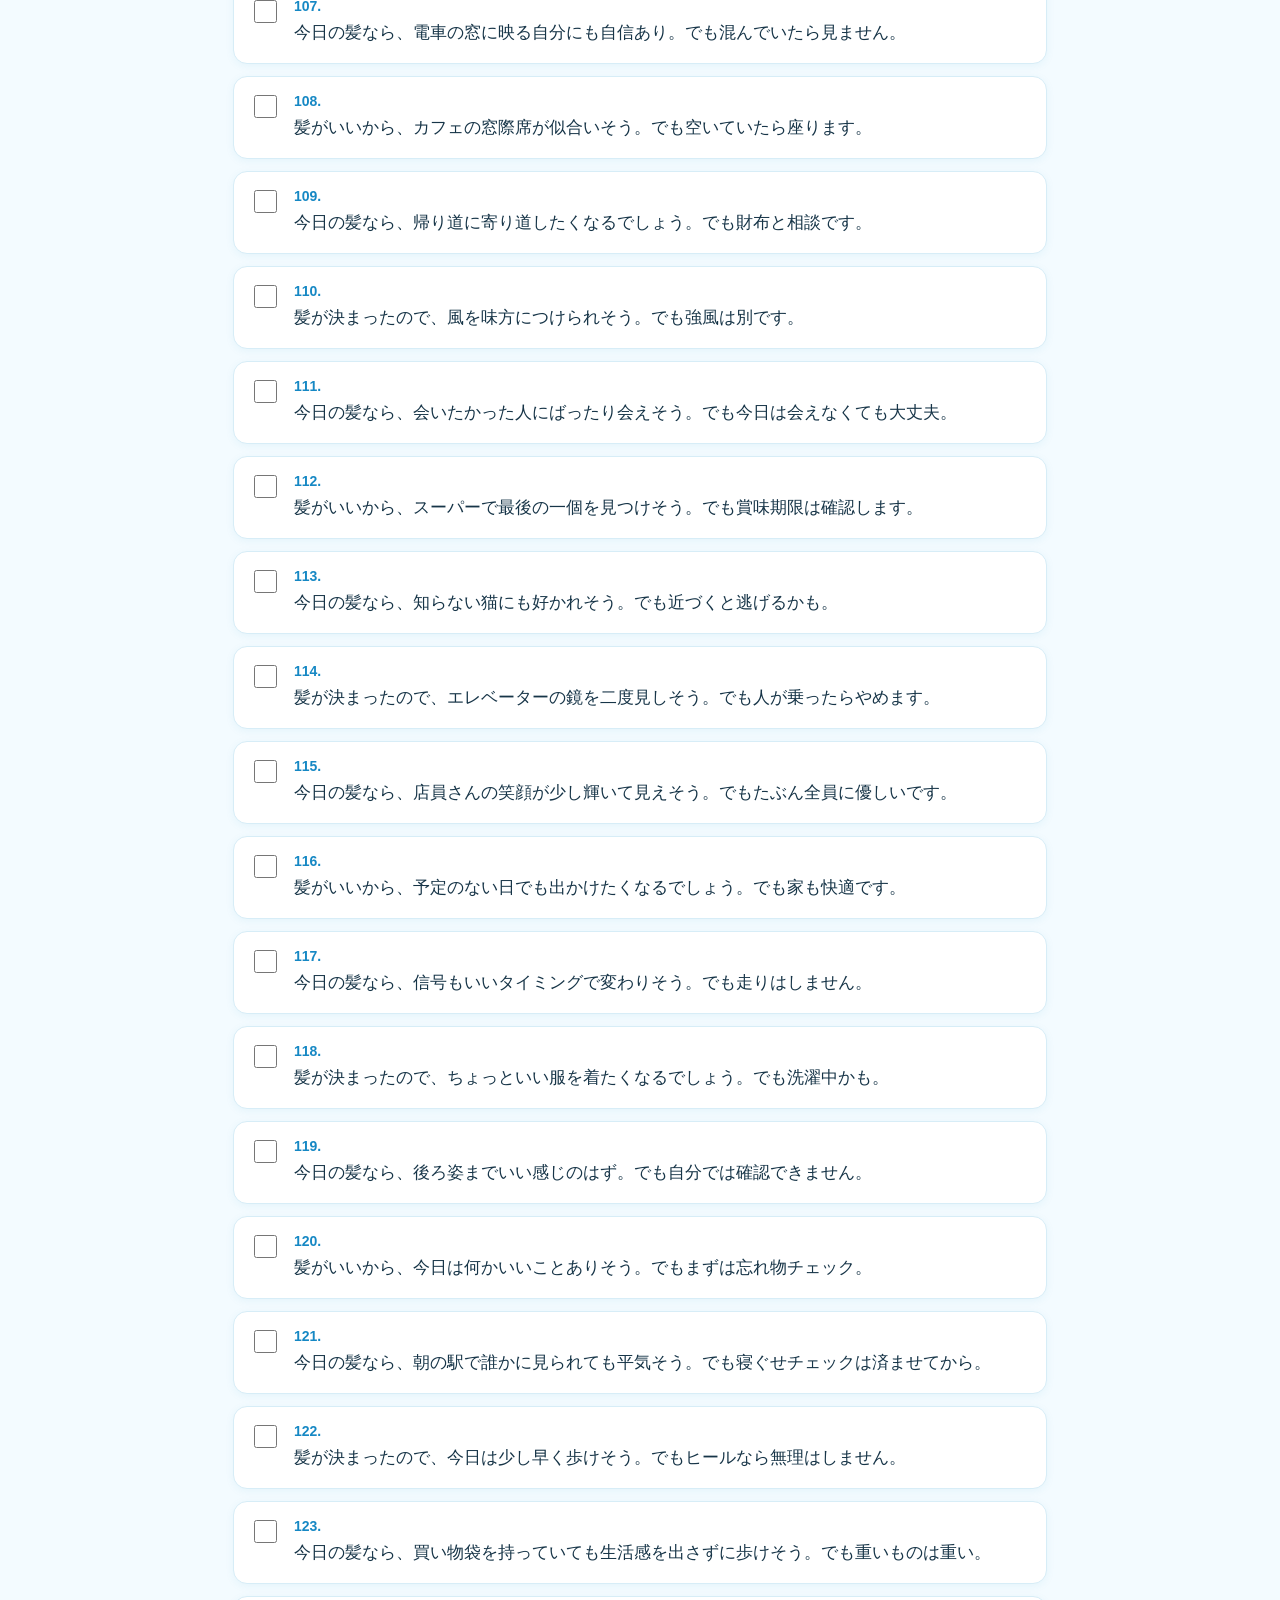
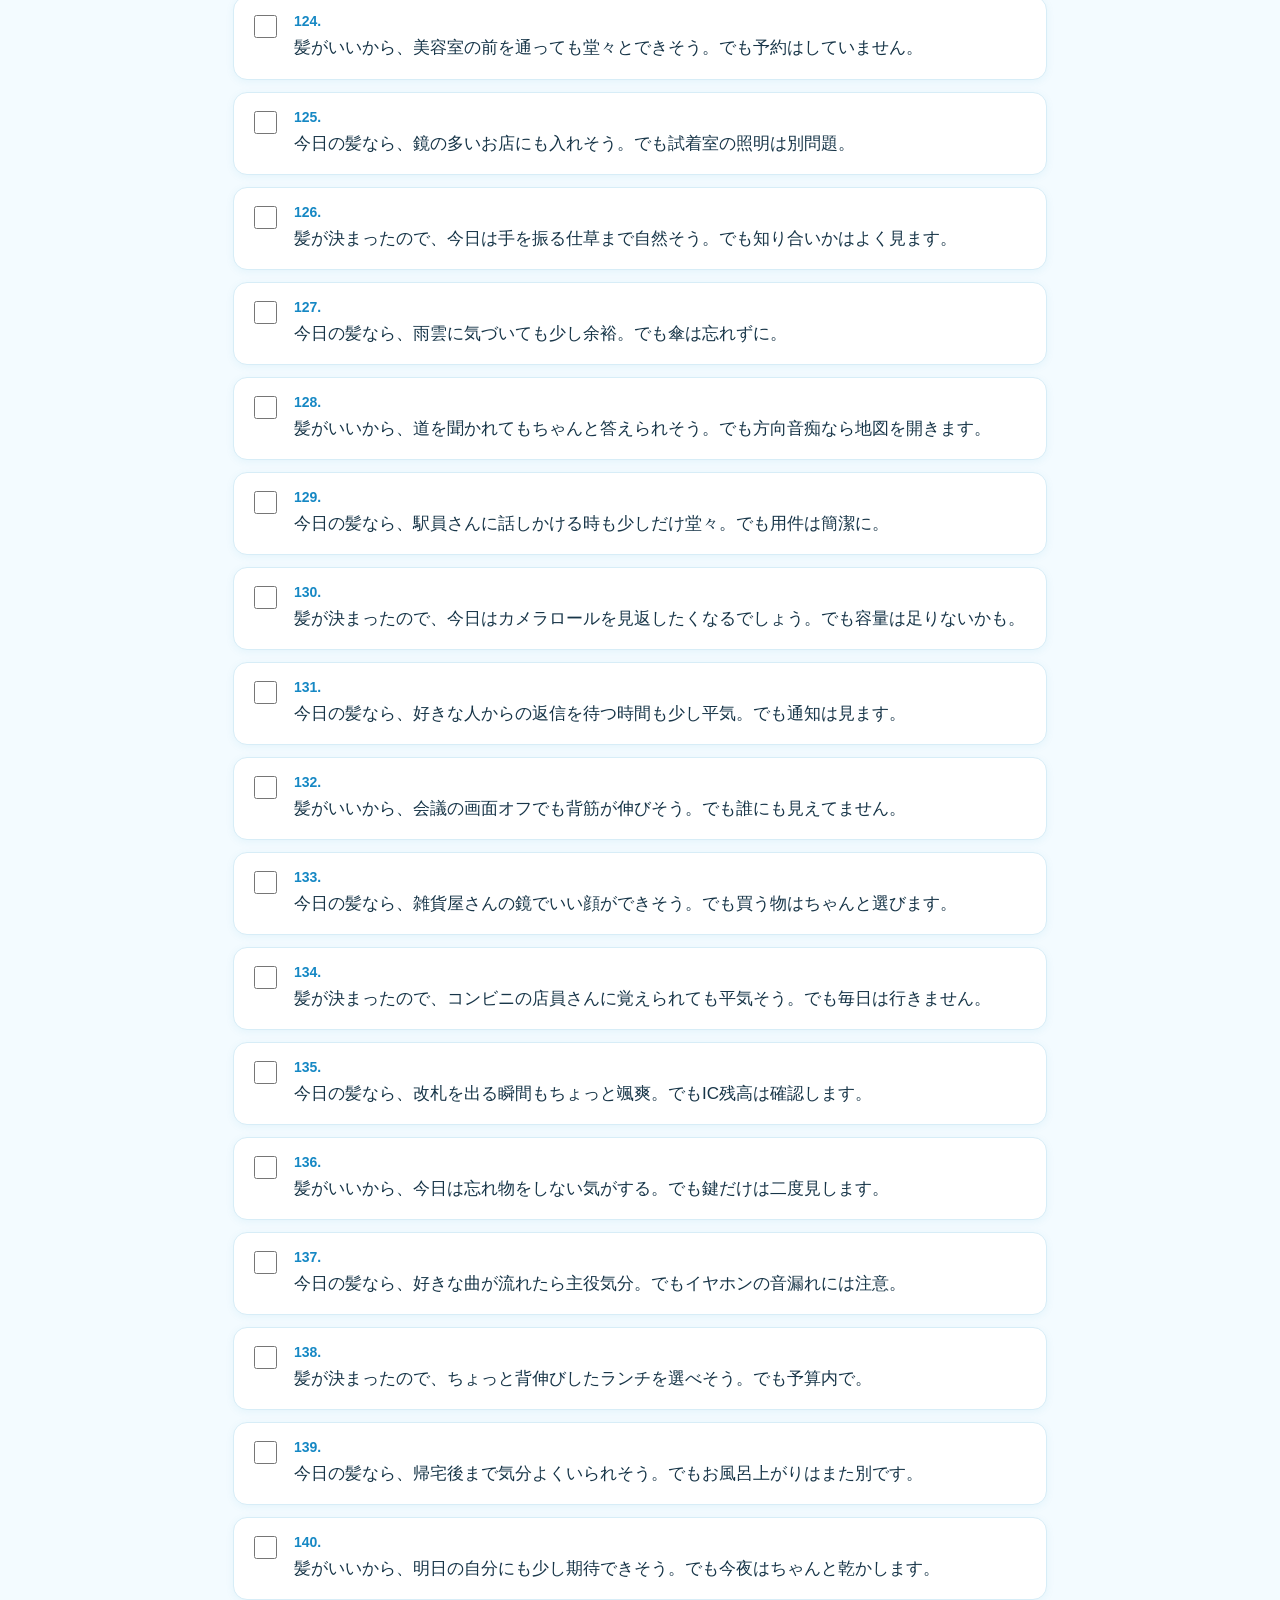
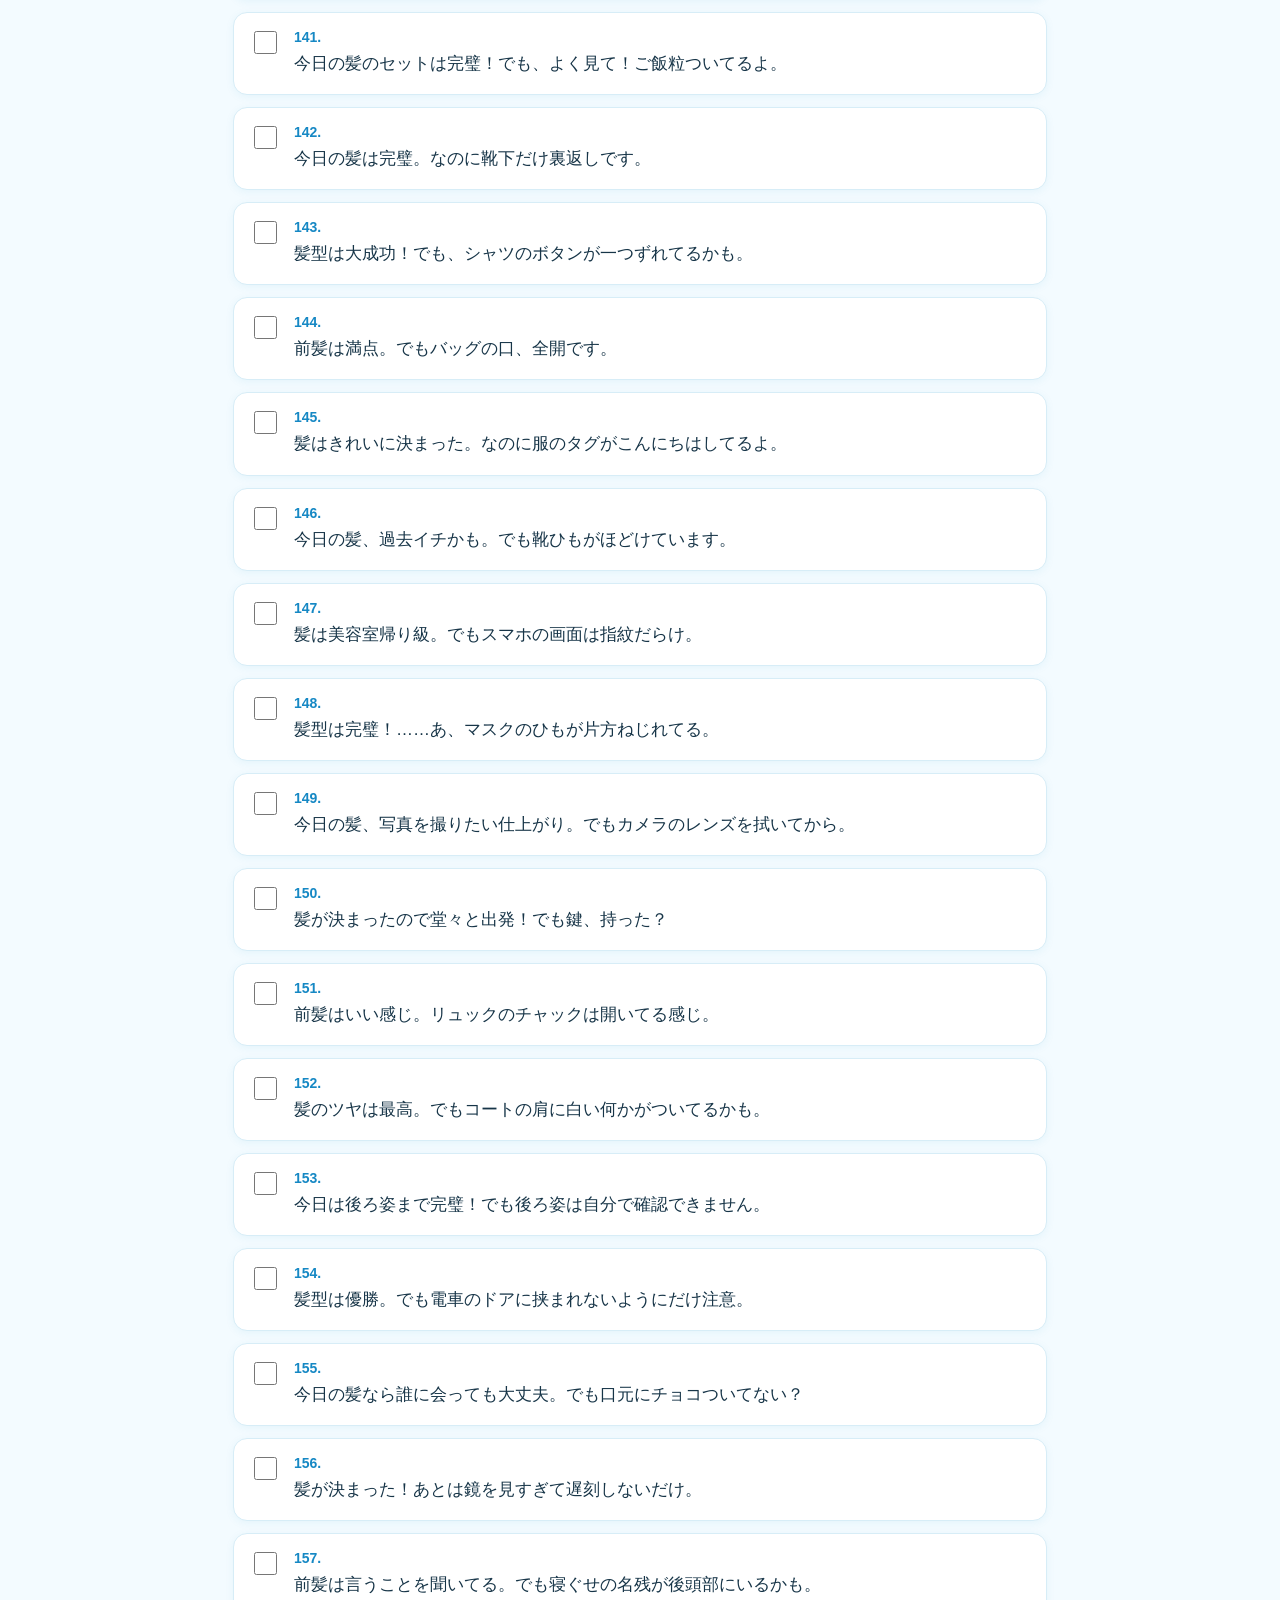
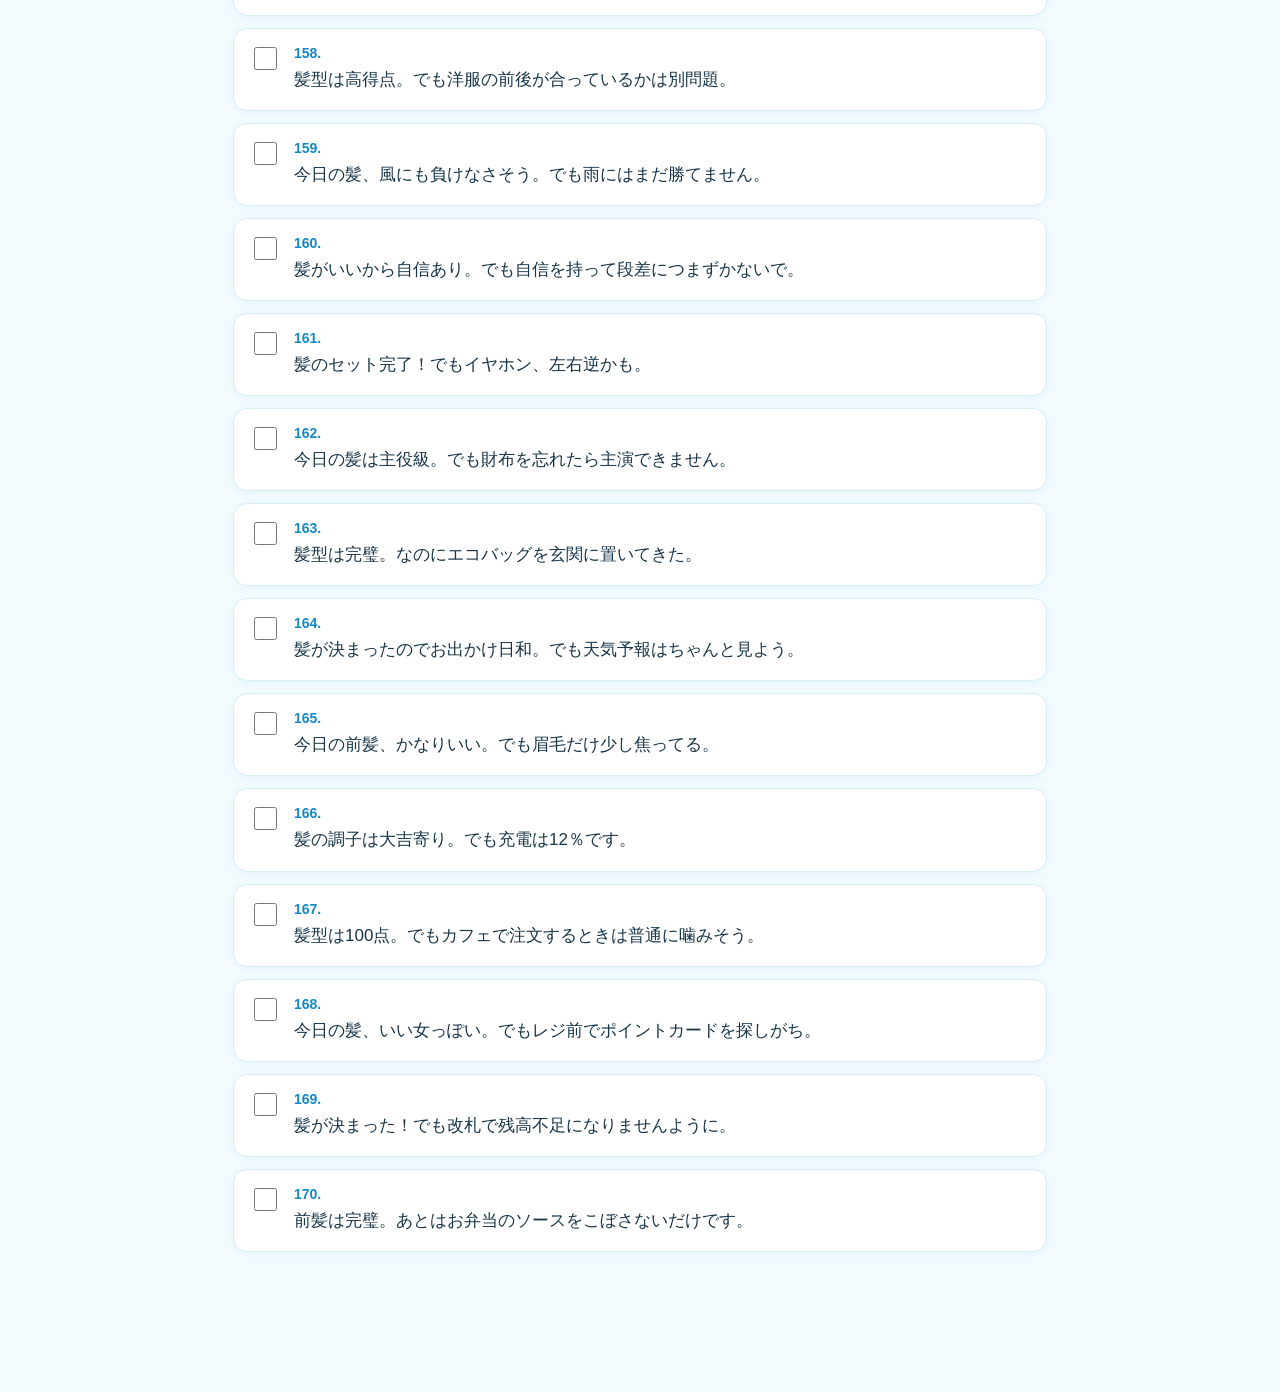
==== commit e4ef7ada: "中吉によく見てオチの候補を追加" ====
--- a/chukichi-check.html
+++ b/chukichi-check.html
@@ -1,4 +1,4 @@
 <!doctype html><html lang="ja"><head><meta charset="utf-8"><meta name="viewport" content="width=device-width,initial-scale=1"><title>中吉・追加文章チェック</title><style>
-:root{--blue:#36aeea;--ink:#173548}*{box-sizing:border-box}body{margin:0;background:#f3fbff;color:var(--ink);font-family:-apple-system,BlinkMacSystemFont,"Hiragino Sans","Yu Gothic",sans-serif}main{max-width:850px;margin:auto;padding:34px 18px 70px}h1{font-size:28px;margin:0 0 8px;color:#1688c4}p{line-height:1.7}.note,.copybox{background:#fff;border:2px solid #bdeaff;border-radius:16px;padding:15px 18px;margin:18px 0 24px}.copybox{position:sticky;top:10px;z-index:2;box-shadow:0 4px 16px #1688c420}.copybox strong{display:block;margin-bottom:8px}.copybox textarea{width:100%;min-height:106px;border:1px solid #a8dff5;border-radius:10px;padding:10px;font:15px/1.5 inherit;resize:vertical}.actions{display:flex;gap:9px;margin-top:10px;align-items:center}.actions button{border:0;border-radius:10px;background:var(--blue);color:white;padding:9px 14px;font-weight:800;font-size:15px}.actions span{font-size:14px}.list{display:grid;gap:12px}.item{display:flex;gap:14px;align-items:flex-start;background:#fff;border:1px solid #d7edf7;border-radius:14px;padding:16px;box-shadow:0 2px 8px #1688c410}.item:has(input:checked){border-color:var(--blue);background:#eefaff}.item input{accent-color:var(--blue);width:23px;height:23px;margin-top:2px;flex:none}.num{font-weight:800;color:#1688c4;font-size:14px;display:block;margin-bottom:5px}.text{font-size:17px;line-height:1.65}.bar{position:sticky;bottom:12px;background:#173548;color:white;border-radius:20px;padding:13px 17px;margin-top:23px;box-shadow:0 5px 18px #17354844}.bar button{float:right;border:0;border-radius:12px;background:#fff;color:#173548;padding:7px 11px;font-weight:700}@media(max-width:500px){main{padding:24px 13px 60px}h1{font-size:24px}.text{font-size:16px}}</style></head><body><main><h1>中吉・追加文章 130個</h1><p>中吉は「完璧じゃないけど、ちゃんといい感じ」の温度感。採用したいものにチェックを入れてね。</p><div class="note">71〜100は日常のあるある、101〜140は「ちょっと調子に乗る→最後にオチ」の中吉らしいパターンです。</div><section class="copybox"><strong>選んだ文章をコピー</strong><textarea id="copied" readonly placeholder="チェックを入れると、ここに選んだ文章が並びます"></textarea><div class="actions"><button id="copy">文章をコピー</button><span id="copyStatus"></span></div></section><section class="list" id="list"></section><div class="bar"><span id="count">0個チェック済み</span><button id="clear">チェックを外す</button></div></main><script>
-const texts=["前髪は決まった。毛先はこれから話し合いましょう。","今日の髪、全部は言うことを聞かない。でも大事なところは大丈夫そう。","鏡の前では85点。外に出たらたぶん90点。","片方の耳にかけたら、急に話がまとまりそう。","今日は髪も私も、ほどほどにごきげん。","ちょっとだけハネてる。でもそこまで気になるほどじゃない。","前髪がいいので、毛先の自由は見なかったことにしよう。","今日の髪、近くで見ると努力が見える。遠くから見るとかなりいい。","予定外の風が吹いても、直せば戻れるくらいの余裕あり。","髪が決まりきらない日は、耳かけという最終手段があります。","本日の髪、協力的ではある。全面協力ではない。","今日の分け目、いつもと違うけどそれも新鮮。","髪の調子は中吉。でも気分は大吉寄り。","鏡を見たら「まあ、いいんじゃない？」が出る日。","毛先は少し迷ってる。私はもう出かける。","髪がうまくいかない部分もあるけど、全体会議では可決されました。","今日は前髪が主役。毛先は助演です。","直すほど迷いそう。今日はこのあたりで完成にしよう。","髪がほどほどに決まると、気分もほどほどに上向き。","ちょっと惜しい。でもその惜しさ、案外かわいい。","本日のヘア予報：午前は安定。午後は風と相談してください。","髪型速報：前髪は平和です。毛先には少し自由時間を与えています。","お知らせ：本日は「完璧」を目指さず、「いい感じ」で通常運転です。","髪の定期便り：右側は順調です。左側もそのうち追いつくでしょう。","本日の議事録：前髪は可決。毛先は保留。でも全体としては問題なし。","天気予報では風。こちらでは耳かけ。準備はできています。","髪のコンディション、中吉。ひとつ結びにすると急に大吉寄り。","今日はサイドの毛が元気。顔まわりだけ少し主張があります。","前髪は働いている。毛先も、たぶん見えないところで頑張っている。","鏡の中の自分と目が合って、ふたりとも「悪くないね」となりそう。","髪の反抗期、今日は午後から参加予定。午前中のうちに楽しもう。","本日は毛先に少しクセあり。けれど愛嬌として受理されました。","髪が思いどおりにならないので、今日は服に助けてもらいましょう。","いつもより少しだけ違う。その少しが、今日はちょうど面白い。","前髪に救われ、耳かけに救われ、なんとかいい感じに着地する日。","横から見たら思ったよりいい。正面はもう少しだけ研究中。","本日の髪、100点ではない。でも「まあ会いたい人には会える」くらいにはいい。","髪が迷っている間に、私はもう予定へ向かいます。ついてきて。","今日は鏡の前で悩んだ分だけ、外では気にしないでいられそう。","最終チェック完了。気になるところはあるけど、可愛さの範囲内です。","今日は髪の調子がいいので、鏡を見る回数が少し増えそう。","髪がうまくまとまった部分だけ、今日は褒めて育てよう。","前髪の調子がいい。だから今日は、だいたい大丈夫です。","思ったより早くセットが終わった。そのぶんコーヒーをゆっくり飲めそう。","髪が少しだけいい日は、予定より早めに家を出たくなる。","今日は風に勝つより、風が来る前に目的地へ着く作戦。","後ろ姿は見えないけど、たぶんちゃんといい感じ。信じよう。","髪のことを忘れて笑えたら、今日はそれがいちばんの正解。","毛先が少し遊んでいる。休日みたいで悪くない。","今日は「まあいいか」が、ちゃんと可愛く聞こえる日。","前髪が崩れる前に用事を済ませよう。行動力が吉です。","なんとなく髪がまとまったので、なんとなくいいこともありそう。","今日の髪、友達に会うには十分。写真は角度を選べば完璧。","耳にかけた瞬間だけ急に大人っぽい。今日はその瞬間を大事に。","髪型は途中経過。でも気分はもう出発しています。","本日のヘアバランス：かわいさ8、迷い2。だいたい成功です。","鏡との話し合いは終了。お互い納得して出かけましょう。","今日は髪も機嫌が読めない。でも嫌いじゃない顔をしている。","少しだけ整えたら、少し以上に気分が上がるでしょう。","今日の髪、完璧ではない。でも「会う人には会っていい」仕上がりです。","今日の髪なら、コンビニのガラスに映る自分を一回は確認したくなるでしょう。","髪がいいから、エレベーターの鏡で少しだけ口角が上がるでしょう。","今日の髪なら、信号待ちの時間も悪くないと思えるでしょう。","髪がまとまったので、用もないのに遠回りして帰りたくなるでしょう。","今日の髪なら、カフェの窓際に座っても大丈夫そう。たぶん。","髪がいいから、スーパーの野菜コーナーでも少し姿勢が良くなるでしょう。","今日の髪なら、知らない犬に好かれそう。でも、なでると怒られるかも。","髪が決まったので、対面レジに並んでもいい気がするでしょう。","今日の髪なら、帰り道に好きなものを一つ買って帰りたくなるでしょう。","髪がいいから、自販機でいつもと違う飲み物を選ぶ勇気が出そう。","今日の髪、風が吹いたらちょっとだけモデル気分。長居はしません。","髪型が決まったので、横断歩道では少しだけ歩幅が大きくなるでしょう。","今日の髪なら、駅のホームで背筋が1cm伸びるでしょう。","髪がいいから、待ち合わせの相手を先に見つけたい気分です。","今日の髪、写真に写っても許せる範囲。むしろ一枚ならどうぞ。","髪がまとまったので、急なインカメにも少しだけ強気です。","今日の髪なら、店員さんの「ありがとうございました」が少し特別に聞こえるでしょう。","髪がいいから、帰りの電車で窓に映る自分を見ても目をそらさないでしょう。","今日の髪、予定は普通。でも自分の中ではちょっと特別。","髪が決まったので、今日は「なんかいい日だった」で終われそう。","今日の髪なら、最後の一個に出会えるかも。期待しすぎず探してみよう。","髪がいいから、レジの列もなんとなく短いほうを選べそう。","今日の髪なら、好きなおやつが値引きされている気がする。気がするだけでも楽しい。","髪がまとまった日は、探し物も少し早く見つかりそう。","今日の髪なら、雨が降る前にちゃんと帰れそう。","髪がいいから、靴ひもがほどけても落ち着いて結び直せるでしょう。","今日の髪なら、電車で座れなくても「今日は立つ日」と思えそう。","髪が決まったので、話の長い人との会話も少しだけ余裕を持てそう。","今日の髪なら、白い服の日でもランチを無事に終えられそう。","髪がいいから、予定外の寄り道もなんとなく正解に感じるでしょう。","今日の髪なら、風が吹いても大丈夫そう。でも一回は前髪を確認するでしょう。","髪が決まったので、インカメも怖くなさそう。でも角度は選びます。","今日の髪なら、写真を撮りたくなるでしょう。でも一枚目は撮り直し。","髪がいいから、対面レジに並べそう。でも会計はいつもどおり噛みそう。","今日の髪なら、知らない人にも褒められそう。でもたぶん心の中だけ。","髪が決まったので、横断歩道はランウェイ。でも青のうちに渡ります。","今日の髪なら、電車の窓に映る自分にも自信あり。でも混んでいたら見ません。","髪がいいから、カフェの窓際席が似合いそう。でも空いていたら座ります。","今日の髪なら、帰り道に寄り道したくなるでしょう。でも財布と相談です。","髪が決まったので、風を味方につけられそう。でも強風は別です。","今日の髪なら、会いたかった人にばったり会えそう。でも今日は会えなくても大丈夫。","髪がいいから、スーパーで最後の一個を見つけそう。でも賞味期限は確認します。","今日の髪なら、知らない猫にも好かれそう。でも近づくと逃げるかも。","髪が決まったので、エレベーターの鏡を二度見しそう。でも人が乗ったらやめます。","今日の髪なら、店員さんの笑顔が少し輝いて見えそう。でもたぶん全員に優しいです。","髪がいいから、予定のない日でも出かけたくなるでしょう。でも家も快適です。","今日の髪なら、信号もいいタイミングで変わりそう。でも走りはしません。","髪が決まったので、ちょっといい服を着たくなるでしょう。でも洗濯中かも。","今日の髪なら、後ろ姿までいい感じのはず。でも自分では確認できません。","髪がいいから、今日は何かいいことありそう。でもまずは忘れ物チェック。","今日の髪なら、朝の駅で誰かに見られても平気そう。でも寝ぐせチェックは済ませてから。","髪が決まったので、今日は少し早く歩けそう。でもヒールなら無理はしません。","今日の髪なら、買い物袋を持っていても生活感を出さずに歩けそう。でも重いものは重い。","髪がいいから、美容室の前を通っても堂々とできそう。でも予約はしていません。","今日の髪なら、鏡の多いお店にも入れそう。でも試着室の照明は別問題。","髪が決まったので、今日は手を振る仕草まで自然そう。でも知り合いかはよく見ます。","今日の髪なら、雨雲に気づいても少し余裕。でも傘は忘れずに。","髪がいいから、道を聞かれてもちゃんと答えられそう。でも方向音痴なら地図を開きます。","今日の髪なら、駅員さんに話しかける時も少しだけ堂々。でも用件は簡潔に。","髪が決まったので、今日はカメラロールを見返したくなるでしょう。でも容量は足りないかも。","今日の髪なら、好きな人からの返信を待つ時間も少し平気。でも通知は見ます。","髪がいいから、会議の画面オフでも背筋が伸びそう。でも誰にも見えてません。","今日の髪なら、雑貨屋さんの鏡でいい顔ができそう。でも買う物はちゃんと選びます。","髪が決まったので、コンビニの店員さんに覚えられても平気そう。でも毎日は行きません。","今日の髪なら、改札を出る瞬間もちょっと颯爽。でもIC残高は確認します。","髪がいいから、今日は忘れ物をしない気がする。でも鍵だけは二度見します。","今日の髪なら、好きな曲が流れたら主役気分。でもイヤホンの音漏れには注意。","髪が決まったので、ちょっと背伸びしたランチを選べそう。でも予算内で。","今日の髪なら、帰宅後まで気分よくいられそう。でもお風呂上がりはまた別です。","髪がいいから、明日の自分にも少し期待できそう。でも今夜はちゃんと乾かします。"],key='chukichi-checks-v1';let saved=new Set(JSON.parse(localStorage.getItem(key)||'[]'));const list=document.querySelector('#list'),count=document.querySelector('#count'),copied=document.querySelector('#copied'),status=document.querySelector('#copyStatus');function update(){const a=[...document.querySelectorAll('input:checked')].map(x=>+x.value);saved=new Set(a);localStorage.setItem(key,JSON.stringify(a));count.textContent=a.length+'個チェック済み';copied.value=a.map(n=>n+'. '+texts[n-11]).join('\n')}texts.forEach((t,i)=>{const n=i+11,l=document.createElement('label');l.className='item';l.innerHTML='<input type="checkbox" value="'+n+'" '+(saved.has(n)?'checked':'')+'><span><span class="num">'+n+'.</span><span class="text"></span></span>';l.querySelector('.text').textContent=t;l.querySelector('input').onchange=update;list.append(l)});document.querySelector('#clear').onclick=()=>{document.querySelectorAll('input').forEach(x=>x.checked=false);update()};document.querySelector('#copy').onclick=async()=>{if(!copied.value){status.textContent='先に文章をチェックしてね';return}try{await navigator.clipboard.writeText(copied.value);status.textContent='コピーしました！'}catch{copied.focus();copied.select();status.textContent='文章を選択したよ。⌘Cでコピーしてね'}setTimeout(()=>status.textContent='',2400)};update();
+:root{--blue:#36aeea;--ink:#173548}*{box-sizing:border-box}body{margin:0;background:#f3fbff;color:var(--ink);font-family:-apple-system,BlinkMacSystemFont,"Hiragino Sans","Yu Gothic",sans-serif}main{max-width:850px;margin:auto;padding:34px 18px 70px}h1{font-size:28px;margin:0 0 8px;color:#1688c4}p{line-height:1.7}.note,.copybox{background:#fff;border:2px solid #bdeaff;border-radius:16px;padding:15px 18px;margin:18px 0 24px}.copybox{position:sticky;top:10px;z-index:2;box-shadow:0 4px 16px #1688c420}.copybox strong{display:block;margin-bottom:8px}.copybox textarea{width:100%;min-height:106px;border:1px solid #a8dff5;border-radius:10px;padding:10px;font:15px/1.5 inherit;resize:vertical}.actions{display:flex;gap:9px;margin-top:10px;align-items:center}.actions button{border:0;border-radius:10px;background:var(--blue);color:white;padding:9px 14px;font-weight:800;font-size:15px}.actions span{font-size:14px}.list{display:grid;gap:12px}.item{display:flex;gap:14px;align-items:flex-start;background:#fff;border:1px solid #d7edf7;border-radius:14px;padding:16px;box-shadow:0 2px 8px #1688c410}.item:has(input:checked){border-color:var(--blue);background:#eefaff}.item input{accent-color:var(--blue);width:23px;height:23px;margin-top:2px;flex:none}.num{font-weight:800;color:#1688c4;font-size:14px;display:block;margin-bottom:5px}.text{font-size:17px;line-height:1.65}.bar{position:sticky;bottom:12px;background:#173548;color:white;border-radius:20px;padding:13px 17px;margin-top:23px;box-shadow:0 5px 18px #17354844}.bar button{float:right;border:0;border-radius:12px;background:#fff;color:#173548;padding:7px 11px;font-weight:700}@media(max-width:500px){main{padding:24px 13px 60px}h1{font-size:24px}.text{font-size:16px}}</style></head><body><main><h1>中吉・追加文章 160個</h1><p>中吉は「完璧じゃないけど、ちゃんといい感じ」の温度感。採用したいものにチェックを入れてね。</p><div class="note">71〜100は日常あるある、101〜140は調子に乗るオチ、141〜170は「よく見て！」のおしいオチです。</div><section class="copybox"><strong>選んだ文章をコピー</strong><textarea id="copied" readonly placeholder="チェックを入れると、ここに選んだ文章が並びます"></textarea><div class="actions"><button id="copy">文章をコピー</button><span id="copyStatus"></span></div></section><section class="list" id="list"></section><div class="bar"><span id="count">0個チェック済み</span><button id="clear">チェックを外す</button></div></main><script>
+const texts=["前髪は決まった。毛先はこれから話し合いましょう。","今日の髪、全部は言うことを聞かない。でも大事なところは大丈夫そう。","鏡の前では85点。外に出たらたぶん90点。","片方の耳にかけたら、急に話がまとまりそう。","今日は髪も私も、ほどほどにごきげん。","ちょっとだけハネてる。でもそこまで気になるほどじゃない。","前髪がいいので、毛先の自由は見なかったことにしよう。","今日の髪、近くで見ると努力が見える。遠くから見るとかなりいい。","予定外の風が吹いても、直せば戻れるくらいの余裕あり。","髪が決まりきらない日は、耳かけという最終手段があります。","本日の髪、協力的ではある。全面協力ではない。","今日の分け目、いつもと違うけどそれも新鮮。","髪の調子は中吉。でも気分は大吉寄り。","鏡を見たら「まあ、いいんじゃない？」が出る日。","毛先は少し迷ってる。私はもう出かける。","髪がうまくいかない部分もあるけど、全体会議では可決されました。","今日は前髪が主役。毛先は助演です。","直すほど迷いそう。今日はこのあたりで完成にしよう。","髪がほどほどに決まると、気分もほどほどに上向き。","ちょっと惜しい。でもその惜しさ、案外かわいい。","本日のヘア予報：午前は安定。午後は風と相談してください。","髪型速報：前髪は平和です。毛先には少し自由時間を与えています。","お知らせ：本日は「完璧」を目指さず、「いい感じ」で通常運転です。","髪の定期便り：右側は順調です。左側もそのうち追いつくでしょう。","本日の議事録：前髪は可決。毛先は保留。でも全体としては問題なし。","天気予報では風。こちらでは耳かけ。準備はできています。","髪のコンディション、中吉。ひとつ結びにすると急に大吉寄り。","今日はサイドの毛が元気。顔まわりだけ少し主張があります。","前髪は働いている。毛先も、たぶん見えないところで頑張っている。","鏡の中の自分と目が合って、ふたりとも「悪くないね」となりそう。","髪の反抗期、今日は午後から参加予定。午前中のうちに楽しもう。","本日は毛先に少しクセあり。けれど愛嬌として受理されました。","髪が思いどおりにならないので、今日は服に助けてもらいましょう。","いつもより少しだけ違う。その少しが、今日はちょうど面白い。","前髪に救われ、耳かけに救われ、なんとかいい感じに着地する日。","横から見たら思ったよりいい。正面はもう少しだけ研究中。","本日の髪、100点ではない。でも「まあ会いたい人には会える」くらいにはいい。","髪が迷っている間に、私はもう予定へ向かいます。ついてきて。","今日は鏡の前で悩んだ分だけ、外では気にしないでいられそう。","最終チェック完了。気になるところはあるけど、可愛さの範囲内です。","今日は髪の調子がいいので、鏡を見る回数が少し増えそう。","髪がうまくまとまった部分だけ、今日は褒めて育てよう。","前髪の調子がいい。だから今日は、だいたい大丈夫です。","思ったより早くセットが終わった。そのぶんコーヒーをゆっくり飲めそう。","髪が少しだけいい日は、予定より早めに家を出たくなる。","今日は風に勝つより、風が来る前に目的地へ着く作戦。","後ろ姿は見えないけど、たぶんちゃんといい感じ。信じよう。","髪のことを忘れて笑えたら、今日はそれがいちばんの正解。","毛先が少し遊んでいる。休日みたいで悪くない。","今日は「まあいいか」が、ちゃんと可愛く聞こえる日。","前髪が崩れる前に用事を済ませよう。行動力が吉です。","なんとなく髪がまとまったので、なんとなくいいこともありそう。","今日の髪、友達に会うには十分。写真は角度を選べば完璧。","耳にかけた瞬間だけ急に大人っぽい。今日はその瞬間を大事に。","髪型は途中経過。でも気分はもう出発しています。","本日のヘアバランス：かわいさ8、迷い2。だいたい成功です。","鏡との話し合いは終了。お互い納得して出かけましょう。","今日は髪も機嫌が読めない。でも嫌いじゃない顔をしている。","少しだけ整えたら、少し以上に気分が上がるでしょう。","今日の髪、完璧ではない。でも「会う人には会っていい」仕上がりです。","今日の髪なら、コンビニのガラスに映る自分を一回は確認したくなるでしょう。","髪がいいから、エレベーターの鏡で少しだけ口角が上がるでしょう。","今日の髪なら、信号待ちの時間も悪くないと思えるでしょう。","髪がまとまったので、用もないのに遠回りして帰りたくなるでしょう。","今日の髪なら、カフェの窓際に座っても大丈夫そう。たぶん。","髪がいいから、スーパーの野菜コーナーでも少し姿勢が良くなるでしょう。","今日の髪なら、知らない犬に好かれそう。でも、なでると怒られるかも。","髪が決まったので、対面レジに並んでもいい気がするでしょう。","今日の髪なら、帰り道に好きなものを一つ買って帰りたくなるでしょう。","髪がいいから、自販機でいつもと違う飲み物を選ぶ勇気が出そう。","今日の髪、風が吹いたらちょっとだけモデル気分。長居はしません。","髪型が決まったので、横断歩道では少しだけ歩幅が大きくなるでしょう。","今日の髪なら、駅のホームで背筋が1cm伸びるでしょう。","髪がいいから、待ち合わせの相手を先に見つけたい気分です。","今日の髪、写真に写っても許せる範囲。むしろ一枚ならどうぞ。","髪がまとまったので、急なインカメにも少しだけ強気です。","今日の髪なら、店員さんの「ありがとうございました」が少し特別に聞こえるでしょう。","髪がいいから、帰りの電車で窓に映る自分を見ても目をそらさないでしょう。","今日の髪、予定は普通。でも自分の中ではちょっと特別。","髪が決まったので、今日は「なんかいい日だった」で終われそう。","今日の髪なら、最後の一個に出会えるかも。期待しすぎず探してみよう。","髪がいいから、レジの列もなんとなく短いほうを選べそう。","今日の髪なら、好きなおやつが値引きされている気がする。気がするだけでも楽しい。","髪がまとまった日は、探し物も少し早く見つかりそう。","今日の髪なら、雨が降る前にちゃんと帰れそう。","髪がいいから、靴ひもがほどけても落ち着いて結び直せるでしょう。","今日の髪なら、電車で座れなくても「今日は立つ日」と思えそう。","髪が決まったので、話の長い人との会話も少しだけ余裕を持てそう。","今日の髪なら、白い服の日でもランチを無事に終えられそう。","髪がいいから、予定外の寄り道もなんとなく正解に感じるでしょう。","今日の髪なら、風が吹いても大丈夫そう。でも一回は前髪を確認するでしょう。","髪が決まったので、インカメも怖くなさそう。でも角度は選びます。","今日の髪なら、写真を撮りたくなるでしょう。でも一枚目は撮り直し。","髪がいいから、対面レジに並べそう。でも会計はいつもどおり噛みそう。","今日の髪なら、知らない人にも褒められそう。でもたぶん心の中だけ。","髪が決まったので、横断歩道はランウェイ。でも青のうちに渡ります。","今日の髪なら、電車の窓に映る自分にも自信あり。でも混んでいたら見ません。","髪がいいから、カフェの窓際席が似合いそう。でも空いていたら座ります。","今日の髪なら、帰り道に寄り道したくなるでしょう。でも財布と相談です。","髪が決まったので、風を味方につけられそう。でも強風は別です。","今日の髪なら、会いたかった人にばったり会えそう。でも今日は会えなくても大丈夫。","髪がいいから、スーパーで最後の一個を見つけそう。でも賞味期限は確認します。","今日の髪なら、知らない猫にも好かれそう。でも近づくと逃げるかも。","髪が決まったので、エレベーターの鏡を二度見しそう。でも人が乗ったらやめます。","今日の髪なら、店員さんの笑顔が少し輝いて見えそう。でもたぶん全員に優しいです。","髪がいいから、予定のない日でも出かけたくなるでしょう。でも家も快適です。","今日の髪なら、信号もいいタイミングで変わりそう。でも走りはしません。","髪が決まったので、ちょっといい服を着たくなるでしょう。でも洗濯中かも。","今日の髪なら、後ろ姿までいい感じのはず。でも自分では確認できません。","髪がいいから、今日は何かいいことありそう。でもまずは忘れ物チェック。","今日の髪なら、朝の駅で誰かに見られても平気そう。でも寝ぐせチェックは済ませてから。","髪が決まったので、今日は少し早く歩けそう。でもヒールなら無理はしません。","今日の髪なら、買い物袋を持っていても生活感を出さずに歩けそう。でも重いものは重い。","髪がいいから、美容室の前を通っても堂々とできそう。でも予約はしていません。","今日の髪なら、鏡の多いお店にも入れそう。でも試着室の照明は別問題。","髪が決まったので、今日は手を振る仕草まで自然そう。でも知り合いかはよく見ます。","今日の髪なら、雨雲に気づいても少し余裕。でも傘は忘れずに。","髪がいいから、道を聞かれてもちゃんと答えられそう。でも方向音痴なら地図を開きます。","今日の髪なら、駅員さんに話しかける時も少しだけ堂々。でも用件は簡潔に。","髪が決まったので、今日はカメラロールを見返したくなるでしょう。でも容量は足りないかも。","今日の髪なら、好きな人からの返信を待つ時間も少し平気。でも通知は見ます。","髪がいいから、会議の画面オフでも背筋が伸びそう。でも誰にも見えてません。","今日の髪なら、雑貨屋さんの鏡でいい顔ができそう。でも買う物はちゃんと選びます。","髪が決まったので、コンビニの店員さんに覚えられても平気そう。でも毎日は行きません。","今日の髪なら、改札を出る瞬間もちょっと颯爽。でもIC残高は確認します。","髪がいいから、今日は忘れ物をしない気がする。でも鍵だけは二度見します。","今日の髪なら、好きな曲が流れたら主役気分。でもイヤホンの音漏れには注意。","髪が決まったので、ちょっと背伸びしたランチを選べそう。でも予算内で。","今日の髪なら、帰宅後まで気分よくいられそう。でもお風呂上がりはまた別です。","髪がいいから、明日の自分にも少し期待できそう。でも今夜はちゃんと乾かします。","今日の髪のセットは完璧！でも、よく見て！ご飯粒ついてるよ。","今日の髪は完璧。なのに靴下だけ裏返しです。","髪型は大成功！でも、シャツのボタンが一つずれてるかも。","前髪は満点。でもバッグの口、全開です。","髪はきれいに決まった。なのに服のタグがこんにちはしてるよ。","今日の髪、過去イチかも。でも靴ひもがほどけています。","髪は美容室帰り級。でもスマホの画面は指紋だらけ。","髪型は完璧！……あ、マスクのひもが片方ねじれてる。","今日の髪、写真を撮りたい仕上がり。でもカメラのレンズを拭いてから。","髪が決まったので堂々と出発！でも鍵、持った？","前髪はいい感じ。リュックのチャックは開いてる感じ。","髪のツヤは最高。でもコートの肩に白い何かがついてるかも。","今日は後ろ姿まで完璧！でも後ろ姿は自分で確認できません。","髪型は優勝。でも電車のドアに挟まれないようにだけ注意。","今日の髪なら誰に会っても大丈夫。でも口元にチョコついてない？","髪が決まった！あとは鏡を見すぎて遅刻しないだけ。","前髪は言うことを聞いてる。でも寝ぐせの名残が後頭部にいるかも。","髪型は高得点。でも洋服の前後が合っているかは別問題。","今日の髪、風にも負けなさそう。でも雨にはまだ勝てません。","髪がいいから自信あり。でも自信を持って段差につまずかないで。","髪のセット完了！でもイヤホン、左右逆かも。","今日の髪は主役級。でも財布を忘れたら主演できません。","髪型は完璧。なのにエコバッグを玄関に置いてきた。","髪が決まったのでお出かけ日和。でも天気予報はちゃんと見よう。","今日の前髪、かなりいい。でも眉毛だけ少し焦ってる。","髪の調子は大吉寄り。でも充電は12％です。","髪型は100点。でもカフェで注文するときは普通に噛みそう。","今日の髪、いい女っぽい。でもレジ前でポイントカードを探しがち。","髪が決まった！でも改札で残高不足になりませんように。","前髪は完璧。あとはお弁当のソースをこぼさないだけです。"],key='chukichi-checks-v1';let saved=new Set(JSON.parse(localStorage.getItem(key)||'[]'));const list=document.querySelector('#list'),count=document.querySelector('#count'),copied=document.querySelector('#copied'),status=document.querySelector('#copyStatus');function update(){const a=[...document.querySelectorAll('input:checked')].map(x=>+x.value);saved=new Set(a);localStorage.setItem(key,JSON.stringify(a));count.textContent=a.length+'個チェック済み';copied.value=a.map(n=>n+'. '+texts[n-11]).join('\n')}texts.forEach((t,i)=>{const n=i+11,l=document.createElement('label');l.className='item';l.innerHTML='<input type="checkbox" value="'+n+'" '+(saved.has(n)?'checked':'')+'><span><span class="num">'+n+'.</span><span class="text"></span></span>';l.querySelector('.text').textContent=t;l.querySelector('input').onchange=update;list.append(l)});document.querySelector('#clear').onclick=()=>{document.querySelectorAll('input').forEach(x=>x.checked=false);update()};document.querySelector('#copy').onclick=async()=>{if(!copied.value){status.textContent='先に文章をチェックしてね';return}try{await navigator.clipboard.writeText(copied.value);status.textContent='コピーしました！'}catch{copied.focus();copied.select();status.textContent='文章を選択したよ。⌘Cでコピーしてね'}setTimeout(()=>status.textContent='',2400)};update();
 </script></body></html>
